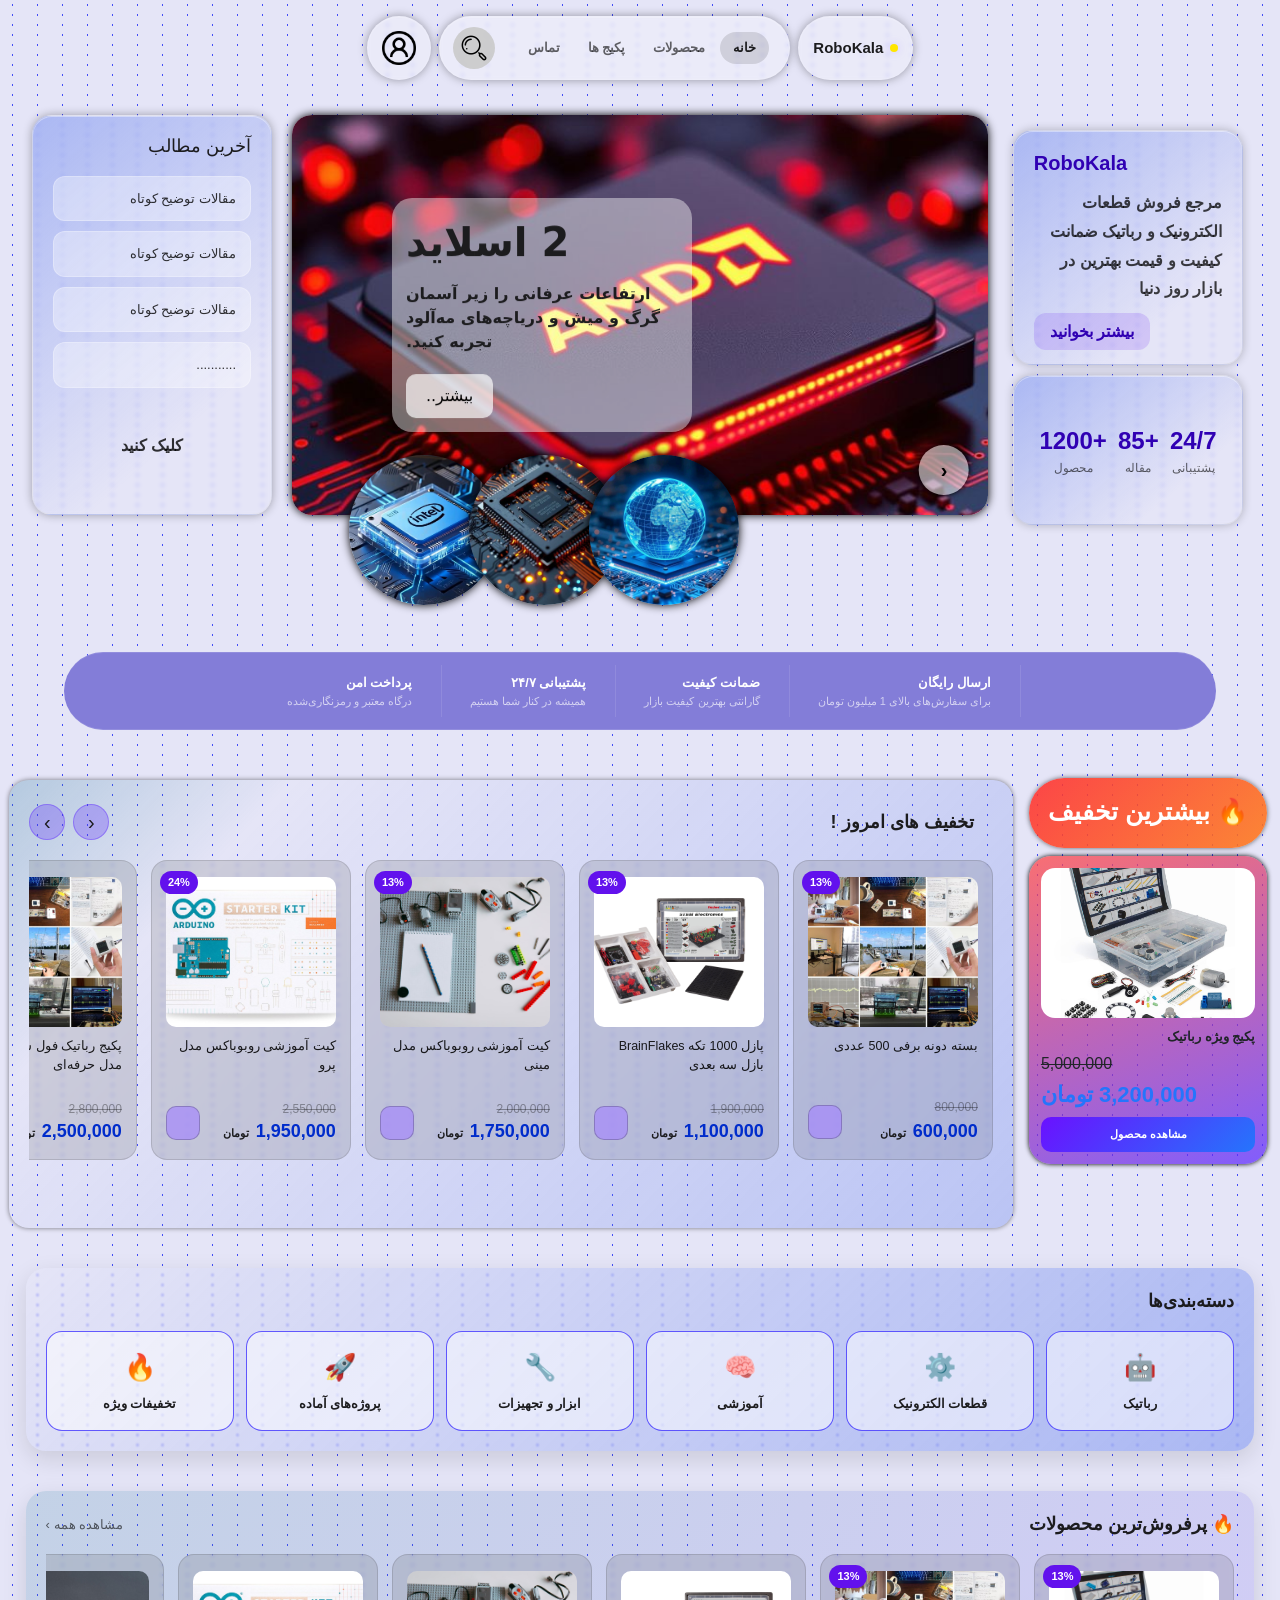
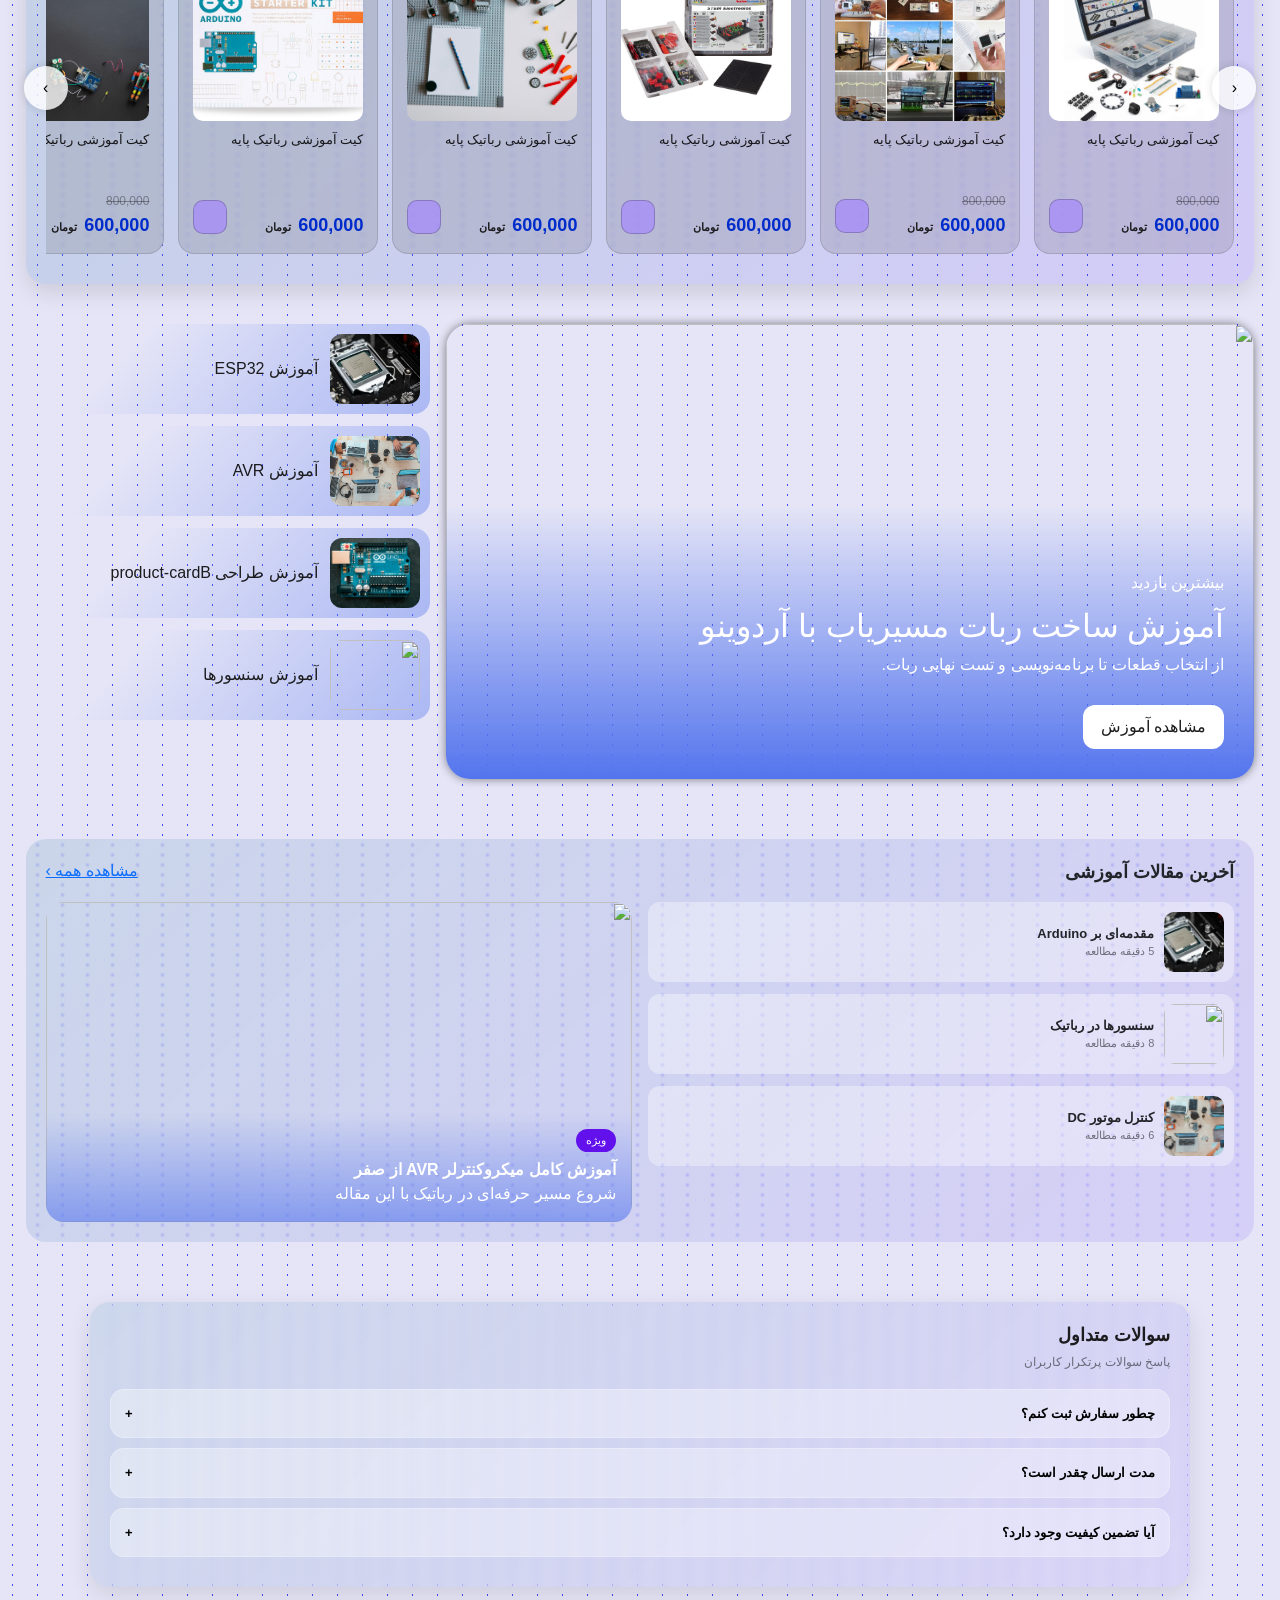
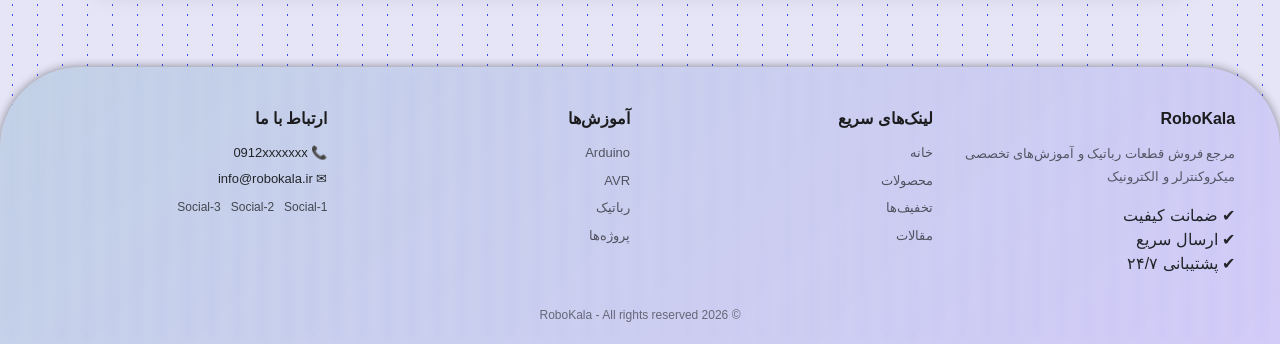
==== index.html @ a6c17c01 "finaly page-prod v3 test-8" ====
<!DOCTYPE html>
<html lang="fa" dir="rtl">
<head>
    <meta charset="UTF-8">
    <meta name="viewport" content="width=device-width, initial-scale=1.0">
    <link href="https://cdn.jsdelivr.net/npm/bootstrap@5.3.8/dist/css/bootstrap.min.css" rel="stylesheet"
        integrity="sha384-sRIl4kxILFvY47J16cr9ZwB07vP4J8+LH7qKQnuqkuIAvNWLzeN8tE5YBujZqJLB" crossorigin="anonymous">
    <link rel="stylesheet" href="https://cdn.jsdelivr.net/npm/@tabler/icons-webfont@latest/tabler-icons.min.css">
    <link rel="stylesheet" href="css/root.css">
    <link rel="stylesheet" href="css/nav-and-body.css">
    <link rel="stylesheet" href="css/news-slider.css">
    <link rel="stylesheet" href="css/product-card.css">
    <link rel="stylesheet" href="css/offer-slider.css">
    <link rel="stylesheet" href="css/tracker.css">
    <link rel="stylesheet" href="css//best-seller.css">
    <link rel="stylesheet" href="css/category.css">
    <link rel="stylesheet" href="css/edu.css">
    <link rel="stylesheet" href="css/faq.css">
    <link rel="stylesheet" href="css/footer.css">
    <title>روبوکالا</title>
</head>
<body>
    <!-- navbar -->
    <nav class="nav-wrap">
        <div class="Byisland ms-2 byLogo" id="byLogo" style="--dir: 22rem">
            <a href="#">
                <div class="logo p-1">
                    <div class="logo-dot"></div>
                    <span>RoboKala</span>
                </div>
            </a>
        </div>

        <div class="island" id="island">
            <div class="links">
                <button class="lnk active">خانه</button>
                <button class="lnk">محصولات</button>
                <button class="lnk">پکیج ها</button>
                <button class="lnk">تماس</button>
            </div>
            <div class="search-wrapper" id="searchWrapper">
                <input type="text" class="search-input" id="searchInput" placeholder="جستجو...">

                <button class="nav-search" id="searchBtn">
                    <img src="img/search.png" alt="">
                </button>
            </div>
            <div class="peek-bar"></div>
        </div>

        <div class="Byisland account me-2" id="bybtn" style="--dir: -22rem">
            <img class="img-account" src="img/account.png" alt="account">
        </div>
    </nav>
    <!-- news/ads -->
    <div class="hero-layout">
        <div class="side-card about-card" dir="ltr">
            <div class="about side-right">
                <h3>RoboKala</h3>
                <p dir="rtl">
                    مرجع فروش قطعات الکترونیک و رباتیک
                    ضمانت کیفیت و قیمت بهترین در بازار روز دنیا
                </p>
                <a href="#">بیشتر بخوانید</a>
            </div>

            <div class="stats side-right">
                <div class="stat-item">
                    <span class="stat-number">1200+</span>
                    <span class="stat-label">محصول</span>
                </div>
                <div class="stat-item">
                    <span class="stat-number">85+</span>
                    <span class="stat-label">مقاله</span>
                </div>
                <div class="stat-item">
                    <span class="stat-number">24/7</span>
                    <span class="stat-label">پشتیبانی</span>
                </div>
            </div>

        </div>

        <div class="hero">
            <div class="container">
                <div class="slide">
                    <div class="item" style="background-image: url(img/chipset-slide-2.jpeg);">
                        <div class="content-slider">
                            <div class="name">2 اسلاید</div>
                            <div class="des">
                                ارتفاعات عرفانی را زیر آسمان گرگ و میش و دریاچه‌های مه‌آلود تجربه کنید.
                            </div>
                            <a class="seeMore" target="_blank" href=""><button>بیشتر..</button></a>
                        </div>
                    </div>

                    <div class="item" style="background-image: url(img/chipset-slide-1.jpeg);">
                        <div class="content-slider">
                            <div class="name">اسلاید 1</div>
                            <div class="des">
                                ارتفاعات عرفانی را زیر آسمان گرگ و میش و دریاچه‌های مه‌آلود تجربه کنید.
                            </div>
                            <a class="seeMore" target="_blank" href=""><button>بیشتر..</button></a>
                        </div>
                    </div>

                    <div class="item" style="background-image: url(img/chipset-slide-4.jpeg);">
                        <div class="content-slider">
                            <div class="name">اسلاید 3</div>
                            <div class="des">
                                ارتفاعات عرفانی را زیر آسمان گرگ و میش و دریاچه‌های مه‌آلود تجربه کنید.
                            </div>
                            <a class="seeMore" target="_blank" href=""><button>بیشتر..</button></a>
                        </div>
                    </div>

                    <div class="item" style="background-image: url(img/chipset-slide-3.jpeg);">
                        <div class="content-slider">
                            <div class="name">اسلاید 4</div>
                            <div class="des">
                                ارتفاعات عرفانی را زیر آسمان گرگ و میش و دریاچه‌های مه‌آلود تجربه کنید.
                            </div>
                            <a class="seeMore" target="_blank" href=""><button>بیشتر..</button></a>
                        </div>
                    </div>
                </div>
                <div class="slider-btn">
                    <button class="next">‹</button>
                    <button class="prev">›</button>
                </div>
            </div>
        </div>

        <!-- اینجا هرجاش کلیک شد میره تو پرسش و پاسخ -->
        <a href="#" style="text-decoration: none; color: #000000cc;">
            <div class="side-card con-card mb-4">

                <h3>آخرین مطالب</h3>

                <div class="con-item">
                    مقالات توضیح کوتاه
                </div>

                <div class="con-item">
                    مقالات توضیح کوتاه
                </div>

                <div class="con-item">
                    مقالات توضیح کوتاه
                </div>

                <div class="con-item">
                    ...........
                </div>

                <div class="more-con">
                    کلیک کنید
                </div>
            </div>
        </a>

    </div>
    <!-- track -->
    <div class="bar-wrap">
        <div class="fade-l"></div>
        <div class="fade-r"></div>
        <div class="bar-track" id="track"></div>
    </div>
    <!-- offer -->
    <div class="offer-layout">

        <div class="deal-col">

            <div class="deal-badge">
                🔥 بیشترین تخفیف
            </div>

            <div class="featured-deal">

                <div class="deal-img">
                    <img src="img/product/prod1.jpeg" alt="">
                </div>

                <div class="deal-content">
                    <div class="deal-title">پکیج ویژه رباتیک</div>

                    <div class="price-box">
                        <div class="old">5,000,000</div>
                        <div class="price">3,200,000 تومان</div>
                    </div>

                    <button class="deal-btn">مشاهده محصول</button>
                </div>

            </div>
        </div>

        <div class="ps-wrap">
            <div class="ps-header">
                <div class="ps-title">تخفیف های امروز !</div>
                <!-- <a class="ps-more" href="#">مشاهده همه ›</a> -->
                <div class="ps-nav">
                    <button class="ps-btn next-offer">‹</button>
                    <button class="ps-btn prev-offer">›</button>
                </div>
            </div>

            <div class="ps-scroll" id="psScroll">

                <div class="product-card">
                    <div class="product-card__badge">13%</div>
                    <div class="product-card__img"><img src="img/product/prod2.jpeg" alt=""></div>
                    <div class="product-card__name">بسته دونه برفی 500 عددی</div>
                    <div class="product-card__footer">
                        <div class="product-card__price-box">
                            <div class="product-card__old ">800,000</div>
                            <div class="product-card__price">600,000 <span class="product-card__unit">تومان</span></div>
                        </div>
                        <div class="product-card__cart"><i class="ti ti-shopping-cart"></i></div>
                    </div>
                </div>

                <div class="product-card">
                    <div class="product-card__badge">13%</div>
                    <div class="product-card__img"><img src="img/product/prod3.jpeg" alt=""></div>
                    <div class="product-card__name">پازل 1000 تکه BrainFlakes بازل سه بعدی</div>
                    <div class="product-card__footer">
                        <div>
                            <div class="product-card__old">1,900,000</div>
                            <div class="product-card__price">1,100,000 <span class="product-card__unit">تومان</span>
                            </div>
                        </div>
                        <div class="product-card__cart"><i class="ti ti-shopping-cart"></i></div>
                    </div>
                </div>

                <div class="product-card">
                    <div class="product-card__badge">13%</div>
                    <div class="product-card__img"><img src="img/product/prod4.jpeg" alt=""></div>
                    <div class="product-card__name">کیت آموزشی روبوباکس مدل مینی</div>
                    <div class="product-card__footer">
                        <div>
                            <div class="product-card__old">2,000,000</div>
                            <div class="product-card__price">1,750,000 <span class="product-card__unit">تومان</span>
                            </div>
                        </div>
                        <div class="product-card__cart"><i class="ti ti-shopping-cart"></i></div>
                    </div>
                </div>

                <div class="product-card">
                    <div class="product-card__badge">24%</div>
                    <div class="product-card__img"><img src="img/product/prod5.jpeg" alt=""></div>
                    <div class="product-card__name">کیت آموزشی روبوباکس مدل پرو</div>
                    <div class="product-card__footer">
                        <div>
                            <div class="product-card__old">2,550,000</div>
                            <div class="product-card__price">1,950,000 <span class="product-card__unit">تومان</span>
                            </div>
                        </div>
                        <div class="product-card__cart"><i class="ti ti-shopping-cart"></i></div>
                    </div>
                </div>

                <div class="product-card">
                    <div class="product-card__badge">11%</div>
                    <div class="product-card__img"><img src="img/product/prod2.jpeg" alt=""></div>
                    <div class="product-card__name">پکیج رباتیک فول سطح 1 تا 4 مدل حرفه‌ای</div>
                    <div class="product-card__footer">
                        <div>
                            <div class="product-card__old">2,800,000</div>
                            <div class="product-card__price">2,500,000 <span class="product-card__unit">تومان</span>
                            </div>
                        </div>
                        <div class="product-card__cart"><i class="ti ti-shopping-cart"></i></div>
                    </div>
                </div>

                <div class="product-card">
                    <div class="product-card__badge">10%</div>
                    <div class="product-card__img"><img src="img/product/prod7.jpeg" alt=""></div>
                    <div class="product-card__name">فول پک رباتیک Advance Plus ویژه دو نفر</div>
                    <div class="product-card__footer">
                        <div>
                            <div class="product-card__old">5,000,000</div>
                            <div class="product-card__price">4,500,000 <span class="product-card__unit">تومان</span>
                            </div>
                        </div>
                        <div class="product-card__cart"><i class="ti ti-shopping-cart"></i></div>
                    </div>
                </div>
                <div class="product-card">
                    <div class="product-card__badge">10%</div>
                    <div class="product-card__img"><img src="img/product/prod1.jpeg" alt=""></div>
                    <div class="product-card__name">فول پک رباتیک Advance Plus ویژه دو نفر</div>
                    <div class="product-card__footer">
                        <div>
                            <div class="product-card__old">5,000,000</div>
                            <div class="product-card__price">4,500,000 <span class="product-card__unit">تومان</span>
                            </div>
                        </div>
                        <div class="product-card__cart"><i class="ti ti-shopping-cart"></i></div>
                    </div>
                </div>
                <div class="product-card">
                    <div class="product-card__badge">10%</div>
                    <div class="product-card__img"><img src="img/product/prod2.jpeg" alt=""></div>
                    <div class="product-card__name">فول پک رباتیک Advance Plus ویژه دو نفر</div>
                    <div class="product-card__footer">
                        <div>
                            <div class="product-card__old">5,000,000</div>
                            <div class="product-card__price">4,500,000 <span class="product-card__unit">تومان</span>
                            </div>
                        </div>
                        <div class="product-card__cart"><i class="ti ti-shopping-cart"></i></div>
                    </div>
                </div>
                <div class="product-card">
                    <div class="product-card__badge">10%</div>
                    <div class="product-card__img"><img src="img/product/prod3.jpeg" alt=""></div>
                    <div class="product-card__name">فول پک رباتیک Advance Plus ویژه دو نفر</div>
                    <div class="product-card__footer">
                        <div>
                            <div class="product-card__old">5,000,000</div>
                            <div class="product-card__price">4,500,000 <span class="product-card__unit">تومان</span>
                            </div>
                        </div>
                        <div class="product-card__cart"><i class="ti ti-shopping-cart"></i></div>
                    </div>
                </div>
                <div class="ps-promo">
                    <div class="ps-promo-icon">🎓</div>
                    <div class="ps-promo-text">پکیج‌های آموزش رباتیک</div>
                    <div class="ps-promo-btn">مشاهده همه ›</div>
                </div>
            </div>
        </div>

    </div>
    <!-- category -->
    <section class="cat-wrap">
        <div class="cat-header">
            <div class="cat-title">دسته‌بندی‌ها</div>
            <!-- <a href="#" class="cat-more">مشاهده همه ›</a> -->
        </div>

        <div class="cat-grid">

            <div class="cat-card">
                <div class="cat-icon">🤖</div>
                <div class="cat-name">رباتیک</div>
            </div>

            <div class="cat-card">
                <div class="cat-icon">⚙️</div>
                <div class="cat-name">قطعات الکترونیک</div>
            </div>

            <div class="cat-card">
                <div class="cat-icon">🧠</div>
                <div class="cat-name">آموزشی</div>
            </div>

            <div class="cat-card">
                <div class="cat-icon">🔧</div>
                <div class="cat-name">ابزار و تجهیزات</div>
            </div>

            <div class="cat-card">
                <div class="cat-icon">🚀</div>
                <div class="cat-name">پروژه‌های آماده</div>
            </div>

            <div class="cat-card">
                <div class="cat-icon">🔥</div>
                <div class="cat-name">تخفیفات ویژه</div>
            </div>

        </div>
    </section>
    <!-- best-sellers -->
    <section class="bs-wrap">
        <div class="bs-section">

            <div class="bs-header">
                <div class="bs-title">🔥 پرفروش‌ترین محصولات</div>
                <a href="#" class="bs-more">مشاهده همه ›</a>
            </div>
            <button class="bs-arrow bs-next">›</button>
            <button class="bs-arrow bs-prev">‹</button>

            <div class="bs-scroll" id="bestSellerScroll">
                <div class="bs-grid">

                    <div class="product-card">
                        <div class="product-card__badge">13%</div>
                        <div class="product-card__img">
                            <img src="img/product/prod1.jpeg" alt="">
                        </div>
                        <div class="product-card__name">کیت آموزشی رباتیک پایه</div>
                        <div class="product-card__footer">
                            <div class="product-card__price-box">
                                <div class="product-card__old ">800,000</div>
                                <div class="product-card__price">600,000 <span class="product-card__unit">تومان</span>
                                </div>
                            </div>
                            <div class="product-card__cart"><i class="ti ti-shopping-cart"></i></div>
                        </div>
                    </div>

                    <div class="product-card">
                        <div class="product-card__badge">13%</div>
                        <div class="product-card__img">
                            <img src="img/product/prod2.jpeg" alt="">
                        </div>
                        <div class="product-card__name">کیت آموزشی رباتیک پایه</div>

                        <div class="product-card__footer">
                            <div class="product-card__price-box">
                                <div class="product-card__old ">800,000</div>
                                <div class="product-card__price">600,000 <span class="product-card__unit">تومان</span>
                                </div>
                            </div>
                            <div class="product-card__cart"><i class="ti ti-shopping-cart"></i></div>
                        </div>
                    </div>

                    <div class="product-card">
                        <div class="product-card__img"><img src="img/product/prod3.jpeg" alt=""></div>
                        <div class="product-card__name">کیت آموزشی رباتیک پایه</div>

                        <div class="product-card__footer">
                            <div class="product-card__price-box">
                                <!-- <div class="product-card__old ">800,000</div> -->
                                <div class="product-card__price">600,000 <span class="product-card__unit">تومان</span>
                                </div>
                            </div>
                            <div class="product-card__cart"><i class="ti ti-shopping-cart"></i></div>
                        </div>
                    </div>

                    <div class="product-card">
                        <div class="product-card__img"><img src="img/product/prod4.jpeg" alt=""></div>
                        <div class="product-card__name">کیت آموزشی رباتیک پایه</div>

                        <div class="product-card__footer">
                            <div class="product-card__price-box">
                                <!-- <div class="product-card__old ">800,000</div> -->
                                <div class="product-card__price">600,000 <span class="product-card__unit">تومان</span>
                                </div>
                            </div>
                            <div class="product-card__cart"><i class="ti ti-shopping-cart"></i></div>
                        </div>
                    </div>

                    <div class="product-card">
                        <div class="product-card__img"><img src="img/product/prod5.jpeg" alt=""></div>
                        <div class="product-card__name">کیت آموزشی رباتیک پایه</div>

                        <div class="product-card__footer">
                            <div class="product-card__price-box">
                                <!-- <div class="product-card__old ">800,000</div> -->
                                <div class="product-card__price">600,000 <span class="product-card__unit">تومان</span>
                                </div>
                            </div>
                            <div class="product-card__cart"><i class="ti ti-shopping-cart"></i></div>
                        </div>
                    </div>

                    <div class="product-card">
                        <div class="product-card__badge">13%</div>
                        <div class="product-card__img"><img src="img/product/prod7.jpeg" alt=""></div>
                        <div class="product-card__name">کیت آموزشی رباتیک پایه</div>

                        <div class="product-card__footer">
                            <div class="product-card__price-box">
                                <div class="product-card__old ">800,000</div>
                                <div class="product-card__price">600,000 <span class="product-card__unit">تومان</span>
                                </div>
                            </div>
                            <div class="product-card__cart"><i class="ti ti-shopping-cart"></i></div>
                        </div>
                    </div>


                    <div class="product-card">
                        <div class="product-card__badge">13%</div>
                        <div class="product-card__img"><img src="img/product/prod1.jpeg" alt=""></div>
                        <div class="product-card__name">پکیج قطعات الکترونیک کامل</div>

                        <div class="product-card__footer">
                            <div class="product-card__price-box">
                                <div class="product-card__old ">800,000</div>
                                <div class="product-card__price">600,000 <span class="product-card__unit">تومان</span>
                                </div>
                            </div>
                            <div class="product-card__cart"><i class="ti ti-shopping-cart"></i></div>
                        </div>
                    </div>

                    <div class="product-card">
                        <div class="product-card__badge">13%</div>
                        <div class="product-card__img"><img src="img/product/prod2.jpeg" alt=""></div>
                        <div class="product-card__name">ست آموزشی آردوینو حرفه‌ای</div>

                        <div class="product-card__footer">
                            <div class="product-card__price-box">
                                <div class="product-card__old ">800,000</div>
                                <div class="product-card__price">600,000 <span class="product-card__unit">تومان</span>
                                </div>
                            </div>
                            <div class="product-card__cart"><i class="ti ti-shopping-cart"></i></div>
                        </div>
                    </div>

                    <div class="product-card">
                        <div class="product-card__img"><img src="img/product/prod3.jpeg" alt=""></div>
                        <div class="product-card__name">ابزار کامل ساخت پروژه</div>

                        <div class="product-card__footer">
                            <div class="product-card__price-box">
                                <!-- <div class="product-card__old ">800,000</div> -->
                                <div class="product-card__price">600,000 <span class="product-card__unit">تومان</span>
                                </div>
                            </div>
                            <div class="product-card__cart"><i class="ti ti-shopping-cart"></i></div>
                        </div>
                    </div>

                </div>
            </div>

        </div>
    </section>
    <!-- edu -->
    <section class="edu-wrap">

        <div class="edu-main">

            <img src="img/edu/ardoino.jpeg" alt="">

            <div class="edu-overlay">
                <!-- میتونه بیشترین تخفیف یا بیشترین خرید یا هر چیزی باشه -->
                <span class="edu__badge">بیشترین بازدید</span>

                <h2>آموزش ساخت ربات مسیریاب با آردوینو</h2>

                <p>
                    از انتخاب قطعات تا برنامه‌نویسی و تست نهایی ربات.
                </p>

                <a href="#" class="edu-btn">
                    مشاهده آموزش
                </a>
            </div>

        </div>

        <div class="edu-list">

            <a href="#" class="edu-item">
                <img src="img/edu/iot.jpeg">
                <span>آموزش ESP32</span>
            </a>

            <a href="#" class="edu-item">
                <img src="img/edu/micro.jpeg">
                <span>آموزش AVR</span>
            </a>

            <a href="#" class="edu-item">
                <img src="img/edu/ardoino2.jpeg">
                <span>آموزش طراحی product-cardB</span>
            </a>

            <a href="#" class="edu-item">
                <img src="img//edu/robatic.jpeg">
                <span>آموزش سنسورها</span>
            </a>

        </div>

    </section>
    <!-- blog -->
    <div class="blog-wrap">

        <div class="blog-header">
            <div class="blog-title">آخرین مقالات آموزشی</div>
            <a href="#" class="blog-more">مشاهده همه ›</a>
        </div>

        <div class="blog-layout">

            <!-- Side list -->
            <div class="blog-list">

                <div class="blog-item">
                    <img src="img//edu/iot.jpeg">
                    <div>
                        <div class="t">مقدمه‌ای بر Arduino</div>
                        <div class="s">5 دقیقه مطالعه</div>
                    </div>
                </div>

                <div class="blog-item">
                    <img src="img/edu/robatic.jpeg">
                    <div>
                        <div class="t">سنسورها در رباتیک</div>
                        <div class="s">8 دقیقه مطالعه</div>
                    </div>
                </div>

                <div class="blog-item">
                    <img src="img/edu/micro.jpeg">
                    <div>
                        <div class="t">کنترل موتور DC</div>
                        <div class="s">6 دقیقه مطالعه</div>
                    </div>
                </div>

            </div>

            <!-- Featured -->
            <div class="blog-featured">
                <img src="img/edu/ardoino.jpeg" alt="">
                <div class="overlay">
                    <div class="tag">ویژه</div>
                    <div class="title">آموزش کامل میکروکنترلر AVR از صفر</div>
                    <div class="desc">شروع مسیر حرفه‌ای در رباتیک با این مقاله</div>
                </div>
            </div>
        </div>

    </div>
    <!-- FAQ -->
    <div class="faq-wrap">

        <div class="faq-header">
            <div class="faq-title">سوالات متداول</div>
            <div class="faq-sub">پاسخ سوالات پرتکرار کاربران</div>
        </div>

        <div class="faq-list">

            <div class="faq-item">
                <button class="faq-q">چطور سفارش ثبت کنم؟ <span>+</span></button>
                <div class="faq-a">
                    بعد از انتخاب محصول، وارد سبد خرید شده و پرداخت را انجام دهید.
                </div>
            </div>

            <div class="faq-item">
                <button class="faq-q">مدت ارسال چقدر است؟ <span>+</span></button>
                <div class="faq-a">
                    سفارش‌ها معمولاً بین ۲۴ تا ۴۸ ساعت ارسال می‌شوند.
                </div>
            </div>

            <div class="faq-item">
                <button class="faq-q">آیا تضمین کیفیت وجود دارد؟ <span>+</span></button>
                <div class="faq-a">
                    بله. ما ارائه دهنده بهترین کیفیت در بازار هستیم
                </div>
            </div>

        </div>

    </div>
    <!-- footer -->
    <footer class="site-footer">
        <div class="footer-wrap">
            <!-- about -->
            <div class="f-col">
                <div class="f-title">RoboKala</div>
                <p class="f-text">
                    مرجع فروش قطعات رباتیک و آموزش‌های تخصصی میکروکنترلر و الکترونیک
                </p>
                <div class="f__badges">
                    <div>✔ ضمانت کیفیت</div>
                    <div>✔ ارسال سریع</div>
                    <div>✔ پشتیبانی ۲۴/۷</div>
                </div>
            </div>
            <!-- links -->
            <div class="f-col">
                <div class="f-title">لینک‌های سریع</div>
                <a href="#">خانه</a>
                <a href="#">محصولات</a>
                <a href="#">تخفیف‌ها</a>
                <a href="#">مقالات</a>
            </div>
            <!-- learning -->
            <div class="f-col">
                <div class="f-title">آموزش‌ها</div>
                <a href="#">Arduino</a>
                <a href="#">AVR</a>
                <a href="#">رباتیک</a>
                <a href="#">پروژه‌ها</a>
            </div>
            <!-- contact -->
            <div class="f-col">
                <div class="f-title">ارتباط با ما</div>
                <div class="f-contact">
                    <div>📞 0912xxxxxxx</div>
                    <div>✉ info@robokala.ir</div>
                </div>
                <div class="f-social">
                    <span>Social-1</span>
                    <span>Social-2</span>
                    <span>Social-3</span>
                </div>
            </div>
        </div>
        <div class="f-bottom">
            © 2026 RoboKala - All rights reserved
        </div>
    </footer>
<!-- ==================== script ==================== -->
    <script src="https://cdn.jsdelivr.net/npm/bootstrap@5.3.8/dist/js/bootstrap.bundle.min.js"
        integrity="sha384-FKyoEForCGlyvwx9Hj09JcYn3nv7wiPVlz7YYwJrWVcXK/BmnVDxM+D2scQbITxI"
        crossorigin="anonymous"></script>
    <!-- nav & searchBar -->
    <script src="js/nav-and-searchBar.js"></script>
    <!-- news-slider -->
    <script src="js/news-slider.js"></script>
    <!-- trucker -->
    <script src="js/tracker.js"></script>
    <!-- offer-scroler -->
    <script src="js/offer-scroler.js"></script>
    <!-- best-seller -->
    <script src="js/best-seller.js"></script>
    <!-- FAQ -->
    <script src="js/faq.js"></script>
</body>
</html>
---- css/root.css ----
/* ===================== DESIGN TOKENS ===================== */
:root {
  /* Brand */
  --clr-primary:         #6211ED;
  --clr-primary-light:   rgba(98, 17, 237, 0.15);
  --clr-primary-mid:     rgba(98, 17, 237, 0.25);
  --clr-primary-hover:   rgba(98, 17, 237, 0.40);
  --clr-primary-text:    #3000b3;

  --clr-secondary:       #2575FC;
  --clr-secondary-dark:  #002CCB;
  --clr-grad-main:       linear-gradient(135deg, #6a11ff, #2575fc);

  --clr-accent:          #FF4646;
  --clr-accent-grad:     linear-gradient(135deg, #ff2e2edf, #ff7818de);

  /* Background */
  --clr-bg:              #E5E5F7;
  --clr-bg-dot:          #444CF7;
  --clr-surface-glass:   rgba(255, 255, 255, 0.195);
  --clr-surface-white:   rgba(255, 255, 255, 0.35);
  --clr-surface-card:    rgba(98, 98, 98, 0.19);

  /* Gradients */
  --clr-grad-teal:       linear-gradient(133deg,
                           rgba(42,123,155,0) 0%,
                           rgba(87,119,199,0) 26%,
                           rgba(83,116,237,0.4) 100%);
  --clr-grad-teal-rev:   linear-gradient(319deg,
                           rgba(42,123,155,0) 0%,
                           rgba(87,119,199,0) 26%,
                           rgba(83,116,237,0.4) 100%);
  --clr-grad-section:    linear-gradient(135deg,
                           rgba(42,123,155,0.18),
                           rgba(82,24,255,0.12));
  --clr-grad-section-sm: linear-gradient(135deg,
                           rgba(42,123,155,0.14),
                           rgba(82,24,255,0.10));
  --clr-grad-blue:       linear-gradient(160deg,
                           rgb(192,210,255),
                           rgb(167,139,250));
  --clr-grad-overlay:    linear-gradient(to top,
                           rgba(83,116,237,0.999),
                           transparent 60%);
  --clr-grad-offer:      linear-gradient(133deg,
                           rgba(42,123,155,0.26) 0%,
                           rgba(87,119,199,0) 20%,
                           rgba(83,116,237,0.29) 100%);
  --clr-grad-cat:        linear-gradient(135deg,
                           rgba(87,119,199,0),
                           rgba(83,116,237,0.4));

  /* Text */
  --clr-text:            #1C1C1E;
  --clr-text-muted:      rgba(0, 0, 0, 0.6);
  --clr-text-faint:      rgba(0, 0, 0, 0.344);
  --clr-text-white:      #ffffff;

  /* Purple tones */
  --clr-purple-bar:      rgb(131, 125, 216);
  --clr-purple-light:    rgb(179, 192, 255);
  --clr-purple-card:     rgba(167, 139, 250, 0.743);
  --clr-purple-hover:    rgba(167, 139, 250, 0.4);

  /* Border / Shadow */
  --clr-border:          rgba(255, 255, 255, 0.12);
  --clr-border-dark:     rgba(42, 42, 42, 0.15);
  --clr-border-blue:     rgba(17, 0, 255, 0.634);
  --clr-border-purple:   rgba(167, 139, 250, 0.4);
  --clr-shadow:          rgba(0, 0, 0, 0.35);
  --clr-shadow-sm:       rgba(0, 0, 0, 0.15);
  --clr-shadow-card:     rgba(0, 0, 0, 0.317);

  /* Scrollbar */
  --sb-track-color:      #ffffff6b;
  --sb-thumb-color:      #5863fdbe;
  --sb-size:             8px;
}
/* ========================================================= */
---- css/nav-and-body.css ----
/* ===================== nav & body ===================== */
html, body {
  font-family: sans-serif;
  background-color: var(--clr-bg);
  background-image: radial-gradient(circle, var(--clr-bg-dot) 0.8px, transparent 0.8px);
  background-size: 25px 10px;
  margin: 0;
  padding: 0;
}

* { box-sizing: border-box; }

body {
  min-height: 100vh;
}

body::-webkit-scrollbar       { width: var(--sb-size); }
body::-webkit-scrollbar-track { background: var(--sb-track-color); border-radius: 4px; }
body::-webkit-scrollbar-thumb { background: var(--sb-thumb-color); border-radius: 4px; }
@supports not selector(::-webkit-scrollbar) {
  body { scrollbar-color: var(--sb-thumb-color) var(--sb-track-color); }
}

.nav-wrap {
  position: fixed; top: 0; left: 0; right: 0;
  display: flex; justify-content: center;
  padding-top: 16px; z-index: 100; pointer-events: none;
}

.img-account { width: 42px; }

.Byisland {
  pointer-events: all;
  display: flex; align-items: center; gap: 20px;
  padding: 10px;
  background: var(--clr-surface-glass);
  color: black;
  border: 0.5px solid var(--clr-border);
  border-radius: 100px;
  backdrop-filter: blur(2px); -webkit-backdrop-filter: blur(2px);
  box-shadow: 0 0 10px var(--clr-shadow), inset 0 1px 0 rgba(255,255,255,0.14);
  transition: transform 0.45s cubic-bezier(0.4,0,0.2,1);
  overflow: hidden; white-space: nowrap;
  max-width: calc(100vw - 32px); cursor: pointer;
}
.Byisland a { text-decoration: none; }
.Byisland.Bypeeked { transform: translateX(var(--dir, 0)); }

.island {
  pointer-events: all;
  display: flex; align-items: center; gap: 20px;
  padding: 10px 20px;
  background: rgba(255,255,255,0.25);
  color: black;
  border: 0.5px solid var(--clr-border);
  border-radius: 100px;
  backdrop-filter: blur(2px); -webkit-backdrop-filter: blur(2px);
  box-shadow: 0 0 10px var(--clr-shadow), inset 0 1px 0 rgba(255,255,255,0.14);
  transition: transform 0.45s cubic-bezier(0.4,0,0.2,1);
  overflow: hidden; white-space: nowrap;
  max-width: calc(100vw - 32px);
}
.island.peeked       { transform: translateY(-98%); }
.island.peeked:hover { transform: translateY(0); }

.logo {
  display: flex; align-items: center; gap: 7px;
  color: var(--clr-text); font-size: 15px; font-weight: 600;
}
.logo-dot {
  width: 8px; height: 8px; border-radius: 50%;
  background: #ffe600;
  box-shadow: 0 0 8px var(--clr-purple-hover);
  flex-shrink: 0;
}

.links { display: flex; gap: 2px; }
.lnk {
  padding: 6px 13px; border-radius: 100px;
  font-size: 13px; font-weight: 600;
  color: var(--clr-text-muted);
  cursor: pointer; border: none; background: transparent; transition: all 0.2s;
  white-space: nowrap;
}
.lnk:hover, .lnk.active {
  color: var(--clr-text);
  background: rgba(0,0,0,0.12);
}

.search-wrapper { position: relative; width: 35px; height: 42px; z-index: 1000; }
.search-input {
  position: absolute; right: 0; top: 0;
  width: 42px; height: 42px;
  border: none; outline: none; border-radius: 100px;
  padding-right: 50px; opacity: 0; pointer-events: none; transition: .3s;
}
.search-wrapper.active .search-input {
  width: 320px; opacity: 1; pointer-events: auto;
  background: rgb(214,214,214); transform: translateX(88%);
}

.nav-search {
  padding: 5px; background: rgba(202,202,202,0.91);
  color: var(--clr-text); border-radius: 100px;
  font-size: 13px; font-weight: 600; cursor: pointer; border: none;
  white-space: nowrap; transition: opacity 0.2s; flex-shrink: 0;
  z-index: 2; position: absolute; right: 0; top: 0; width: 42px; height: 42px;
}
.nav-search img  { padding: 0; width: 32px; }
.nav-search:hover { opacity: 0.85; }

.peek-bar {
  position: absolute; bottom: 0; left: 50%; transform: translateX(-50%);
  width: 150px; height: 4px;
  background: var(--clr-surface-white); border-radius: 100px;
  opacity: 0; transition: opacity 0.3s;
}
.island.peeked .peek-bar { opacity: 1; }

.content { padding: 100px 40px 80px; max-width: 960px; margin: 0 auto; }
.hero {
  position: relative; padding: 25px 0 48px;
  color: var(--clr-text-white);
  display: flex; justify-content: center; height: 450px;
}

@keyframes bob {
  0%, 100% { transform: translateY(0); }
  50%       { transform: translateY(-5px); }
}

.grid {
  display: grid;
  grid-template-columns: repeat(auto-fit, minmax(220px, 1fr));
  gap: 14px; margin-bottom: 14px;
}
.card {
  background: rgb(255,255,255);
  border: 1px solid rgba(0,0,0,0.147);
  border-radius: 16px; padding: 20px;
  box-shadow: 0 0 5px rgb(0,0,0);
}
.card h3 { font-size: 14px; font-weight: 600; color: var(--clr-text); margin-bottom: 6px; }
.card p  { font-size: 13px; color: var(--clr-text-muted); line-height: 1.5; }

@media (max-width: 600px) {
  .island   { gap: 14px; }
  .content  { padding: 90px 20px 60px; }
}
@media (max-width: 400px)  { .nav-search { display: none; } }
@media (max-width: 768px) {
  .Byisland, .island { gap: 10px; padding: 8px 12px; max-width: calc(100vw - 16px); }
  .logo   { font-size: 13px; }
  .lnk    { font-size: 12px; padding: 5px 10px; }
  .links  { gap: 0; flex-wrap: wrap; justify-content: center; }
  .search-wrapper.active .search-input { width: 240px; transform: translateX(70%); }
  .nav-search { width: 38px; height: 38px; }
  .nav-search img { width: 24px; }
}
@media (max-width: 490px) {
  .island, .Byisland {
    background: transparent !important; border: 0px solid gray !important;
    padding: 8px 1px; display: flex; align-items: center;
    justify-content: space-between; gap: 1px; overflow: visible;
    transition: transform 0.2s cubic-bezier(0.4,0,0.2,1);
  }
  .Byisland.peeked, .island.peeked   { transform: translateY(0%) translateX(-120%); }
  .Byisland.peeked:hover, .island.peeked:hover { transform: translateY(0) translateX(0); }
  .nav-wrap:hover .Byisland  { transform: translateY(0) translateX(0); opacity: 1; }
  .Byisland.Bypeeked         { transform: translateX(-150%); }
  #byLogo                    { display: none; }

  .links {
    display: flex; flex-wrap: nowrap; gap: 5px;
    overflow-x: auto; overflow-y: hidden;
    padding: 6px 4px; margin: 0;
    scroll-padding: 10px; -webkit-overflow-scrolling: touch;
    scroll-snap-type: x mandatory;
  }
  .links > *              { flex: 0 0 auto; }
  .links::before, .links::after { content: ""; flex: 0 0 8px; }

  .peek-bar {
    position: absolute; bottom: 0; right: -8%;
    width: 10px; height: 50px;
    background: rgba(255,255,255,0.909); border-radius: 100px;
    opacity: 0; transition: opacity 0.3s;
  }
  .lnk {
    padding: 10px; font-size: 13px; font-weight: 600;
    border-radius: 999px; scroll-snap-align: center;
    background: var(--clr-surface-glass);
    border: 1px solid rgba(0,0,0,0.08);
    box-shadow: 0 0 5px rgba(0,0,0,0.327);
    white-space: nowrap;
  }
  .logo          { font-size: 13px; }
  .img-account   { width: 38px; }

  .search-wrapper { position: relative; width: 44px; height: 44px; }
  .nav-search {
    width: 44px; height: 44px;
    background: rgba(0,0,0,0.08); border-radius: 50%;
    display: flex; align-items: center; justify-content: center;
    z-index: 2; right: -10px;
  }
  .search-wrapper.active .search-input {
    width: 235px; height: 55px; opacity: 1; pointer-events: auto;
    position: absolute; top: -5px; right: -85px;
    background: #fff; border: 1px solid rgba(0,0,0,0.12);
  }
  .content { padding: 90px 14px 60px; }
}
/* ====================================================== */
---- css/news-slider.css ----
/* ===================== slider ===================== */
.container {
  position: absolute;
  transform: translate(0, -3%);
  width: 100%;
  margin: auto;
  height: 400px;
  background: transparent;
  border-radius: 20px;
}
.container .slide             { border-radius: 20px; }
.container .slide .item {
  width: 150px; height: 150px;
  position: absolute; bottom: 0; left: 0;
  transform: translate(-250%, 60%);
  border-radius: 50%;
  box-shadow: 0 0 10px #000000;
  background-position: 50% 50%; background-size: cover;
  display: inline-block; transition: all 0.5s;
}

.slide .item:nth-child(1) {
  top: 0; left: 0; transform: translate(0,0);
  width: 100%; height: 100%; border-radius: 20px; transition: all .5s;
}
.slide .item:nth-child(2) { left: 62%; }
.slide .item:nth-child(3) { left: calc(62% + 120px); }
.slide .item:nth-child(4) { left: calc(62% + 240px); }
.slide .item:nth-child(n+5) { left: calc(62% + 360px); opacity: 0; }

.slide .item:nth-child(1) .content-slider { display: block; }
.slide .item:nth-child(2) .content-slider { display: none; }

.item .content-slider {
  position: absolute; top: 50%; left: 100px; width: 300px;
  padding: 2%; border-radius: 20px; text-align: left;
  color: var(--clr-text);
  background-color: rgba(255,255,255,0.424);
  transform: translate(0,-50%);
  font-family: system-ui; display: none;
}

.content-slider .name {
  font-size: 40px; text-transform: uppercase; font-weight: bold;
  opacity: 0; animation: animate 1s ease-in-out 1 forwards;
}
.content-slider .des {
  margin-top: 10px; margin-bottom: 20px; font-weight: bold;
  opacity: 0; animation: animate 1s ease-in-out 0.3s 1 forwards;
}
.content-slider button {
  padding: 10px 20px; border: none; cursor: pointer;
  opacity: 0; border-radius: 10px;
  background-color: rgba(255,255,255,0.673);
  transition: all 0.5s;
  animation: animate 1s ease-in-out 0.6s 1 forwards;
}
.content-slider button:hover { background-color: rgb(255,255,255); }

@keyframes animate {
  from { opacity: 0; transform: translate(0,100px); filter: blur(30px); }
  to   { opacity: 1; transform: translate(0);        filter: blur(0); }
}

.slider-btn {
  display: flex; flex-direction: row; gap: 20px;
  right: 10%; width: 100%;
  align-items: center; text-align: center;
  position: absolute; bottom: 70px;
  transform: translate(8%, 100%);
}
.slider-btn button {
  border-radius: 50%; border: none; cursor: pointer;
  margin: 0 5px; box-shadow: 0 0 5px rgb(0,0,0);
  transition: 0.3s;
  background: rgba(255,255,255,0.549);
}
.slider-btn button:hover {
  color: var(--clr-text);
  transform: scale(1.1);
  background: rgba(255,255,255,0.878);
  border-radius: 10px;
}
.prev { width: 40px; height: 40px; font-size: 20px; font-weight: bold; display: none; }
.next { width: 50px; height: 50px; font-size: 20px; font-weight: bold; }

/* side card */
.side-card {
  width: 240px; min-height: 400px;
  border-radius: 20px;
  display: flex; flex-direction: column; transition: .3s;
}
.side-card:hover       { transform: translateY(-4px); }
.side-card h3          { font-size: 18px; margin-bottom: 14px; color: var(--clr-text); }
.side-card p           { font-size: 14px; line-height: 1.8; color: rgba(0,0,0,0.75); }
.side-card a {
  margin-top: auto; text-decoration: none;
  padding: 10px 16px; border-radius: 12px;
  background: var(--clr-primary-light);
  color: var(--clr-primary-text);
  font-weight: 700; text-align: center; transition: .3s;
}
.side-card a:hover { background: var(--clr-primary-mid); }

.con-card {
  padding: 20px;
  background: var(--clr-grad-teal-rev);
  backdrop-filter: blur(2px); -webkit-backdrop-filter: blur(2px);
  border: 1px solid rgba(218,218,218,0.3);
  box-shadow: 0 0 10px var(--clr-shadow-card), inset 0 1px 0 rgba(255,255,255,0.4);
}
.con-card h3 { margin-bottom: 18px; }

.con-item {
  padding: 12px 14px; margin-bottom: 10px;
  border-radius: 12px;
  background: rgba(255,255,255,.35);
  border: 1px solid rgba(255,255,255,.25);
  font-size: 13px; cursor: pointer; transition: .25s;
}
.con-item:hover { background: rgba(255,255,255,.55); transform: translateX(-3px); }

.hero-layout {
  width: min(1400px, 95%);
  margin: auto; padding-top: 8%;
  display: flex; align-items: center; justify-content: center; gap: 20px;
}
.hero       { flex: 1; }
.more-con   { margin: auto; }

.con-card .more-con { font-weight: bold; transition: transform .3s ease; }
.con-card:hover .more-con { transform: scale(1.3) rotate(360deg); }

.side-right {
  background: var(--clr-grad-teal-rev);
  border-radius: 20px; padding: 20px; margin: 2%;
  backdrop-filter: blur(2px); -webkit-backdrop-filter: blur(2px);
  border: 1px solid rgba(198,198,198,0.3);
  box-shadow: 0 0 10px rgba(0,0,0,0.236), inset 0 1px 0 rgba(255,255,255,0.4);
}
.side-right p  { font-size: 16px; font-weight: bold; }
.side-right h3 { font-size: 20px; font-weight: bold; color: var(--clr-primary-text); }

.stats {
  min-height: 150px;
  display: flex; justify-content: space-around; align-items: center; text-align: center;
}
.stat-item   { display: flex; flex-direction: column; }
.stat-number { font-size: 24px; font-weight: 700; color: var(--clr-primary-text); margin: auto 5px; }
.stat-label  { font-size: 12px; color: var(--clr-text-muted); }

@media (max-width: 490px) {
  .container {
    width: 100%; height: auto;
    transform: none; position: relative;
    border-radius: 10px; padding: 10px;
  }
  .hero {
    width: 102%; transform: translateX(1%);
    height: auto; border-radius: 10px;
  }
  .container .slide { height: 420px; position: relative; }
  .container .slide .item {
    width: 100%; height: 420px;
    top: 0; left: 0; transform: none;
    border-radius: 15px;
    box-shadow: 0 0 10px rgba(0,0,0,0.584);
  }
  .slide .item:not(:first-child) { display: none; }
  .item .content-slider {
    display: block !important;
    width: 90%; left: 50%;
    transform: translate(-50%,-50%); text-align: center;
  }
  .content-slider .name { font-size: 24px; }
  .content-slider .des  { font-size: 13px; }
  .slider-btn {
    position: absolute; bottom: 20px; left: 0; right: 0;
    transform: translate(0);
    display: flex; justify-content: space-between; align-items: center;
    padding: 0 14px; gap: 0;
  }
  .slider-btn button { border-radius: 10px; }
  .prev, .next       { display: block; width: 38px; height: 70px; }

  .hero-layout {
    flex-direction: column; gap: 5px; margin-top: 20%;
  }
  .side-card {
    width: 350px; max-width: 100%; min-height: auto;
  }
  .hero        { width: 100%; }
  .side-right p  { font-size: 19px; font-weight: bold; }
  .side-right h3 { font-size: 21px; font-weight: bold; color: var(--clr-primary-text); }
}
/* ================================================== */
---- css/product-card.css ----
/* ===================== GLOBAL PRODUCT CARD ===================== */
.product-card {
  flex: 0 0 180px;
  height: fit-content;
  background: var(--clr-surface-card);
  border: 1px solid var(--clr-border-dark);
  border-radius: 16px;
  padding: 16px 14px 14px;
  display: flex;
  flex-direction: column;
  gap: 10px;
  scroll-snap-align: start;
  /* width: 100%; */
  width: 200px;
  backdrop-filter: blur(2px);
  -webkit-backdrop-filter: blur(2px);
  transition: background 0.2s, border 0.2s;
  position: relative;
  height: 300px;
}

.product-card:hover {
  background: rgba(255, 255, 255, 0.11);
  border-color: var(--clr-border-purple);
}

/* image */
.product-card__img {
  width: 100%;
  height: 150px;
  border-radius: 10px;
  overflow: visible;
  display: flex;
  align-items: center;
  justify-content: center;
  background: rgba(255, 255, 255, 0.06);
}

.product-card__img img {
  width: 170px;
  height: 150px;
  object-fit: cover;
  object-position: center;
  display: block;
  border-radius: 10px;
  transition: transform 0.35s ease,
              box-shadow 0.35s ease,
              height 0.35s ease,
              margin-top 0.35s ease;
}

.product-card:hover .product-card__img img {
  height: 180px;
  margin-top: 35px;
  transform: scale(1.1);
  box-shadow: 0 15px 30px rgba(0, 0, 0, 0.25);
  z-index: 5;
}

/* badge تخفیف */
.product-card__badge {
  position: absolute;
  top: 10px;
  left: 8px;
  background: var(--clr-primary);
  color: var(--clr-text-white);
  font-size: 11px;
  font-weight: 700;
  padding: 3px 8px;
  border-radius: 100px;
}

/* نام محصول */
.product-card__name {
  font-size: 12.5px;
  font-weight: 500;
  color: rgba(1, 1, 1, 0.88);
  line-height: 1.5;
  min-height: 36px;
}

/* قیمت */
.product-card__price-box {
  display: flex;
  flex-direction: column;
  gap: 2px;
  min-height: 44px;justify-content: flex-end;
}

.product-card__old {
  font-size: 12px;
  color: var(--clr-text-faint);
  text-decoration: line-through;
}

.product-card__price {
  font-size: 18px;
  font-weight: 700;
  color: var(--clr-secondary-dark);
}

.product-card__unit {
  font-size: 11px;
  color: var(--clr-text);
  margin-right: 2px;
}

/* footer کارت */
.product-card__footer {
  display: flex;
  align-items: center;
  justify-content: space-between;
  margin-top: auto;
}

/* دکمه سبد */
.product-card__cart {
  width: 34px;
  height: 34px;
  border-radius: 10px;
  background: var(--clr-purple-card);
  border: 0.5px solid rgba(0, 0, 0, 0.204);
  display: flex;
  align-items: center;
  justify-content: center;
  cursor: pointer;
  transition: background 0.2s;
  color: var(--clr-text);
  font-size: 16px;
}

.product-card__cart:hover { background: var(--clr-purple-hover); }

/* دکمه مشاهده/افزودن */
.product-card__btn {
  padding: 8px 10px;
  border: none;
  border-radius: 12px;
  background: var(--clr-grad-main);
  color: var(--clr-text-white);
  cursor: pointer;
  font-size: 12px;
  font-weight: 600;
  transition: opacity 0.2s, transform 0.2s;
}

.product-card__btn:hover {
  opacity: 0.9;
  transform: scale(1.03);
}

/* موبایل */
@media (max-width: 768px) {
  .product-card {
    min-height: 300px;
  }

  .product-card__img {
    height: 150px;
  }

  .product-card__img img {
    width: 100%;
    height: 150px;
    margin-top: 0 !important;
    transform: none !important;
  }

  .product-card__name {
    min-height: 42px;
    -webkit-box-orient: vertical;
    overflow: hidden;
  }
}
/* ============================================================== */
---- css/offer-slider.css ----
/* ===================== offer-slider ===================== */
.ps-wrap {
  max-width: 99%;
  margin: 40px auto 0;
  background: var(--clr-grad-offer);
  border-radius: 20px;
  padding: 24px 20px;
  font-family: sans-serif;
  direction: rtl;
  position: relative;
  overflow: hidden;
  box-shadow: 0 0 5px rgba(0,0,0,0.493);
}
.ps-header {
  display: flex; align-items: center; justify-content: space-between;
  margin-bottom: 20px;
}
.ps-title  { font-size: 18px; font-weight: 700; color: var(--clr-text); padding-right: 2%; }
.ps-scroll {
  display: flex; gap: 14px;
  overflow-x: auto; scrollbar-width: none;
  padding-bottom: 4px; scroll-snap-type: x mandatory;
  align-items: flex-start;
}
.ps-scroll::-webkit-scrollbar { display: none; }

.ps-promo {
  flex: 0 0 160px;height: 340px;
  background: var(--clr-grad-blue);
  border: 0.5px solid var(--clr-border-purple);
  border-radius: 16px;
  padding: 20px 16px;
  display: flex; flex-direction: column; align-items: center; justify-content: center;
  gap: 12px; scroll-snap-align: start; text-align: center;
}
.ps-promo-icon { font-size: 40px; }
.ps-promo-text { font-size: 15px; font-weight: 700; color: var(--clr-text-white); line-height: 1.4; }
.ps-promo-btn  {
  font-size: 12px; color: var(--clr-text); font-weight: bold;
  border: 0.5px solid var(--clr-border-purple); border-radius: 100px;
  padding: 5px 14px; cursor: pointer;
  background: var(--clr-primary-light);
  box-shadow: 0 0 4px rgba(6,6,6,0.46); white-space: nowrap;
}

.ps-nav  { display: flex; gap: 8px; }
.ps-btn  {
  width: 36px; height: 36px; border-radius: 50px;
  border: 0.5px solid rgba(82,24,255,0.35);
  background: rgba(82,24,255,0.254);
  color: var(--clr-text); cursor: pointer;
  font-size: 20px; display: flex; align-items: center; justify-content: center;
  transition: 0.2s;
}
.ps-btn:hover { background: rgba(82,24,255,0.35); }

.offer-layout {
  display: flex; gap: 16px;
  width: min(1400px, 98%);
  margin: 10px auto 0; align-items: stretch;
}
.ps-wrap   { flex: 0 0 80%; }
.deal-col  { flex: 0 0 19%; display: flex; flex-direction: column; gap: 8px; padding-top: 3%; }

.featured-deal {
  background: linear-gradient(160deg, rgba(255,70,70,0.745), rgba(90,40,255,0.717));
  border-radius: 22px; padding: 12px;
  display: flex; flex-direction: column; gap: 10px;
  box-shadow: 0 0 5px rgb(0,0,0); overflow: hidden;
}
.deal-badge {
  background: var(--clr-accent-grad);
  color: var(--clr-text-white);
  height: 70px; padding: 15px 10px; border-radius: 50px;
  font-size: 25px; font-weight: 700; text-align: center;
  box-shadow: 0 0 5px rgba(0,0,0,0.583);
}
.price-box {
  display: flex; flex-direction: column; gap: 2px;
  justify-content: start; align-items: flex-end;
}
.old   { font-size: 16px; opacity: 1; text-decoration: line-through; }
.price { font-size: 22px; font-weight: 800; color: var(--clr-secondary); }

.deal-img { width: 100%; height: 150px; border-radius: 14px; overflow: visible; position: relative; }
.deal-img img {
  width: 100%; height: 100%; object-fit: cover; border-radius: 14px;
  transition: transform 0.35s ease, box-shadow 0.35s ease, height .35s ease;
  position: relative; z-index: 1;
}
.featured-deal:hover .deal-img img {
  height: 200px; transform: scale(1.1);
  box-shadow: 0 15px 30px rgba(0,0,0,0.25); z-index: 5;
}

.deal-content { display: flex; flex-direction: column; gap: 6px; }
.deal-title   { font-size: 13px; font-weight: 600; line-height: 1.4; }
.deal-btn {
  padding: 9px 10px; border-radius: 10px; border: none; cursor: pointer;
  background: var(--clr-grad-main);
  color: var(--clr-text-white);
  font-size: 11px; font-weight: 600;
}
.deal-btn:hover { transform: scale(1.03); opacity: 0.9; }

@media (max-width: 490px) {
  .ps-wrap {
    background: rgba(161,169,255,0.303);
    box-shadow: 0 0 8px rgba(128,128,128,0.546);
    width: 100%; max-width: 96%;
    margin: 25px auto 0; border-radius: 10px; padding: 14px 1px;
  }
  .ps-scroll {
    display: grid; grid-auto-flow: column;
    grid-template-rows: repeat(1, auto);
    gap: 12px; overflow-x: auto; overflow-y: hidden;
    margin: 2px; padding-bottom: 8px;
    scroll-snap-type: x mandatory; -webkit-overflow-scrolling: touch;
  }
  .ps-scroll::-webkit-scrollbar { display: none; }
  .pc, .ps-promo { width: 240px; scroll-snap-align: start; }
  .ps-title      { padding-right: 5%; }
  .offer-layout  { flex-direction: column; }
  .ps-wrap, .featured-deal { flex: 0 0 100%; }
  .featured-deal { min-height: 160px; }
}
/* ======================================================== */
---- css/tracker.css ----
/* ===================== tracker ===================== */
.bar-wrap {
  margin: 100px auto 0;
  max-width: 90%;
  overflow: hidden;
  padding: 12px 0;
  background: var(--clr-purple-bar);
  border-top:    0.5px solid var(--clr-border);
  border-bottom: 0.5px solid var(--clr-border);
  border-radius: 50px;
  position: relative;
}
.bar-track {
  display: flex; justify-content: center;
  flex-wrap: nowrap; width: 100%;
}
.feat {
  display: flex; align-items: center; gap: 1px;
  padding: 8px 28px;
  border-right: 0.5px solid rgba(255,255,255,0.1);
  white-space: nowrap; cursor: default; font-family: sans-serif;
}
.feat i        { font-size: 18px; color: var(--clr-primary); }
.feat-title    { font-size: 13px; font-weight: bold; color: var(--clr-text-white); }
.feat-sub      { font-size: 11px; color: rgba(255,255,255,0.641); }

.fade-l, .fade-r {
  position: absolute; top: 0; bottom: 0;
  width: 60px; z-index: 2; pointer-events: none;
}
.fade-l { left: 0; }
.fade-r { right: 0; }

@media (max-width: 490px) {
  .bar-wrap {
    background: transparent; border: none;
    padding: 10px; border-radius: 0; margin: 0 auto;
  }
  .bar-track {
    display: grid;
    grid-template-columns: repeat(2, 1fr);
    gap: 5px; padding: 0 14px; margin: 0 auto;
  }
  .feat {
    width: 100%; max-width: 170px;
    display: flex; align-items: flex-start; gap: 10px;
    padding: 12px; border-radius: 14px;
    background: var(--clr-purple-light);
    border: 1px solid rgba(0,0,0,0.06);
    box-shadow: 0 0 5px rgba(0,0,0,0.186);
    min-height: 70px;
  }
  .feat i      { font-size: 18px; flex-shrink: 0; }
  .feat-title  { font-size: 15px; font-weight: 600; }
  .feat-sub    { white-space: normal; font-size: 13px; line-height: 1.3; opacity: 0.8; }
  .fade-l, .fade-r { display: none; }
}
/* =================================================== */
---- css/best-seller.css ----
/* ===================== best-sellers ===================== */
.bs-wrap {
  width: min(1400px, 96%);
  margin: 40px auto 0; padding: 20px; border-radius: 20px;
  background: var(--clr-grad-section);
  box-shadow: 0 8px 25px rgba(0,0,0,0.12);
}
.bs-header { display: flex; justify-content: space-between; align-items: center; margin-bottom: 16px; }
.bs-title  { font-size: 18px; font-weight: 800; color: var(--clr-text); }
.bs-more   { font-size: 13px; color: var(--clr-text-muted); text-decoration: none; }

.bs-grid {
  display: grid; grid-auto-flow: column;
  grid-template-rows: repeat(1, auto);
  grid-auto-columns: 200px; gap: 14px; width: max-content;
}

.bs-scroll {
  overflow-x: auto; scroll-snap-type: x mandatory;
  -webkit-overflow-scrolling: touch;
  scrollbar-width: none; padding-bottom: 10px;
  align-items: flex-start;
}
.bs-scroll::-webkit-scrollbar { display: none; }

.bs-section { position: relative; }
.bs-arrow {
  position: absolute; top: 50%; transform: translateY(-50%);
  width: 44px; height: 44px; border: none; border-radius: 50%;
  background: rgba(255, 255, 255, 0.809);
  box-shadow: 0 0 10px rgba(0,0,0,.15); z-index: 10;
}
.bs-prev { right: -22px; }
.bs-next { left:  -22px; }
.bs-arrow:hover { transform: translateY(-50%) scale(1.08); }

@media (max-width: 768px) {
  .bs-wrap { padding: 14px; }
  .bs-grid { grid-template-rows: repeat(2, auto); grid-auto-columns: 190px; }
  .bs-arrow   { display: none; }
}
/* ======================================================== */
---- css/category.css ----
/* ===================== category ===================== */
.cat-wrap {
  width: min(1400px, 96%);
  margin: 40px auto 0; padding: 20px; border-radius: 20px;
  background: var(--clr-grad-cat);
  box-shadow: 0 8px 25px rgba(0,0,0,0.12);
  backdrop-filter: blur(1px);
}
.cat-header { display: flex; justify-content: space-between; align-items: center; margin-bottom: 16px; }
.cat-title  { font-size: 18px; font-weight: 800; color: var(--clr-text); }
.cat-more   { font-size: 13px; color: var(--clr-text-muted); text-decoration: none; }

.cat-grid {
  display: grid;
  grid-template-columns: repeat(6, 1fr);
  gap: 12px;
}
.cat-card {
  background: rgba(255,255,255,0.518);
  border: 1px solid var(--clr-border-blue);
  border-radius: 16px; padding: 16px 10px;
  text-align: center; cursor: pointer; transition: 0.25s;
}
.cat-card:hover {
  transform: translateY(-4px);
  background: rgba(255,255,255,0.55);
  box-shadow: 0 10px 20px rgba(0,0,0,0.12);
}
.cat-icon { font-size: 26px; margin-bottom: 8px; }
.cat-name { font-size: 12.5px; font-weight: 600; color: var(--clr-text); }

@media (max-width: 768px) {
  .cat-grid { grid-template-columns: repeat(2, 1fr); }
  .cat-card { scroll-snap-align: start; }
}
/* ==================================================== */
---- css/edu.css ----
/* ===================== edu ===================== */
.edu-wrap {
  width: min(1400px, 96%);
  margin: 40px auto;
  display: grid; grid-template-columns: 2fr 1fr; gap: 16px;
}
.edu-main {
  position: relative; aspect-ratio: 16/9;
  border-radius: 24px; overflow: hidden;
  box-shadow: 0 0 10px rgba(0,0,0,0.478);
}
.edu-main img { position: absolute; inset: 0; width: 100%; height: 100%; object-fit: cover; object-position: center; }

.edu-overlay {
  position: absolute; inset: 0;
  display: flex; flex-direction: column; justify-content: flex-end;
  padding: 30px;
  background: var(--clr-grad-overlay);
  color: var(--clr-text-white);
}
.edu-badge {
  width: fit-content; padding: 6px 12px; border-radius: 50px;
  background: var(--clr-primary); font-size: 12px;
}
.edu-overlay h2 { margin: 12px 0 8px; }
.edu-btn {
  width: fit-content; margin-top: 12px;
  padding: 10px 18px; border-radius: 12px;
  background: var(--clr-text-white); color: var(--clr-text); text-decoration: none;
}

.edu-list { display: flex; flex-direction: column; gap: 12px; }
.edu-item {
  display: flex; align-items: center; gap: 12px; padding: 10px;
  border-radius: 16px;
  background: var(--clr-grad-teal);
  text-decoration: none; color: var(--clr-text); transition: .3s;
}
.edu-item:hover { transform: translateX(-8px); }
.edu-item img   { width: 90px; height: 70px; object-fit: cover; border-radius: 12px; }

@media (max-width: 768px) {
  .edu-wrap { grid-template-columns: 1fr; }
}
/* =============================================== */


/* ===================== blog ===================== */
.blog-wrap {
  width: min(1400px, 96%);
  margin: 60px auto 0; padding: 20px; border-radius: 20px;
  background: var(--clr-grad-section-sm);
  backdrop-filter: blur(1px);
}
.blog-header { display: flex; justify-content: space-between; margin-bottom: 16px; }
.blog-title  { font-size: 18px; font-weight: 800; }

.blog-layout { display: grid; grid-template-columns: 1fr 1fr; gap: 16px; }

.blog-featured { position: relative; border-radius: 18px; overflow: hidden; height: 320px; }
.blog-featured img { width: 100%; height: 100%; object-fit: cover; transition: 0.4s; }
.blog-featured:hover img { transform: scale(1.05); }
.blog-featured .overlay {
  position: absolute; bottom: 0; width: 100%; padding: 16px;
  background: linear-gradient(to top, rgba(83,116,237,0.591), transparent);
  color: var(--clr-text-white);
}
.blog-featured .tag {
  background: var(--clr-primary);
  padding: 3px 10px; border-radius: 100px;
  font-size: 11px; width: fit-content;
}
.blog-featured .title { font-size: 16px; font-weight: 700; margin-top: 6px; }

.blog-list { display: flex; flex-direction: column; gap: 12px; }
.blog-item {
  display: flex; gap: 10px; align-items: center;
  background: var(--clr-surface-white);
  padding: 10px; border-radius: 12px;
}
.blog-item img { width: 60px; height: 60px; border-radius: 10px; object-fit: cover; }
.blog-item .t  { font-size: 13px; font-weight: 600; }
.blog-item .s  { font-size: 11px; opacity: 0.6; }

@media (max-width: 768px) {
  .blog-layout    { grid-template-columns: 1fr; }
  .blog-featured  { height: 220px; }
}
/* ================================================ */
---- css/faq.css ----
/* ===================== FAQ ===================== */
.faq-wrap {
  width: min(1100px, 96%);
  margin: 60px auto 0; padding: 20px; border-radius: 20px;
  background: linear-gradient(135deg,
    rgba(42,123,155,0.12),
    rgba(82,24,255,0.08));
  backdrop-filter: blur(5px);
  box-shadow: 0 8px 25px rgba(0,0,0,0.10);
}
.faq-header { margin-bottom: 18px; }
.faq-title  { font-size: 18px; font-weight: 800; color: var(--clr-text); }
.faq-sub    { font-size: 12px; opacity: 0.6; margin-top: 4px; }

.faq-item {
  border-radius: 14px; overflow: hidden; margin-bottom: 10px;
  background: rgba(255,255,255,0.35);
  border: 1px solid rgba(255,255,255,0.25);
}
.faq-q {
  width: 100%; padding: 14px; background: none; border: none;
  display: flex; justify-content: space-between; align-items: center;
  font-size: 13px; font-weight: 600; cursor: pointer;
}
.faq-a {
  max-height: 0; overflow: hidden; transition: 0.3s ease;
  padding: 0 14px; font-size: 12px; opacity: 0.8;
}
.faq-item.active .faq-a { max-height: 120px; padding-bottom: 12px; }
/* =============================================== */
---- css/footer.css ----
/* ===================== footer ===================== */
.site-footer {
  margin-top: 80px;
  background: var(--clr-grad-section);
  backdrop-filter: blur(5px);
  padding: 40px 20px 20px;
  border-radius: 5rem 5rem 0 0;
  box-shadow: 0 0 10px rgba(0,0,0,0.43);
}
.footer-wrap {
  width: min(1200px, 96%); margin: auto;
  display: grid; grid-template-columns: repeat(4, 1fr); gap: 20px;
}
.f-title { font-size: 16px; font-weight: 800; margin-bottom: 12px; color: var(--clr-text); }
.f-col a {
  display: block; font-size: 13px; margin-bottom: 8px;
  text-decoration: none; color: var(--clr-text-muted); transition: 0.2s;
}
.f-col a:hover { color: var(--clr-secondary); transform: translateX(-3px); }
.f-text    { font-size: 13px; opacity: 0.7; line-height: 1.7; }
.f-badges  { margin-top: 12px; display: flex; flex-direction: column; gap: 6px; font-size: 12px; opacity: 0.8; }
.f-contact { font-size: 13px; display: flex; flex-direction: column; gap: 6px; margin-bottom: 10px; }
.f-social  { display: flex; gap: 10px; font-size: 12px; opacity: 0.8; }
.f-bottom  { margin-top: 30px; text-align: center; font-size: 12px; opacity: 0.6; }

@media (max-width: 768px) {
  .footer-wrap { grid-template-columns: repeat(2, 1fr); }
}
/* ================================================== */
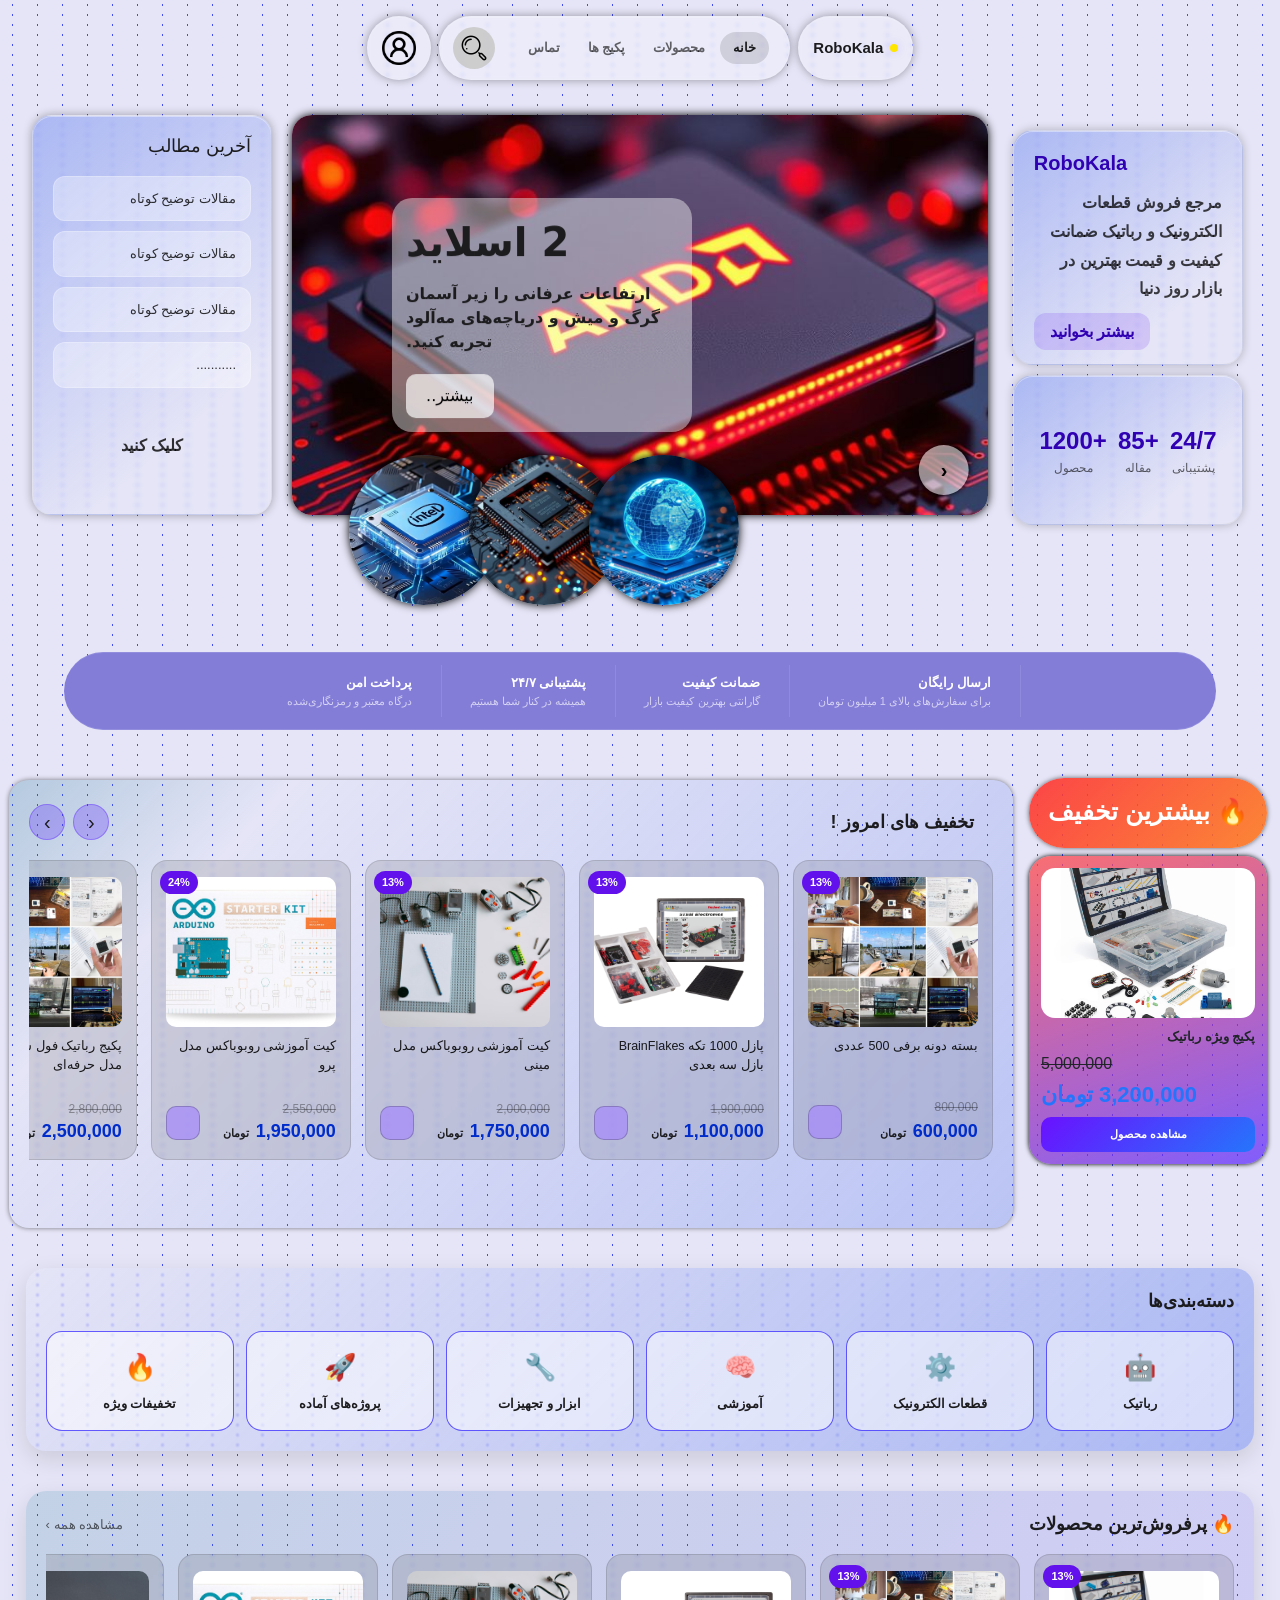
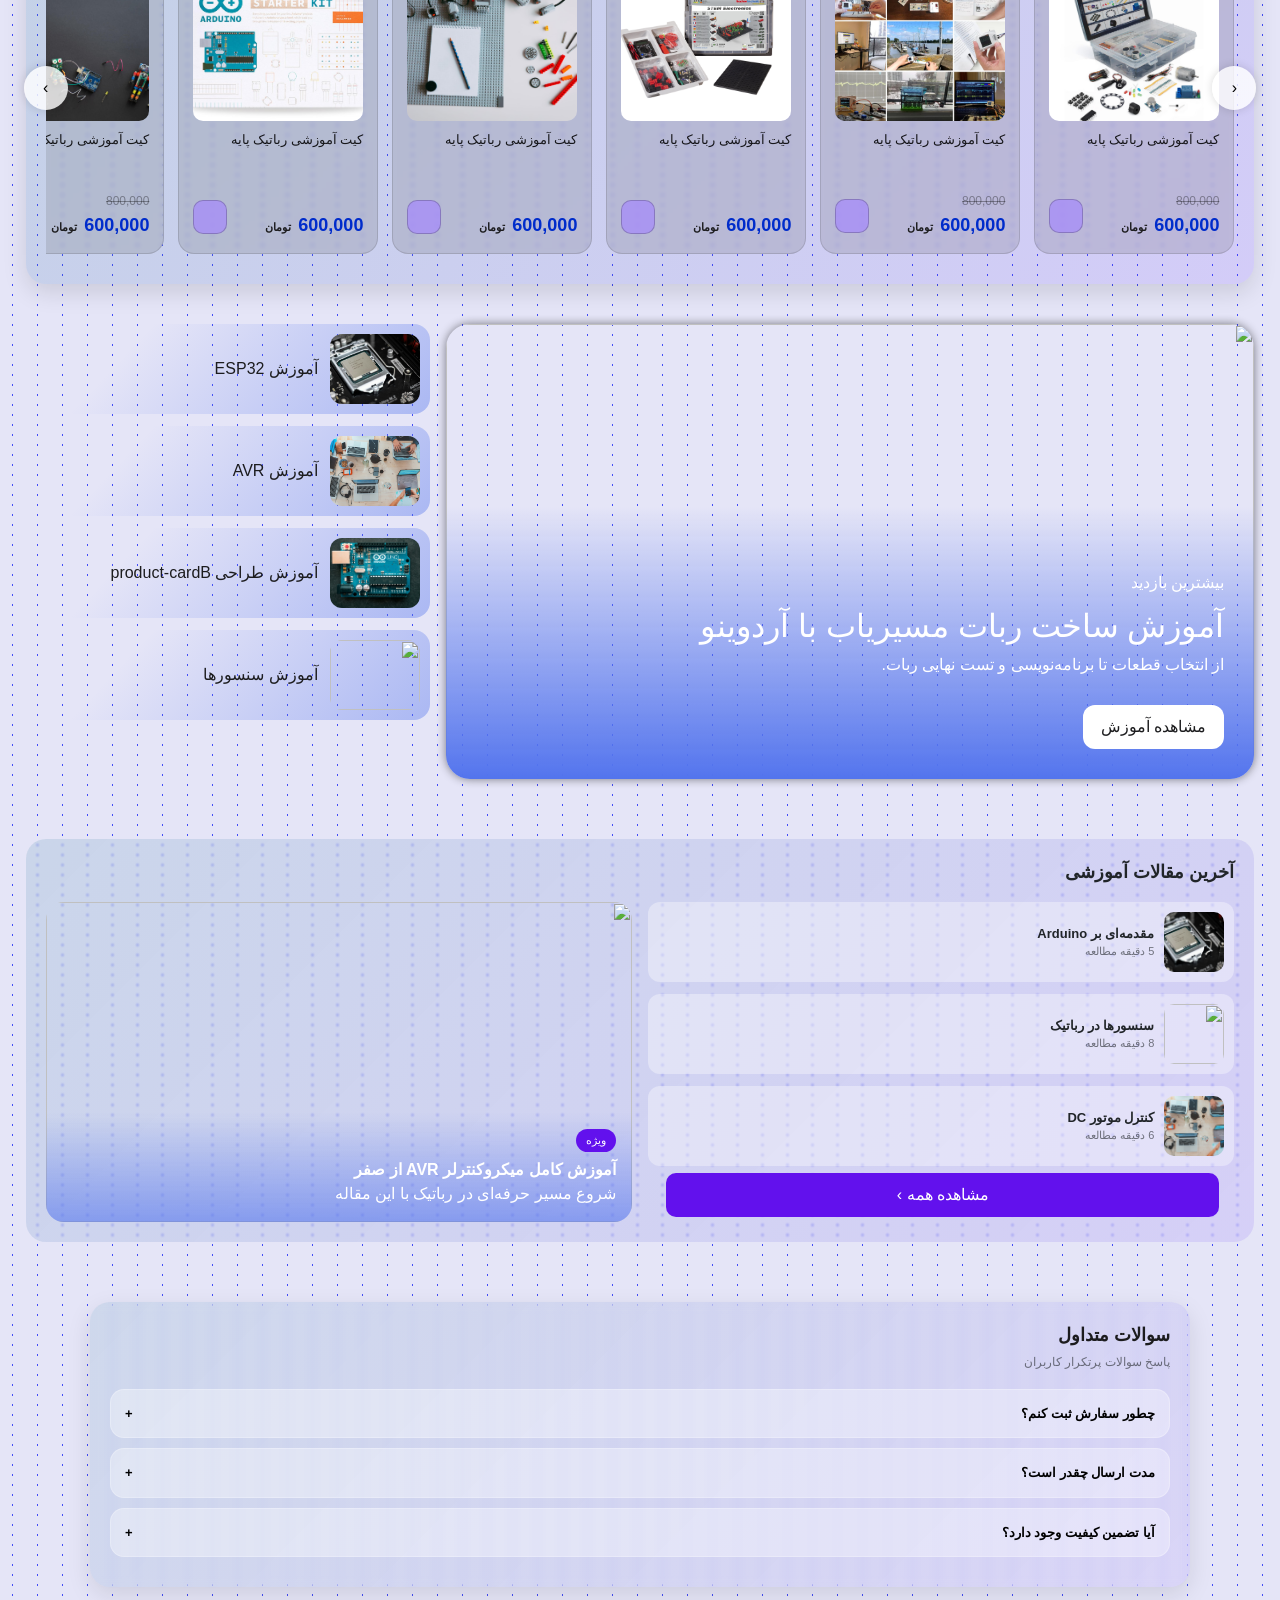
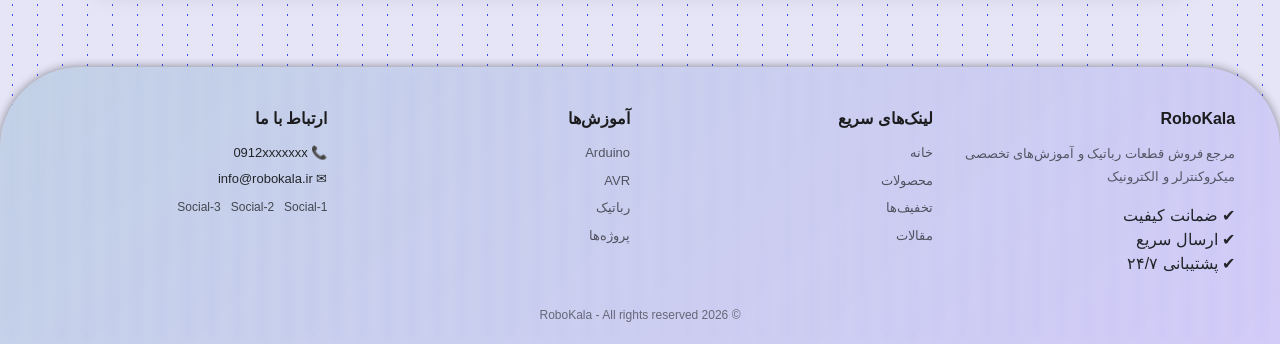
==== commit 63d58d9b: "finaly add prod-explore v4 test-10" ====
--- a/index.html
+++ b/index.html
@@ -15,6 +15,7 @@
     <link rel="stylesheet" href="css//best-seller.css">
     <link rel="stylesheet" href="css/category.css">
     <link rel="stylesheet" href="css/edu.css">
+    <link rel="stylesheet" href="css/blog.css">
     <link rel="stylesheet" href="css/faq.css">
     <link rel="stylesheet" href="css/footer.css">
     <title>روبوکالا</title>
--- a/css/root.css
+++ b/css/root.css
@@ -1,79 +1,88 @@
 /* ===================== DESIGN TOKENS ===================== */
 :root {
   /* Brand */
-  --clr-primary:         #6211ED;
-  --clr-primary-light:   rgba(98, 17, 237, 0.15);
-  --clr-primary-mid:     rgba(98, 17, 237, 0.25);
-  --clr-primary-hover:   rgba(98, 17, 237, 0.40);
-  --clr-primary-text:    #3000b3;
+  --clr-primary: #6211ED;
+  --clr-primary-light: rgba(98, 17, 237, 0.15);
+  --clr-primary-mid: rgba(98, 17, 237, 0.25);
+  --clr-primary-hover: rgba(98, 17, 237, 0.40);
+  --clr-primary-text: #3000b3;
 
-  --clr-secondary:       #2575FC;
-  --clr-secondary-dark:  #002CCB;
-  --clr-grad-main:       linear-gradient(135deg, #6a11ff, #2575fc);
+  --clr-secondary: #2575FC;
+  --clr-secondary-dark: #002CCB;
+  --clr-grad-main: linear-gradient(135deg, #6a11ff, #2575fc);
 
-  --clr-accent:          #FF4646;
-  --clr-accent-grad:     linear-gradient(135deg, #ff2e2edf, #ff7818de);
+  --clr-accent: #FF4646;
+  --clr-accent-grad: linear-gradient(135deg, #ff2e2edf, #ff7818de);
 
   /* Background */
-  --clr-bg:              #E5E5F7;
-  --clr-bg-dot:          #444CF7;
-  --clr-surface-glass:   rgba(255, 255, 255, 0.195);
-  --clr-surface-white:   rgba(255, 255, 255, 0.35);
-  --clr-surface-card:    rgba(98, 98, 98, 0.19);
+  --clr-bg: #E5E5F7;
+  --clr-bg-dot: #444CF7;
+  --clr-surface-glass: rgba(255, 255, 255, 0.195);
+  --clr-surface-white: rgba(255, 255, 255, 0.35);
+  --clr-surface-card: rgba(98, 98, 98, 0.19);
 
   /* Gradients */
-  --clr-grad-teal:       linear-gradient(133deg,
-                           rgba(42,123,155,0) 0%,
-                           rgba(87,119,199,0) 26%,
-                           rgba(83,116,237,0.4) 100%);
-  --clr-grad-teal-rev:   linear-gradient(319deg,
-                           rgba(42,123,155,0) 0%,
-                           rgba(87,119,199,0) 26%,
-                           rgba(83,116,237,0.4) 100%);
-  --clr-grad-section:    linear-gradient(135deg,
-                           rgba(42,123,155,0.18),
-                           rgba(82,24,255,0.12));
+  --clr-grad-teal: linear-gradient(133deg,
+      rgba(42, 123, 155, 0) 0%,
+      rgba(87, 119, 199, 0) 26%,
+      rgba(83, 116, 237, 0.4) 100%);
+  --clr-grad-teal-rev: linear-gradient(319deg,
+      rgba(42, 123, 155, 0) 0%,
+      rgba(87, 119, 199, 0) 26%,
+      rgba(83, 116, 237, 0.4) 100%);
+  --clr-grad-section: linear-gradient(135deg,
+      rgba(42, 123, 155, 0.18),
+      rgba(82, 24, 255, 0.12));
   --clr-grad-section-sm: linear-gradient(135deg,
-                           rgba(42,123,155,0.14),
-                           rgba(82,24,255,0.10));
-  --clr-grad-blue:       linear-gradient(160deg,
-                           rgb(192,210,255),
-                           rgb(167,139,250));
-  --clr-grad-overlay:    linear-gradient(to top,
-                           rgba(83,116,237,0.999),
-                           transparent 60%);
-  --clr-grad-offer:      linear-gradient(133deg,
-                           rgba(42,123,155,0.26) 0%,
-                           rgba(87,119,199,0) 20%,
-                           rgba(83,116,237,0.29) 100%);
-  --clr-grad-cat:        linear-gradient(135deg,
-                           rgba(87,119,199,0),
-                           rgba(83,116,237,0.4));
+      rgba(42, 123, 155, 0.14),
+      rgba(82, 24, 255, 0.10));
+  --clr-grad-blue: linear-gradient(160deg,
+      rgb(192, 210, 255),
+      rgb(167, 139, 250));
+  --clr-grad-overlay: linear-gradient(to top,
+      rgba(83, 116, 237, 0.999),
+      transparent 60%);
+  --clr-grad-offer: linear-gradient(133deg,
+      rgba(42, 123, 155, 0.26) 0%,
+      rgba(87, 119, 199, 0) 20%,
+      rgba(83, 116, 237, 0.29) 100%);
+  --clr-grad-cat: linear-gradient(135deg,
+      rgba(87, 119, 199, 0),
+      rgba(83, 116, 237, 0.4));
 
   /* Text */
-  --clr-text:            #1C1C1E;
-  --clr-text-muted:      rgba(0, 0, 0, 0.6);
-  --clr-text-faint:      rgba(0, 0, 0, 0.344);
-  --clr-text-white:      #ffffff;
+  --clr-text: #1C1C1E;
+  --clr-text-muted: rgba(0, 0, 0, 0.6);
+  --clr-text-faint: rgba(0, 0, 0, 0.344);
+  --clr-text-white: #ffffff;
 
   /* Purple tones */
-  --clr-purple-bar:      rgb(131, 125, 216);
-  --clr-purple-light:    rgb(179, 192, 255);
-  --clr-purple-card:     rgba(167, 139, 250, 0.743);
-  --clr-purple-hover:    rgba(167, 139, 250, 0.4);
+  --clr-purple-bar: rgb(131, 125, 216);
+  --clr-purple-light: rgb(179, 192, 255);
+  --clr-purple-card: rgba(167, 139, 250, 0.743);
+  --clr-purple-hover: rgba(167, 139, 250, 0.4);
 
   /* Border / Shadow */
-  --clr-border:          rgba(255, 255, 255, 0.12);
-  --clr-border-dark:     rgba(42, 42, 42, 0.15);
-  --clr-border-blue:     rgba(17, 0, 255, 0.634);
-  --clr-border-purple:   rgba(167, 139, 250, 0.4);
-  --clr-shadow:          rgba(0, 0, 0, 0.35);
-  --clr-shadow-sm:       rgba(0, 0, 0, 0.15);
-  --clr-shadow-card:     rgba(0, 0, 0, 0.317);
+  --clr-border: rgba(255, 255, 255, 0.12);
+  --clr-border-dark: rgba(42, 42, 42, 0.15);
+  --clr-border-blue: rgba(17, 0, 255, 0.634);
+  --clr-border-purple: rgba(167, 139, 250, 0.4);
+  --clr-shadow: rgba(0, 0, 0, 0.35);
+  --clr-shadow-sm: rgba(0, 0, 0, 0.15);
+  --clr-shadow-card: rgba(0, 0, 0, 0.317);
 
   /* Scrollbar */
-  --sb-track-color:      #ffffff6b;
-  --sb-thumb-color:      #5863fdbe;
-  --sb-size:             8px;
+  --sb-track-color: #ffffff6b;
+  --sb-thumb-color: #5863fdbe;
+  --sb-size: 8px;
 }
+
+.glass-card {
+  background: var(--clr-grad-section);
+  backdrop-filter: blur(2px);
+  border: 1px solid var(--clr-border-purple);
+  border-radius: 30px;
+  box-shadow: 0 0 10px var(--clr-shadow-card);
+}
+
 /* ========================================================= */
--- a/css/product-card.css
+++ b/css/product-card.css
@@ -24,7 +24,6 @@
   border-color: var(--clr-border-purple);
 }
 
-/* image */
 .product-card__img {
   width: 100%;
   height: 150px;
@@ -57,7 +56,6 @@
   z-index: 5;
 }
 
-/* badge تخفیف */
 .product-card__badge {
   position: absolute;
   top: 10px;
@@ -70,7 +68,6 @@
   border-radius: 100px;
 }
 
-/* نام محصول */
 .product-card__name {
   font-size: 12.5px;
   font-weight: 500;
@@ -79,7 +76,6 @@
   min-height: 36px;
 }
 
-/* قیمت */
 .product-card__price-box {
   display: flex;
   flex-direction: column;
@@ -105,7 +101,6 @@
   margin-right: 2px;
 }
 
-/* footer کارت */
 .product-card__footer {
   display: flex;
   align-items: center;
@@ -113,7 +108,6 @@
   margin-top: auto;
 }
 
-/* دکمه سبد */
 .product-card__cart {
   width: 34px;
   height: 34px;
@@ -131,7 +125,6 @@
 
 .product-card__cart:hover { background: var(--clr-purple-hover); }
 
-/* دکمه مشاهده/افزودن */
 .product-card__btn {
   padding: 8px 10px;
   border: none;
@@ -149,7 +142,6 @@
   transform: scale(1.03);
 }
 
-/* موبایل */
 @media (max-width: 768px) {
   .product-card {
     min-height: 300px;
--- a/css/edu.css
+++ b/css/edu.css
@@ -42,48 +42,4 @@
 @media (max-width: 768px) {
   .edu-wrap { grid-template-columns: 1fr; }
 }
-/* =============================================== */
-
-
-/* ===================== blog ===================== */
-.blog-wrap {
-  width: min(1400px, 96%);
-  margin: 60px auto 0; padding: 20px; border-radius: 20px;
-  background: var(--clr-grad-section-sm);
-  backdrop-filter: blur(1px);
-}
-.blog-header { display: flex; justify-content: space-between; margin-bottom: 16px; }
-.blog-title  { font-size: 18px; font-weight: 800; }
-
-.blog-layout { display: grid; grid-template-columns: 1fr 1fr; gap: 16px; }
-
-.blog-featured { position: relative; border-radius: 18px; overflow: hidden; height: 320px; }
-.blog-featured img { width: 100%; height: 100%; object-fit: cover; transition: 0.4s; }
-.blog-featured:hover img { transform: scale(1.05); }
-.blog-featured .overlay {
-  position: absolute; bottom: 0; width: 100%; padding: 16px;
-  background: linear-gradient(to top, rgba(83,116,237,0.591), transparent);
-  color: var(--clr-text-white);
-}
-.blog-featured .tag {
-  background: var(--clr-primary);
-  padding: 3px 10px; border-radius: 100px;
-  font-size: 11px; width: fit-content;
-}
-.blog-featured .title { font-size: 16px; font-weight: 700; margin-top: 6px; }
-
-.blog-list { display: flex; flex-direction: column; gap: 12px; }
-.blog-item {
-  display: flex; gap: 10px; align-items: center;
-  background: var(--clr-surface-white);
-  padding: 10px; border-radius: 12px;
-}
-.blog-item img { width: 60px; height: 60px; border-radius: 10px; object-fit: cover; }
-.blog-item .t  { font-size: 13px; font-weight: 600; }
-.blog-item .s  { font-size: 11px; opacity: 0.6; }
-
-@media (max-width: 768px) {
-  .blog-layout    { grid-template-columns: 1fr; }
-  .blog-featured  { height: 220px; }
-}
-/* ================================================ */+/* =============================================== */
--- a/css/blog.css
+++ b/css/blog.css
@@ -0,0 +1,48 @@
+/* ===================== blog ===================== */
+.blog-wrap {
+  width: min(1400px, 96%);
+  margin: 60px auto 0; padding: 20px; border-radius: 20px;
+  background: var(--clr-grad-section-sm);
+  backdrop-filter: blur(1px);
+}
+.blog-header { display: flex; justify-content: space-between; margin-bottom: 16px; }
+.blog-title  { font-size: 18px; font-weight: 800; }
+
+.blog-layout { display: grid; grid-template-columns: 1fr 1fr; gap: 16px; }
+
+.blog-featured { position: relative; border-radius: 18px; overflow: hidden; height: 320px; }
+.blog-featured img { width: 100%; height: 100%; object-fit: cover; transition: 0.4s; }
+.blog-featured:hover img { transform: scale(1.05); }
+.blog-featured .overlay {
+  position: absolute; bottom: 0; width: 100%; padding: 16px;
+  background: linear-gradient(to top, rgba(83,116,237,0.591), transparent);
+  color: var(--clr-text-white);
+}
+.blog-featured .tag {
+  background: var(--clr-primary);
+  padding: 3px 10px; border-radius: 100px;
+  font-size: 11px; width: fit-content;
+}
+.blog-featured .title { font-size: 16px; font-weight: 700; margin-top: 6px; }
+
+.blog-list { display: flex; flex-direction: column; gap: 12px; }
+.blog-item {
+  display: flex; gap: 10px; align-items: center;
+  background: var(--clr-surface-white);
+  padding: 10px; border-radius: 12px;
+}
+.blog-item img { width: 60px; height: 60px; border-radius: 10px; object-fit: cover; }
+.blog-item .t  { font-size: 13px; font-weight: 600; }
+.blog-item .s  { font-size: 11px; opacity: 0.6; }
+.blog-more{text-decoration: none;position: absolute;bottom: 25px;right: 35px;background: var(--clr-primary);
+    padding: 10px 20px;width: 45%;text-align: center;color: var(--clr-text-white);border-radius: 10px;
+    transition: background .35s ease;}
+.blog-more:hover{background: var(--clr-primary-hover);}
+@media (max-width: 768px) {
+  .blog-layout    { grid-template-columns: 1fr; }
+  .blog-featured  { height: 220px; }
+  .blog-more{position: absolute;top: 17px;left: 0;right: 193px;
+    padding: 6px 15px;width: 36%;;
+    transition: background .35s ease;height: 35px;}
+}
+/* ================================================ */
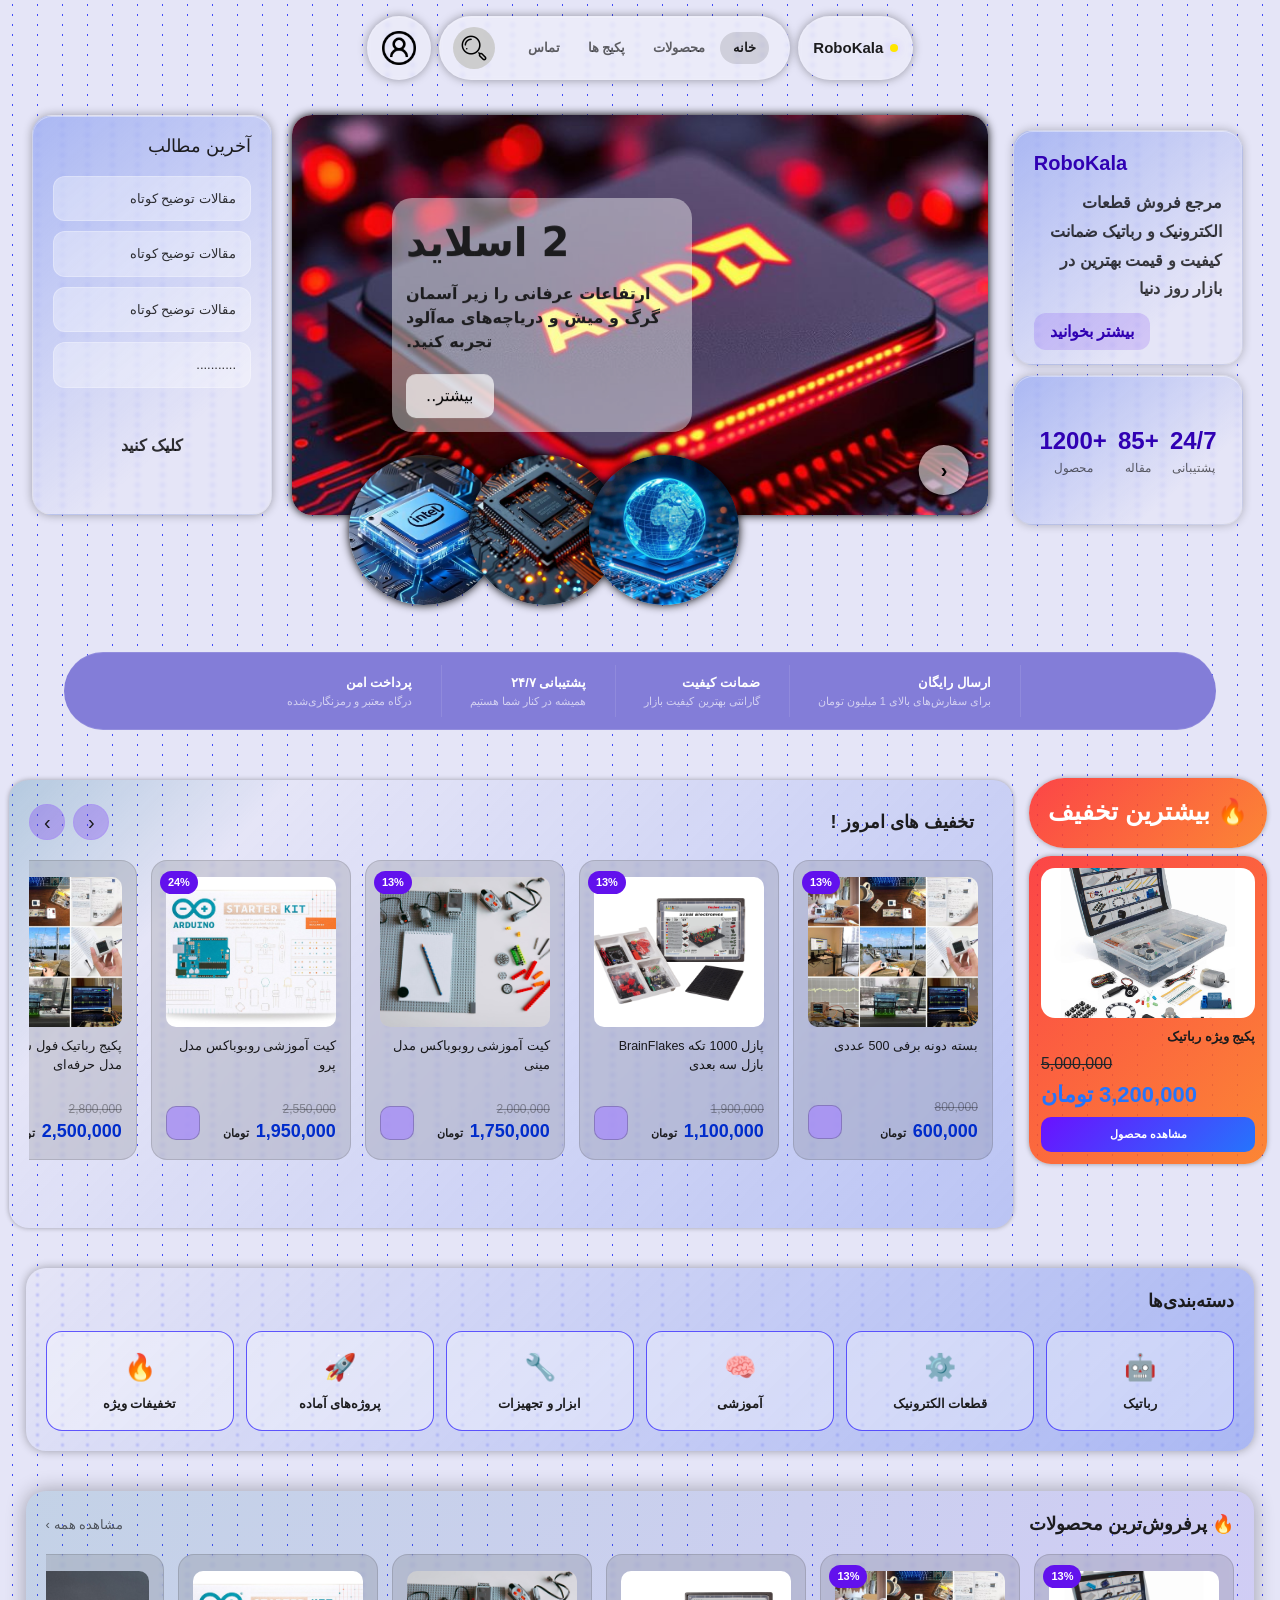
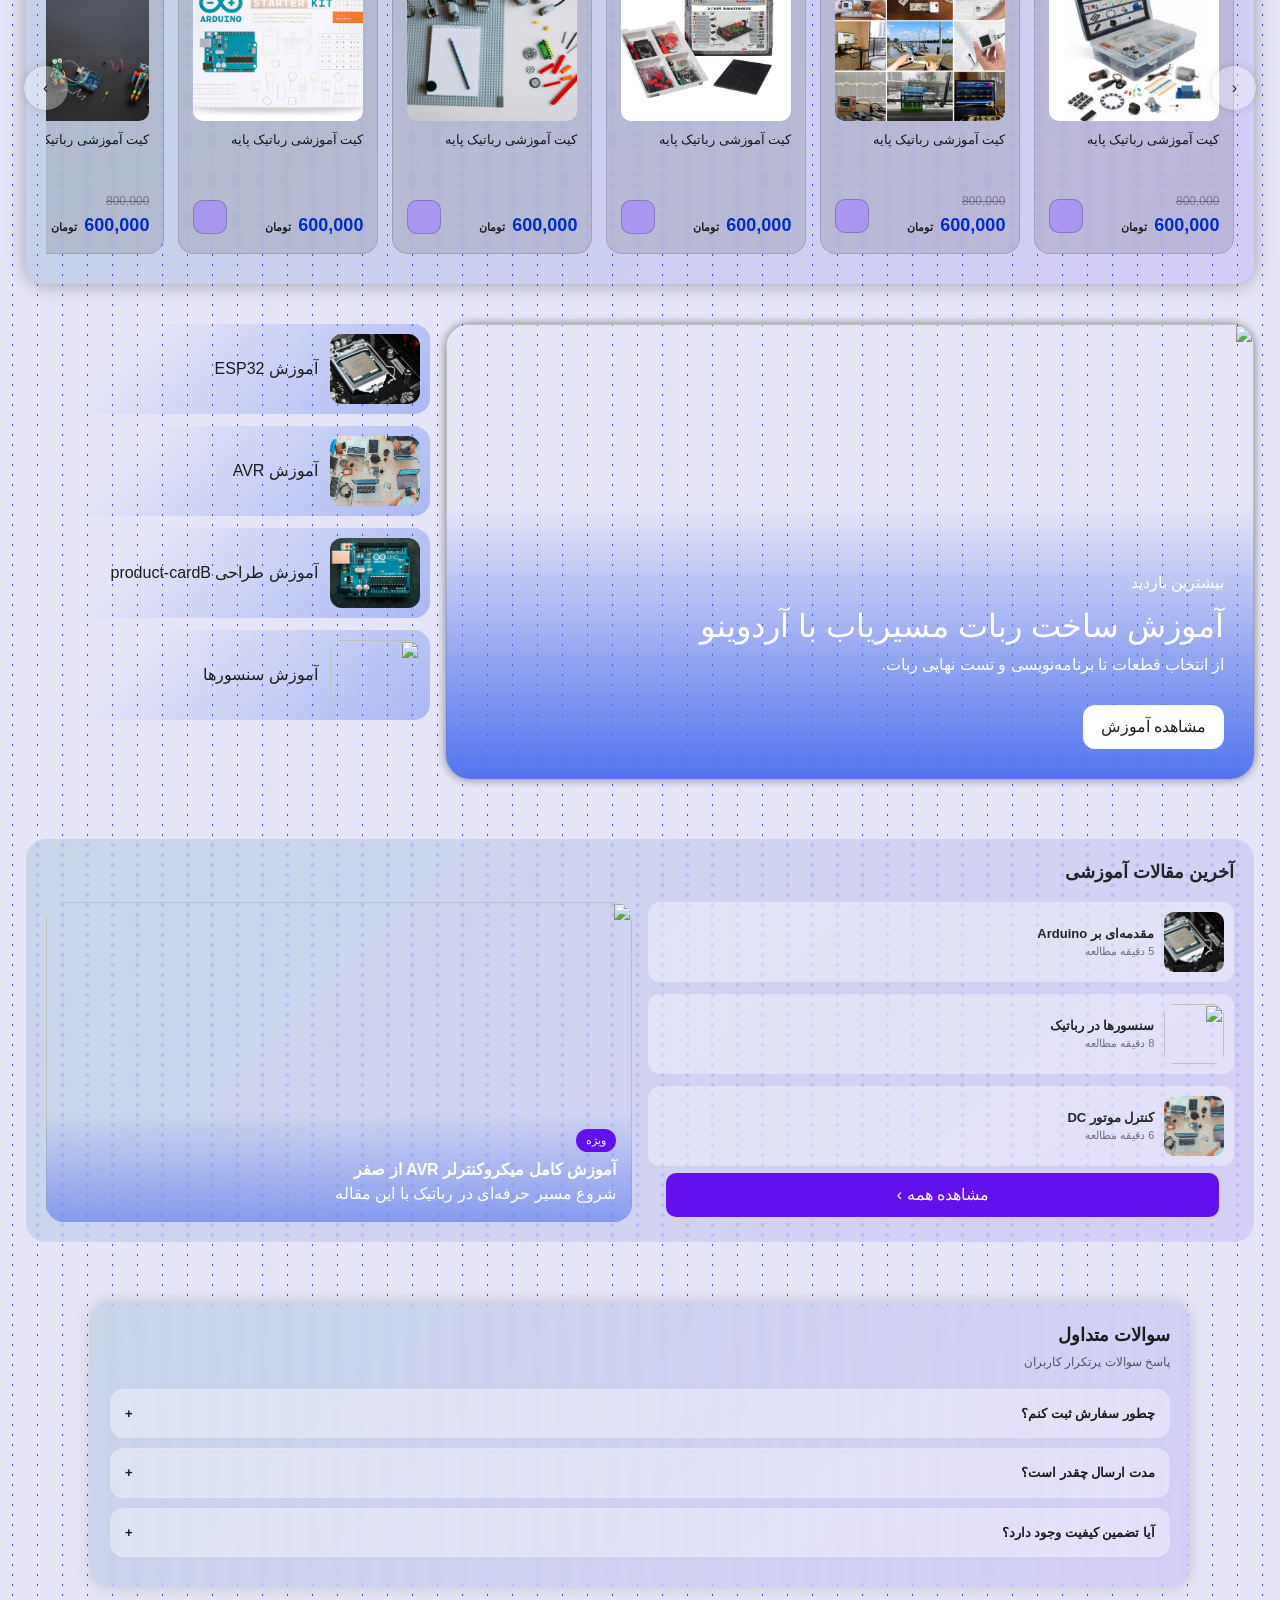
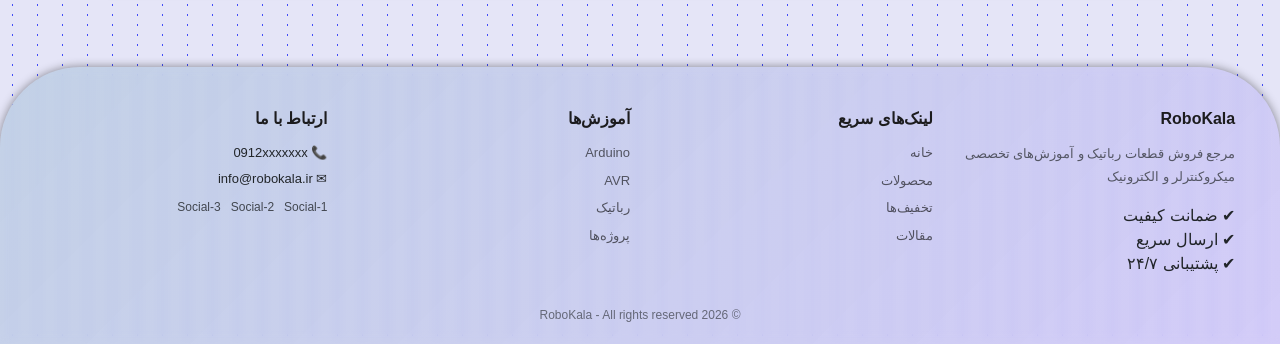
==== commit e7912423: "finaly add checkOut-form and make components v7 test-14" ====
--- a/index.html
+++ b/index.html
@@ -7,6 +7,7 @@
         integrity="sha384-sRIl4kxILFvY47J16cr9ZwB07vP4J8+LH7qKQnuqkuIAvNWLzeN8tE5YBujZqJLB" crossorigin="anonymous">
     <link rel="stylesheet" href="https://cdn.jsdelivr.net/npm/@tabler/icons-webfont@latest/tabler-icons.min.css">
     <link rel="stylesheet" href="css/root.css">
+    <link rel="stylesheet" href="components/css/components.css">
     <link rel="stylesheet" href="css/nav-and-body.css">
     <link rel="stylesheet" href="css/news-slider.css">
     <link rel="stylesheet" href="css/product-card.css">
--- a/css/root.css
+++ b/css/root.css
@@ -1,88 +1,80 @@
 /* ===================== DESIGN TOKENS ===================== */
 :root {
   /* Brand */
-  --clr-primary: #6211ED;
-  --clr-primary-light: rgba(98, 17, 237, 0.15);
-  --clr-primary-mid: rgba(98, 17, 237, 0.25);
-  --clr-primary-hover: rgba(98, 17, 237, 0.40);
-  --clr-primary-text: #3000b3;
+  --clr-primary:         #6211ED;
+  --clr-primary-light:   rgba(98, 17, 237, 0.15);
+  --clr-primary-mid:     rgba(98, 17, 237, 0.25);
+  --clr-primary-hover:   rgba(98, 17, 237, 0.40);
+  --clr-primary-text:    #3000b3;
 
-  --clr-secondary: #2575FC;
-  --clr-secondary-dark: #002CCB;
-  --clr-grad-main: linear-gradient(135deg, #6a11ff, #2575fc);
+  --clr-secondary:       #2575FC;
+  --clr-secondary-dark:  #002CCB;
+  --clr-grad-main:       linear-gradient(135deg, #6a11ff, #2575fc);
 
-  --clr-accent: #FF4646;
-  --clr-accent-grad: linear-gradient(135deg, #ff2e2edf, #ff7818de);
+  --clr-accent:          #FF4646;
+  --clr-accent-grad:     linear-gradient(135deg, #ff2e2edf, #ff7818de);
 
   /* Background */
-  --clr-bg: #E5E5F7;
-  --clr-bg-dot: #444CF7;
-  --clr-surface-glass: rgba(255, 255, 255, 0.195);
-  --clr-surface-white: rgba(255, 255, 255, 0.35);
-  --clr-surface-card: rgba(98, 98, 98, 0.19);
+  --clr-bg:              #E5E5F7;
+  --clr-bg-dot:          #444CF7;
+  --clr-surface-glass:   rgba(255, 255, 255, 0.195);
+  --clr-surface-white:   rgba(255, 255, 255, 0.35);
+  --clr-surface-card:    rgba(98, 98, 98, 0.19);
 
   /* Gradients */
-  --clr-grad-teal: linear-gradient(133deg,
-      rgba(42, 123, 155, 0) 0%,
-      rgba(87, 119, 199, 0) 26%,
-      rgba(83, 116, 237, 0.4) 100%);
-  --clr-grad-teal-rev: linear-gradient(319deg,
-      rgba(42, 123, 155, 0) 0%,
-      rgba(87, 119, 199, 0) 26%,
-      rgba(83, 116, 237, 0.4) 100%);
-  --clr-grad-section: linear-gradient(135deg,
-      rgba(42, 123, 155, 0.18),
-      rgba(82, 24, 255, 0.12));
+  --clr-grad-teal:       linear-gradient(133deg,
+                           rgba(42,123,155,0) 0%,
+                           rgba(87,119,199,0) 26%,
+                           rgba(83,116,237,0.4) 100%);
+  --clr-grad-teal-rev:   linear-gradient(319deg,
+                           rgba(42,123,155,0) 0%,
+                           rgba(87,119,199,0) 26%,
+                           rgba(83,116,237,0.4) 100%);
+  --clr-grad-section:    linear-gradient(135deg,
+                           rgba(42,123,155,0.18),
+                           rgba(82,24,255,0.12));
   --clr-grad-section-sm: linear-gradient(135deg,
-      rgba(42, 123, 155, 0.14),
-      rgba(82, 24, 255, 0.10));
-  --clr-grad-blue: linear-gradient(160deg,
-      rgb(192, 210, 255),
-      rgb(167, 139, 250));
-  --clr-grad-overlay: linear-gradient(to top,
-      rgba(83, 116, 237, 0.999),
-      transparent 60%);
-  --clr-grad-offer: linear-gradient(133deg,
-      rgba(42, 123, 155, 0.26) 0%,
-      rgba(87, 119, 199, 0) 20%,
-      rgba(83, 116, 237, 0.29) 100%);
-  --clr-grad-cat: linear-gradient(135deg,
-      rgba(87, 119, 199, 0),
-      rgba(83, 116, 237, 0.4));
+                           rgba(42,123,155,0.14),
+                           rgba(82,24,255,0.10));
+  --clr-grad-blue:       linear-gradient(160deg,
+                           rgb(192,210,255),
+                           rgb(167,139,250));
+  --clr-grad-overlay:    linear-gradient(to top,
+                           rgba(83,116,237,0.999),
+                           transparent 60%);
+  --clr-grad-offer:      linear-gradient(133deg,
+                           rgba(42,123,155,0.26) 0%,
+                           rgba(87,119,199,0) 20%,
+                           rgba(83,116,237,0.29) 100%);
+  --clr-grad-cat:        linear-gradient(135deg,
+                           rgba(87,119,199,0),
+                           rgba(83,116,237,0.4));
 
   /* Text */
-  --clr-text: #1C1C1E;
-  --clr-text-muted: rgba(0, 0, 0, 0.6);
-  --clr-text-faint: rgba(0, 0, 0, 0.344);
-  --clr-text-white: #ffffff;
+  --clr-text:            #1C1C1E;
+  --clr-text-muted:      rgba(0, 0, 0, 0.6);
+  --clr-text-faint:      rgba(0, 0, 0, 0.344);
+  --clr-text-white:      #ffffff;
 
   /* Purple tones */
-  --clr-purple-bar: rgb(131, 125, 216);
-  --clr-purple-light: rgb(179, 192, 255);
-  --clr-purple-card: rgba(167, 139, 250, 0.743);
-  --clr-purple-hover: rgba(167, 139, 250, 0.4);
+  --clr-purple-bar:      rgb(131, 125, 216);
+  --clr-purple-light:    rgb(179, 192, 255);
+  --clr-purple-card:     rgba(167, 139, 250, 0.743);
+  --clr-purple-hover:    rgba(167, 139, 250, 0.4);
 
   /* Border / Shadow */
-  --clr-border: rgba(255, 255, 255, 0.12);
-  --clr-border-dark: rgba(42, 42, 42, 0.15);
-  --clr-border-blue: rgba(17, 0, 255, 0.634);
-  --clr-border-purple: rgba(167, 139, 250, 0.4);
-  --clr-shadow: rgba(0, 0, 0, 0.35);
-  --clr-shadow-sm: rgba(0, 0, 0, 0.15);
-  --clr-shadow-card: rgba(0, 0, 0, 0.317);
+  --clr-border:          rgba(255, 255, 255, 0.12);
+  --clr-border-dark:     rgba(42, 42, 42, 0.15);
+  --clr-border-blue:     rgba(17, 0, 255, 0.634);
+  --clr-border-purple:   rgba(167, 139, 250, 0.4);
+  --clr-shadow:          rgba(0, 0, 0, 0.35);
+  --clr-shadow-sm:       rgba(0, 0, 0, 0.15);
+  --clr-shadow-card:     rgba(0, 0, 0, 0.317);
 
   /* Scrollbar */
-  --sb-track-color: #ffffff6b;
-  --sb-thumb-color: #5863fdbe;
-  --sb-size: 8px;
-}
-
-.glass-card {
-  background: var(--clr-grad-section);
-  backdrop-filter: blur(2px);
-  border: 1px solid var(--clr-border-purple);
-  border-radius: 30px;
-  box-shadow: 0 0 10px var(--clr-shadow-card);
+  --sb-track-color:      #ffffff6b;
+  --sb-thumb-color:      #5863fdbe;
+  --sb-size:             8px;
 }
 
 /* ========================================================= */
--- a/components/css/components.css
+++ b/components/css/components.css
@@ -0,0 +1,27 @@
+.glass-card {
+    background: var(--clr-grad-section);
+    backdrop-filter: blur(2px);
+    border: 1px solid var(--clr-border-purple);
+    border-radius: 30px;
+    box-shadow: 0 0 10px var(--clr-shadow-card);
+    transition: transform .4s ease;
+}
+
+@media (hover: hover) and (pointer: fine) {
+    .glass-card:hover {
+        transform: scale(1.05);
+    }
+}
+
+.cart-title {
+    color: var(--clr-text-white);
+    font-size: 1.4rem;
+    margin: 110px auto 0;
+    padding: 10px;
+    width: 85%;
+    border-radius: 20px;
+    border: 1px solid var(--clr-border-purple);
+    background: var(--clr-primary);
+    text-align: center;
+    box-shadow: 0 0 5px var(--clr-shadow-card);
+}
--- a/css/product-card.css
+++ b/css/product-card.css
@@ -10,7 +10,6 @@
   flex-direction: column;
   gap: 10px;
   scroll-snap-align: start;
-  /* width: 100%; */
   width: 200px;
   backdrop-filter: blur(2px);
   -webkit-backdrop-filter: blur(2px);
--- a/css/offer-slider.css
+++ b/css/offer-slider.css
@@ -9,119 +9,267 @@
   direction: rtl;
   position: relative;
   overflow: hidden;
-  box-shadow: 0 0 5px rgba(0,0,0,0.493);
-}
+  box-shadow: 0 0 5px var(--clr-shadow-card);
+}
+
 .ps-header {
-  display: flex; align-items: center; justify-content: space-between;
+  display: flex;
+  align-items: center;
+  justify-content: space-between;
   margin-bottom: 20px;
 }
-.ps-title  { font-size: 18px; font-weight: 700; color: var(--clr-text); padding-right: 2%; }
+
+.ps-title {
+  font-size: 18px;
+  font-weight: 700;
+  color: var(--clr-text);
+  padding-right: 2%;
+}
+
 .ps-scroll {
-  display: flex; gap: 14px;
-  overflow-x: auto; scrollbar-width: none;
-  padding-bottom: 4px; scroll-snap-type: x mandatory;
+  display: flex;
+  gap: 14px;
+  overflow-x: auto;
+  scrollbar-width: none;
+  padding-bottom: 4px;
+  scroll-snap-type: x mandatory;
   align-items: flex-start;
 }
-.ps-scroll::-webkit-scrollbar { display: none; }
+
+.ps-scroll::-webkit-scrollbar {
+  display: none;
+}
 
 .ps-promo {
-  flex: 0 0 160px;height: 340px;
+  flex: 0 0 160px;
+  height: 340px;
   background: var(--clr-grad-blue);
   border: 0.5px solid var(--clr-border-purple);
   border-radius: 16px;
   padding: 20px 16px;
-  display: flex; flex-direction: column; align-items: center; justify-content: center;
-  gap: 12px; scroll-snap-align: start; text-align: center;
-}
-.ps-promo-icon { font-size: 40px; }
-.ps-promo-text { font-size: 15px; font-weight: 700; color: var(--clr-text-white); line-height: 1.4; }
-.ps-promo-btn  {
-  font-size: 12px; color: var(--clr-text); font-weight: bold;
-  border: 0.5px solid var(--clr-border-purple); border-radius: 100px;
-  padding: 5px 14px; cursor: pointer;
+  display: flex;
+  flex-direction: column;
+  align-items: center;
+  justify-content: center;
+  gap: 12px;
+  scroll-snap-align: start;
+  text-align: center;
+}
+
+.ps-promo-icon {
+  font-size: 40px;
+}
+
+.ps-promo-text {
+  font-size: 15px;
+  font-weight: 700;
+  color: var(--clr-text-white);
+  line-height: 1.4;
+}
+
+.ps-promo-btn {
+  font-size: 12px;
+  color: var(--clr-text);
+  font-weight: bold;
+  border: 0.5px solid var(--clr-border-purple);
+  border-radius: 100px;
+  padding: 5px 14px;
+  cursor: pointer;
   background: var(--clr-primary-light);
-  box-shadow: 0 0 4px rgba(6,6,6,0.46); white-space: nowrap;
-}
-
-.ps-nav  { display: flex; gap: 8px; }
-.ps-btn  {
-  width: 36px; height: 36px; border-radius: 50px;
-  border: 0.5px solid rgba(82,24,255,0.35);
-  background: rgba(82,24,255,0.254);
-  color: var(--clr-text); cursor: pointer;
-  font-size: 20px; display: flex; align-items: center; justify-content: center;
+  box-shadow: 0 0 4px var(--clr-shadow-card);
+  white-space: nowrap;
+}
+
+.ps-nav {
+  display: flex;
+  gap: 8px;
+}
+
+.ps-btn {
+  width: 36px;
+  height: 36px;
+  border-radius: 50px;
+  border: 0.5px solid var(--clr-border-purple);
+  background: var(--clr-primary-mid);
+  color: var(--clr-text);
+  cursor: pointer;
+  font-size: 20px;
+  display: flex;
+  align-items: center;
+  justify-content: center;
   transition: 0.2s;
 }
-.ps-btn:hover { background: rgba(82,24,255,0.35); }
+
+.ps-btn:hover {
+  background: var(--clr-primary-hover);
+}
 
 .offer-layout {
-  display: flex; gap: 16px;
+  display: flex;
+  gap: 16px;
   width: min(1400px, 98%);
-  margin: 10px auto 0; align-items: stretch;
-}
-.ps-wrap   { flex: 0 0 80%; }
-.deal-col  { flex: 0 0 19%; display: flex; flex-direction: column; gap: 8px; padding-top: 3%; }
+  margin: 10px auto 0;
+  align-items: stretch;
+}
+
+.ps-wrap {
+  flex: 0 0 80%;
+}
+
+.deal-col {
+  flex: 0 0 19%;
+  display: flex;
+  flex-direction: column;
+  gap: 8px;
+  padding-top: 3%;
+}
 
 .featured-deal {
-  background: linear-gradient(160deg, rgba(255,70,70,0.745), rgba(90,40,255,0.717));
-  border-radius: 22px; padding: 12px;
-  display: flex; flex-direction: column; gap: 10px;
-  box-shadow: 0 0 5px rgb(0,0,0); overflow: hidden;
-}
+  background: var(--clr-accent-grad);
+  border-radius: 22px;
+  padding: 12px;
+  display: flex;
+  flex-direction: column;
+  gap: 10px;
+  box-shadow: 0 0 5px var(--clr-shadow);
+  overflow: hidden;
+}
+
 .deal-badge {
   background: var(--clr-accent-grad);
   color: var(--clr-text-white);
-  height: 70px; padding: 15px 10px; border-radius: 50px;
-  font-size: 25px; font-weight: 700; text-align: center;
-  box-shadow: 0 0 5px rgba(0,0,0,0.583);
-}
+  height: 70px;
+  padding: 15px 10px;
+  border-radius: 50px;
+  font-size: 25px;
+  font-weight: 700;
+  text-align: center;
+  box-shadow: 0 0 5px var(--clr-shadow-card);
+}
+
 .price-box {
-  display: flex; flex-direction: column; gap: 2px;
-  justify-content: start; align-items: flex-end;
-}
-.old   { font-size: 16px; opacity: 1; text-decoration: line-through; }
-.price { font-size: 22px; font-weight: 800; color: var(--clr-secondary); }
-
-.deal-img { width: 100%; height: 150px; border-radius: 14px; overflow: visible; position: relative; }
+  display: flex;
+  flex-direction: column;
+  gap: 2px;
+  justify-content: start;
+  align-items: flex-end;
+}
+
+.old {
+  font-size: 16px;
+  opacity: 1;
+  text-decoration: line-through;
+}
+
+.price {
+  font-size: 22px;
+  font-weight: 800;
+  color: var(--clr-secondary);
+}
+
+.deal-img {
+  width: 100%;
+  height: 150px;
+  border-radius: 14px;
+  overflow: visible;
+  position: relative;
+}
+
 .deal-img img {
-  width: 100%; height: 100%; object-fit: cover; border-radius: 14px;
+  width: 100%;
+  height: 100%;
+  object-fit: cover;
+  border-radius: 14px;
   transition: transform 0.35s ease, box-shadow 0.35s ease, height .35s ease;
-  position: relative; z-index: 1;
-}
+  position: relative;
+  z-index: 1;
+}
+
 .featured-deal:hover .deal-img img {
-  height: 200px; transform: scale(1.1);
-  box-shadow: 0 15px 30px rgba(0,0,0,0.25); z-index: 5;
-}
-
-.deal-content { display: flex; flex-direction: column; gap: 6px; }
-.deal-title   { font-size: 13px; font-weight: 600; line-height: 1.4; }
+  height: 200px;
+  transform: scale(1.1);
+  box-shadow: 0 15px 30px var(--clr-shadow-sm);
+  z-index: 5;
+}
+
+.deal-content {
+  display: flex;
+  flex-direction: column;
+  gap: 6px;
+}
+
+.deal-title {
+  font-size: 13px;
+  font-weight: 600;
+  line-height: 1.4;
+  color: var(--clr-text);
+}
+
 .deal-btn {
-  padding: 9px 10px; border-radius: 10px; border: none; cursor: pointer;
+  padding: 9px 10px;
+  border-radius: 10px;
+  border: none;
+  cursor: pointer;
   background: var(--clr-grad-main);
   color: var(--clr-text-white);
-  font-size: 11px; font-weight: 600;
-}
-.deal-btn:hover { transform: scale(1.03); opacity: 0.9; }
+  font-size: 11px;
+  font-weight: 600;
+}
+
+.deal-btn:hover {
+  transform: scale(1.03);
+  opacity: 0.9;
+}
 
 @media (max-width: 490px) {
   .ps-wrap {
-    background: rgba(161,169,255,0.303);
-    box-shadow: 0 0 8px rgba(128,128,128,0.546);
-    width: 100%; max-width: 96%;
-    margin: 25px auto 0; border-radius: 10px; padding: 14px 1px;
-  }
+    background: var(--clr-grad-offer);
+    box-shadow: 0 0 8px var(--clr-shadow-card);
+    width: 100%;
+    max-width: 96%;
+    margin: 25px auto 0;
+    border-radius: 20px;
+    padding: 14px 1px;
+  }
+
   .ps-scroll {
-    display: grid; grid-auto-flow: column;
+    display: grid;
+    grid-auto-flow: column;
     grid-template-rows: repeat(1, auto);
-    gap: 12px; overflow-x: auto; overflow-y: hidden;
-    margin: 2px; padding-bottom: 8px;
-    scroll-snap-type: x mandatory; -webkit-overflow-scrolling: touch;
-  }
-  .ps-scroll::-webkit-scrollbar { display: none; }
-  .pc, .ps-promo { width: 240px; scroll-snap-align: start; }
-  .ps-title      { padding-right: 5%; }
-  .offer-layout  { flex-direction: column; }
-  .ps-wrap, .featured-deal { flex: 0 0 100%; }
-  .featured-deal { min-height: 160px; }
+    gap: 12px;
+    overflow-x: auto;
+    overflow-y: hidden;
+    margin: 2px;
+    padding-bottom: 8px;
+    scroll-snap-type: x mandatory;
+    -webkit-overflow-scrolling: touch;
+  }
+
+  .ps-scroll::-webkit-scrollbar {
+    display: none;
+  }
+
+  .pc,
+  .ps-promo {
+    width: 240px;
+    scroll-snap-align: start;
+  }
+
+  .ps-title {
+    padding-right: 5%;
+  }
+
+  .offer-layout {
+    flex-direction: column;
+  }
+
+  .ps-wrap,
+  .featured-deal {
+    flex: 0 0 100%;
+  }
+
+  .featured-deal {
+    min-height: 160px;
+  }
 }
 /* ======================================================== */
--- a/css/best-seller.css
+++ b/css/best-seller.css
@@ -1,42 +1,96 @@
 /* ===================== best-sellers ===================== */
 .bs-wrap {
   width: min(1400px, 96%);
-  margin: 40px auto 0; padding: 20px; border-radius: 20px;
+  margin: 40px auto 0;
+  padding: 20px;
+  border-radius: 20px;
   background: var(--clr-grad-section);
-  box-shadow: 0 8px 25px rgba(0,0,0,0.12);
+  box-shadow: 0 0 20px var(--clr-shadow-card);
 }
-.bs-header { display: flex; justify-content: space-between; align-items: center; margin-bottom: 16px; }
-.bs-title  { font-size: 18px; font-weight: 800; color: var(--clr-text); }
-.bs-more   { font-size: 13px; color: var(--clr-text-muted); text-decoration: none; }
+
+.bs-header {
+  display: flex;
+  justify-content: space-between;
+  align-items: center;
+  margin-bottom: 16px;
+}
+
+.bs-title {
+  font-size: 18px;
+  font-weight: 800;
+  color: var(--clr-text);
+}
+
+.bs-more {
+  font-size: 13px;
+  color: var(--clr-text-muted);
+  text-decoration: none;
+}
 
 .bs-grid {
-  display: grid; grid-auto-flow: column;
+  display: grid;
+  grid-auto-flow: column;
   grid-template-rows: repeat(1, auto);
-  grid-auto-columns: 200px; gap: 14px; width: max-content;
+  grid-auto-columns: 200px;
+  gap: 14px;
+  width: max-content;
 }
 
 .bs-scroll {
-  overflow-x: auto; scroll-snap-type: x mandatory;
+  overflow-x: auto;
+  scroll-snap-type: x mandatory;
   -webkit-overflow-scrolling: touch;
-  scrollbar-width: none; padding-bottom: 10px;
+  scrollbar-width: none;
+  padding-bottom: 10px;
   align-items: flex-start;
 }
-.bs-scroll::-webkit-scrollbar { display: none; }
 
-.bs-section { position: relative; }
+.bs-scroll::-webkit-scrollbar {
+  display: none;
+}
+
+.bs-section {
+  position: relative;
+}
+
 .bs-arrow {
-  position: absolute; top: 50%; transform: translateY(-50%);
-  width: 44px; height: 44px; border: none; border-radius: 50%;
-  background: rgba(255, 255, 255, 0.809);
-  box-shadow: 0 0 10px rgba(0,0,0,.15); z-index: 10;
+  position: absolute;
+  top: 50%;
+  transform: translateY(-50%);
+  width: 44px;
+  height: 44px;
+  border: none;
+  border-radius: 50%;
+  background: var(--clr-surface-white);
+  box-shadow: 0 0 10px var(--clr-shadow-sm);
+  color: var(--clr-text);
+  z-index: 10;
 }
-.bs-prev { right: -22px; }
-.bs-next { left:  -22px; }
-.bs-arrow:hover { transform: translateY(-50%) scale(1.08); }
+
+.bs-prev {
+  right: -22px;
+}
+
+.bs-next {
+  left: -22px;
+}
+
+.bs-arrow:hover {
+  transform: translateY(-50%) scale(1.08);
+}
 
 @media (max-width: 768px) {
-  .bs-wrap { padding: 14px; }
-  .bs-grid { grid-template-rows: repeat(2, auto); grid-auto-columns: 190px; }
-  .bs-arrow   { display: none; }
+  .bs-wrap {
+    padding: 14px;
+  }
+
+  .bs-grid {
+    grid-template-rows: repeat(2, auto);
+    grid-auto-columns: 190px;
+  }
+
+  .bs-arrow {
+    display: none;
+  }
 }
 /* ======================================================== */
--- a/css/category.css
+++ b/css/category.css
@@ -1,36 +1,74 @@
 /* ===================== category ===================== */
 .cat-wrap {
   width: min(1400px, 96%);
-  margin: 40px auto 0; padding: 20px; border-radius: 20px;
+  margin: 40px auto 0;
+  padding: 20px;
+  border-radius: 20px;
   background: var(--clr-grad-cat);
-  box-shadow: 0 8px 25px rgba(0,0,0,0.12);
+  box-shadow: 0 0 10px var(--clr-shadow-card);
   backdrop-filter: blur(1px);
 }
-.cat-header { display: flex; justify-content: space-between; align-items: center; margin-bottom: 16px; }
-.cat-title  { font-size: 18px; font-weight: 800; color: var(--clr-text); }
-.cat-more   { font-size: 13px; color: var(--clr-text-muted); text-decoration: none; }
+
+.cat-header {
+  display: flex;
+  justify-content: space-between;
+  align-items: center;
+  margin-bottom: 16px;
+}
+
+.cat-title {
+  font-size: 18px;
+  font-weight: 800;
+  color: var(--clr-text);
+}
+
+.cat-more {
+  font-size: 13px;
+  color: var(--clr-text-muted);
+  text-decoration: none;
+}
 
 .cat-grid {
   display: grid;
   grid-template-columns: repeat(6, 1fr);
   gap: 12px;
 }
+
 .cat-card {
-  background: rgba(255,255,255,0.518);
+  background: var(--clr-surface-white);
   border: 1px solid var(--clr-border-blue);
-  border-radius: 16px; padding: 16px 10px;
-  text-align: center; cursor: pointer; transition: 0.25s;
+  border-radius: 16px;
+  padding: 16px 10px;
+  text-align: center;
+  cursor: pointer;
+  transition: 0.25s;
 }
+
 .cat-card:hover {
   transform: translateY(-4px);
-  background: rgba(255,255,255,0.55);
-  box-shadow: 0 10px 20px rgba(0,0,0,0.12);
+  background: var(--clr-purple-hover);
+  box-shadow: 0 10px 20px var(--clr-shadow-sm);
 }
-.cat-icon { font-size: 26px; margin-bottom: 8px; }
-.cat-name { font-size: 12.5px; font-weight: 600; color: var(--clr-text); }
+
+.cat-icon {
+  font-size: 26px;
+  margin-bottom: 8px;
+  color: var(--clr-primary);
+}
+
+.cat-name {
+  font-size: 12.5px;
+  font-weight: 600;
+  color: var(--clr-text);
+}
 
 @media (max-width: 768px) {
-  .cat-grid { grid-template-columns: repeat(2, 1fr); }
-  .cat-card { scroll-snap-align: start; }
+  .cat-grid {
+    grid-template-columns: repeat(2, 1fr);
+  }
+
+  .cat-card {
+    scroll-snap-align: start;
+  }
 }
 /* ==================================================== */
--- a/css/faq.css
+++ b/css/faq.css
@@ -1,30 +1,63 @@
 /* ===================== FAQ ===================== */
 .faq-wrap {
   width: min(1100px, 96%);
-  margin: 60px auto 0; padding: 20px; border-radius: 20px;
-  background: linear-gradient(135deg,
-    rgba(42,123,155,0.12),
-    rgba(82,24,255,0.08));
+  margin: 60px auto 0;
+  padding: 20px;
+  border-radius: 20px;
+  background: var(--clr-grad-section-sm);
   backdrop-filter: blur(5px);
-  box-shadow: 0 8px 25px rgba(0,0,0,0.10);
+  box-shadow: 0 0 15px var(--clr-shadow-sm);
 }
-.faq-header { margin-bottom: 18px; }
-.faq-title  { font-size: 18px; font-weight: 800; color: var(--clr-text); }
-.faq-sub    { font-size: 12px; opacity: 0.6; margin-top: 4px; }
+
+.faq-header {
+  margin-bottom: 18px;
+}
+
+.faq-title {
+  font-size: 18px;
+  font-weight: 800;
+  color: var(--clr-text);
+}
+
+.faq-sub {
+  font-size: 12px;
+  color: var(--clr-text-muted);
+  margin-top: 4px;
+}
 
 .faq-item {
-  border-radius: 14px; overflow: hidden; margin-bottom: 10px;
-  background: rgba(255,255,255,0.35);
-  border: 1px solid rgba(255,255,255,0.25);
+  border-radius: 14px;
+  overflow: hidden;
+  margin-bottom: 10px;
+  background: var(--clr-surface-white);
+  border: 1px solid var(--clr-border);
 }
+
 .faq-q {
-  width: 100%; padding: 14px; background: none; border: none;
-  display: flex; justify-content: space-between; align-items: center;
-  font-size: 13px; font-weight: 600; cursor: pointer;
+  width: 100%;
+  padding: 14px;
+  background: none;
+  border: none;
+  display: flex;
+  justify-content: space-between;
+  align-items: center;
+  font-size: 13px;
+  font-weight: 600;
+  cursor: pointer;
+  color: var(--clr-text);
 }
+
 .faq-a {
-  max-height: 0; overflow: hidden; transition: 0.3s ease;
-  padding: 0 14px; font-size: 12px; opacity: 0.8;
+  max-height: 0;
+  overflow: hidden;
+  transition: 0.3s ease;
+  padding: 0 14px;
+  font-size: 12px;
+  color: var(--clr-text-muted);
 }
-.faq-item.active .faq-a { max-height: 120px; padding-bottom: 12px; }
+
+.faq-item.active .faq-a {
+  max-height: 120px;
+  padding-bottom: 12px;
+}
 /* =============================================== */
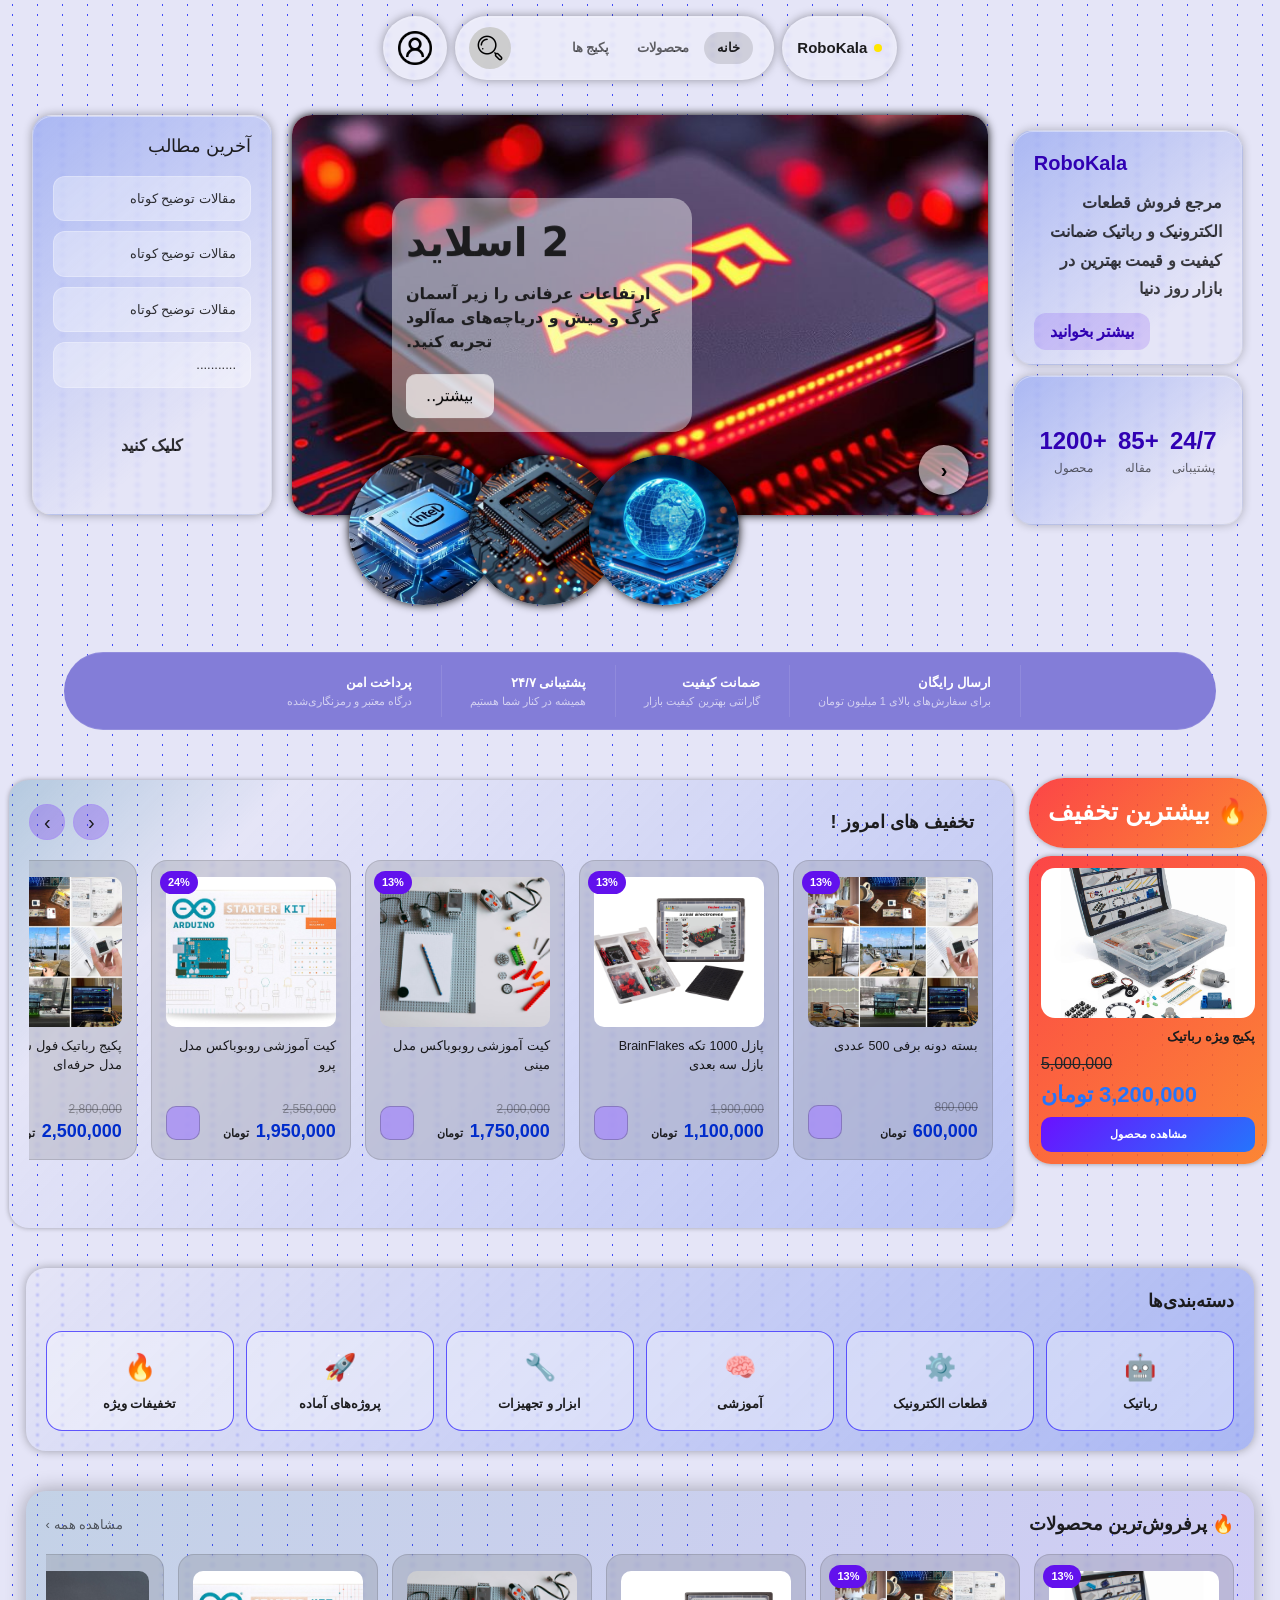
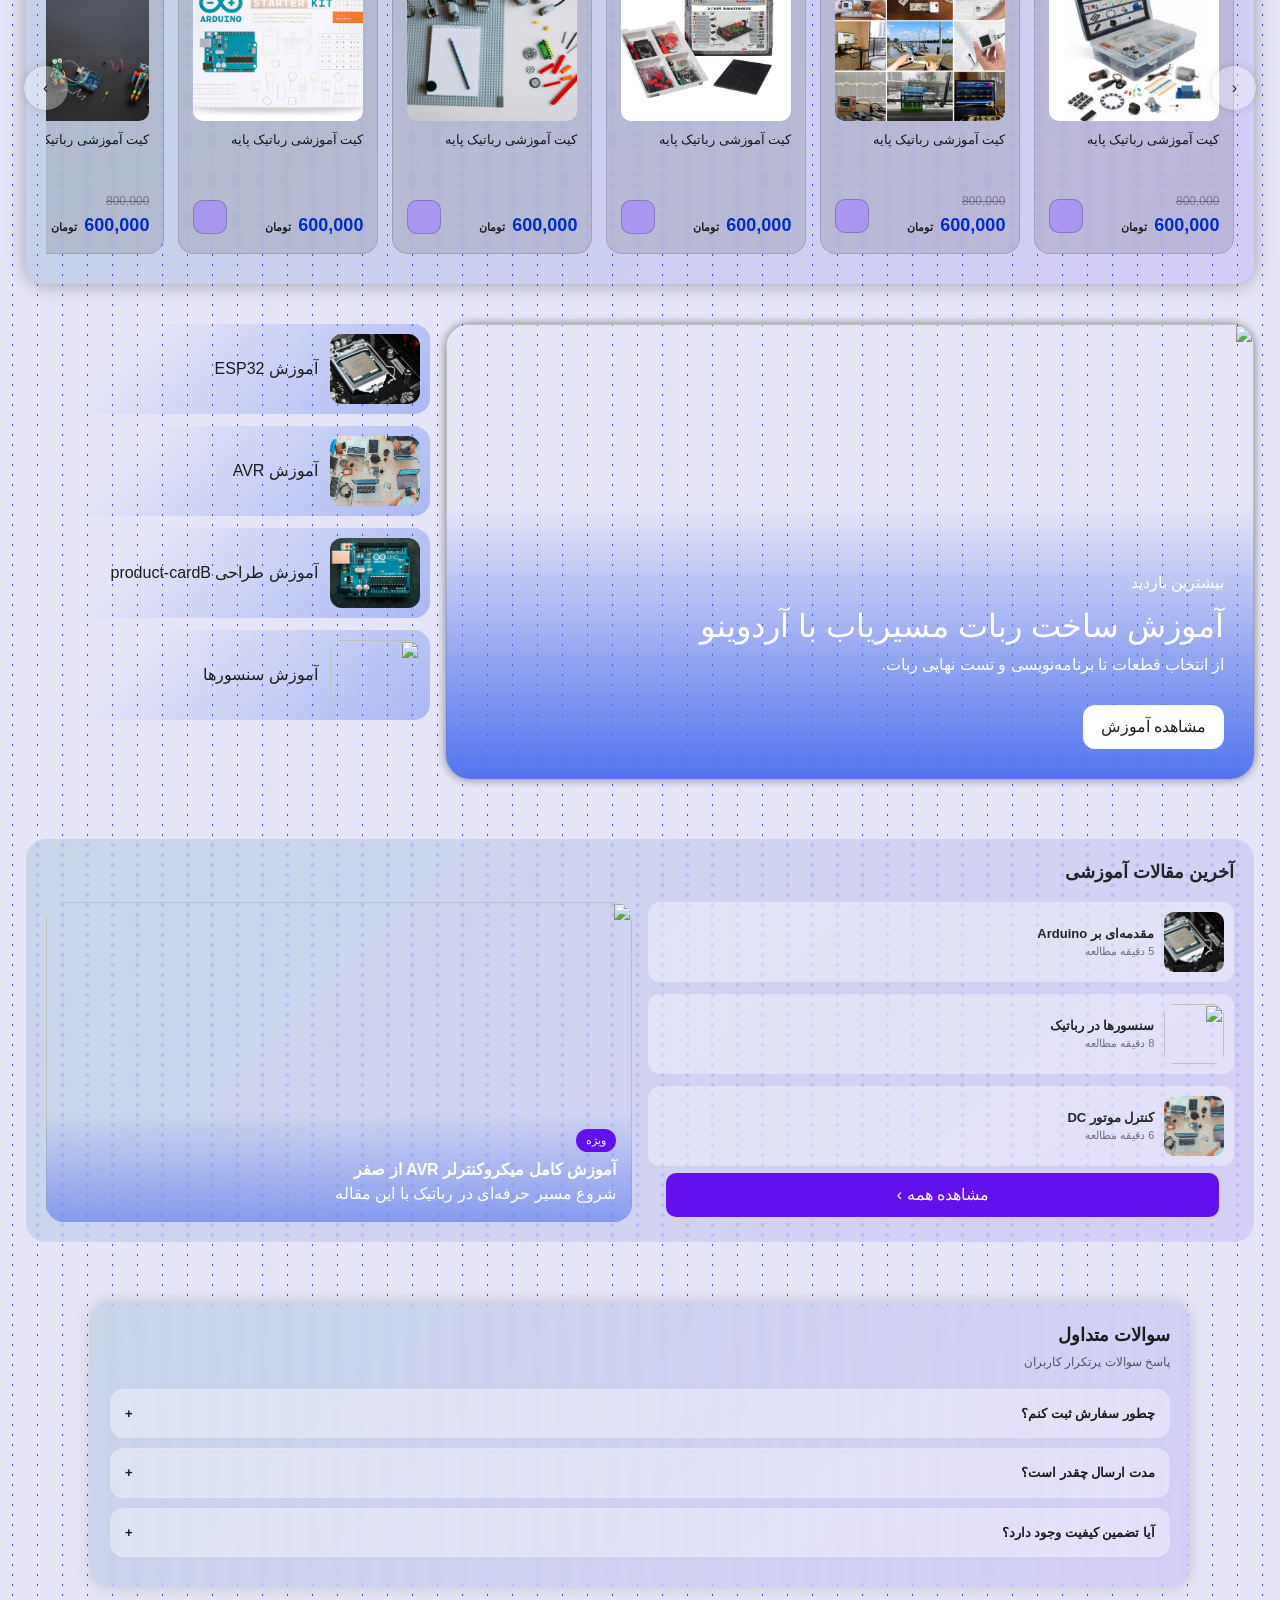
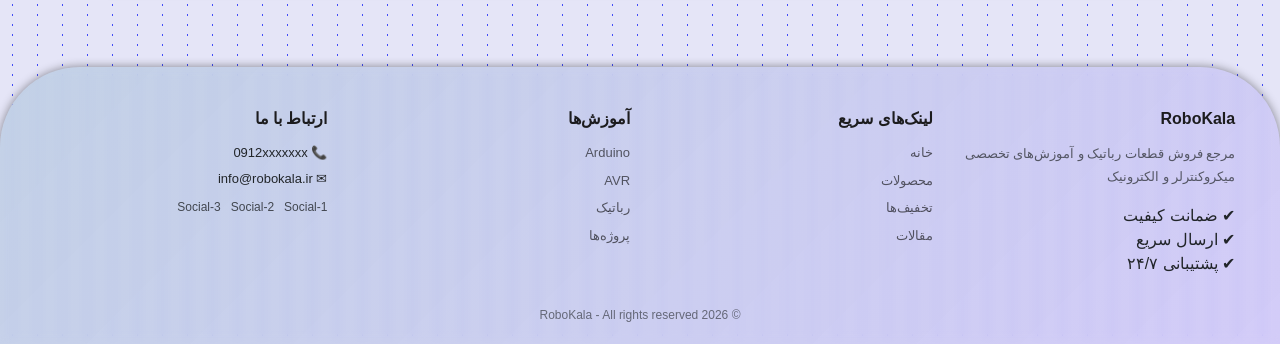
==== commit d7c0ba10: "finaly version... :)" ====
--- a/index.html
+++ b/index.html
@@ -1,26 +1,28 @@
 <!DOCTYPE html>
 <html lang="fa" dir="rtl">
+
 <head>
     <meta charset="UTF-8">
     <meta name="viewport" content="width=device-width, initial-scale=1.0">
-    <link href="https://cdn.jsdelivr.net/npm/bootstrap@5.3.8/dist/css/bootstrap.min.css" rel="stylesheet"
-        integrity="sha384-sRIl4kxILFvY47J16cr9ZwB07vP4J8+LH7qKQnuqkuIAvNWLzeN8tE5YBujZqJLB" crossorigin="anonymous">
+    <link rel="stylesheet" href="components/bootstrap/bootstrap.css">
     <link rel="stylesheet" href="https://cdn.jsdelivr.net/npm/@tabler/icons-webfont@latest/tabler-icons.min.css">
-    <link rel="stylesheet" href="css/root.css">
+    <link rel="stylesheet" href="components/css/root.css">
     <link rel="stylesheet" href="components/css/components.css">
-    <link rel="stylesheet" href="css/nav-and-body.css">
-    <link rel="stylesheet" href="css/news-slider.css">
-    <link rel="stylesheet" href="css/product-card.css">
-    <link rel="stylesheet" href="css/offer-slider.css">
-    <link rel="stylesheet" href="css/tracker.css">
-    <link rel="stylesheet" href="css//best-seller.css">
-    <link rel="stylesheet" href="css/category.css">
-    <link rel="stylesheet" href="css/edu.css">
-    <link rel="stylesheet" href="css/blog.css">
-    <link rel="stylesheet" href="css/faq.css">
-    <link rel="stylesheet" href="css/footer.css">
+    <link rel="stylesheet" href="components/css/body.css">
+    <link rel="stylesheet" href="components/css/navbar.css">
+    <link rel="stylesheet" href="css/index/news-slider.css">
+    <link rel="stylesheet" href="components/css/product-card.css">
+    <link rel="stylesheet" href="css/index/offer-slider.css">
+    <link rel="stylesheet" href="components/css/tracker.css">
+    <link rel="stylesheet" href="components/css/slider.css">
+    <link rel="stylesheet" href="css/index/category.css">
+    <link rel="stylesheet" href="css/index/edu.css">
+    <link rel="stylesheet" href="components/css/blog.css">
+    <link rel="stylesheet" href="components/css/faq.css">
+    <link rel="stylesheet" href="components/css/footer.css">
     <title>روبوکالا</title>
 </head>
+
 <body>
     <!-- navbar -->
     <nav class="nav-wrap">
@@ -38,7 +40,7 @@
                 <button class="lnk active">خانه</button>
                 <button class="lnk">محصولات</button>
                 <button class="lnk">پکیج ها</button>
-                <button class="lnk">تماس</button>
+                <button class="lnk"><i class="ti ti-shopping-cart"></i></button>
             </div>
             <div class="search-wrapper" id="searchWrapper">
                 <input type="text" class="search-input" id="searchInput" placeholder="جستجو...">
@@ -717,21 +719,22 @@
             © 2026 RoboKala - All rights reserved
         </div>
     </footer>
-<!-- ==================== script ==================== -->
+    <!-- ==================== script ==================== -->
     <script src="https://cdn.jsdelivr.net/npm/bootstrap@5.3.8/dist/js/bootstrap.bundle.min.js"
         integrity="sha384-FKyoEForCGlyvwx9Hj09JcYn3nv7wiPVlz7YYwJrWVcXK/BmnVDxM+D2scQbITxI"
         crossorigin="anonymous"></script>
     <!-- nav & searchBar -->
-    <script src="js/nav-and-searchBar.js"></script>
+    <script src="components/js/navbar.js"></script>
     <!-- news-slider -->
-    <script src="js/news-slider.js"></script>
+    <script src="js/index/news-slider.js"></script>
     <!-- trucker -->
-    <script src="js/tracker.js"></script>
+    <script src="components/js/tracker.js"></script>
     <!-- offer-scroler -->
-    <script src="js/offer-scroler.js"></script>
+    <script src="js/index/offer-scroler.js"></script>
     <!-- best-seller -->
-    <script src="js/best-seller.js"></script>
+    <script src="components/js/slider.js"></script>
     <!-- FAQ -->
-    <script src="js/faq.js"></script>
+    <script src="components/js/faq.js"></script>
 </body>
+
 </html>
--- a/components/css/root.css
+++ b/components/css/root.css
@@ -0,0 +1,99 @@
+/* ===================== DESIGN TOKENS ===================== */
+:root {
+  /* Brand */
+  --clr-primary: #6211ED;
+  --clr-primary-light: rgba(98, 17, 237, 0.15);
+  --clr-primary-mid: rgba(98, 17, 237, 0.25);
+  --clr-primary-hover: rgba(98, 17, 237, 0.40);
+  --clr-primary-text: #3000b3;
+
+  --clr-secondary: #2575FC;
+  --clr-secondary-dark: #002CCB;
+  --clr-grad-main: linear-gradient(135deg, #6a11ff, #2575fc);
+
+  --clr-accent: #FF4646;
+  --clr-accent-grad: linear-gradient(135deg, #ff2e2edf, #ff7818de);
+
+  /* Background */
+  --clr-bg: #E5E5F7;
+  --clr-bg-dot: #444CF7;
+  --clr-surface-glass: rgba(255, 255, 255, 0.195);
+  --clr-surface-white: rgba(255, 255, 255, 0.35);
+  --clr-surface-card: rgba(98, 98, 98, 0.19);
+  --clr-overlay-modal: rgba(98, 17, 237, 0.12);
+
+  /* Gradients */
+  --clr-grad-teal: linear-gradient(133deg,
+      rgba(42, 123, 155, 0) 0%,
+      rgba(87, 119, 199, 0) 26%,
+      rgba(83, 116, 237, 0.4) 100%);
+  --clr-grad-teal-rev: linear-gradient(319deg,
+      rgba(42, 123, 155, 0) 0%,
+      rgba(87, 119, 199, 0) 26%,
+      rgba(83, 116, 237, 0.4) 100%);
+  --clr-grad-section: linear-gradient(135deg,
+      rgba(42, 123, 155, 0.18),
+      rgba(82, 24, 255, 0.12));
+  --clr-grad-section-sm: linear-gradient(135deg,
+      rgba(42, 123, 155, 0.14),
+      rgba(82, 24, 255, 0.10));
+  --clr-grad-blue: linear-gradient(160deg,
+      rgb(192, 210, 255),
+      rgb(167, 139, 250));
+  --clr-grad-overlay: linear-gradient(to top,
+      rgba(83, 116, 237, 0.999),
+      transparent 60%);
+  --clr-grad-offer: linear-gradient(133deg,
+      rgba(42, 123, 155, 0.26) 0%,
+      rgba(87, 119, 199, 0) 20%,
+      rgba(83, 116, 237, 0.29) 100%);
+  --clr-grad-cat: linear-gradient(135deg,
+      rgba(87, 119, 199, 0),
+      rgba(83, 116, 237, 0.4));
+
+  /* Text */
+  --clr-text: #1C1C1E;
+  --clr-text-muted: rgba(0, 0, 0, 0.6);
+  --clr-text-faint: rgba(0, 0, 0, 0.344);
+  --clr-text-white: #ffffff;
+
+  /* Purple tones */
+  --clr-purple-bar: rgb(131, 125, 216);
+  --clr-purple-light: rgb(179, 192, 255);
+  --clr-purple-card: rgba(167, 139, 250, 0.743);
+  --clr-purple-hover: rgba(167, 139, 250, 0.4);
+
+  /* Border / Shadow */
+  --clr-border: rgba(255, 255, 255, 0.12);
+  --clr-border-dark: rgba(42, 42, 42, 0.15);
+  --clr-border-blue: rgba(17, 0, 255, 0.634);
+  --clr-border-purple: rgba(167, 139, 250, 0.4);
+  --clr-shadow: rgba(0, 0, 0, 0.35);
+  --clr-shadow-sm: rgba(0, 0, 0, 0.15);
+  --clr-shadow-card: rgba(0, 0, 0, 0.317);
+
+  /* Scrollbar */
+  --sb-track-color: #ffffff6b;
+  --sb-thumb-color: #5863fdbe;
+  --sb-size: 8px;
+
+  /* Status Colors */
+
+  --clr-success-bg: rgba(34, 197, 94, 0.28);
+  --clr-success-text: #156c35;
+
+  --clr-info-bg: rgba(59, 130, 246, 0.15);
+  --clr-info-text: #2563eb;
+
+  --clr-warning-bg: rgba(234, 178, 8, 0.441);
+  --clr-warning-text: #8a5f00;
+
+  --clr-danger-bg: rgba(239, 68, 68, 0.15);
+  --clr-danger-text: #dc2626;
+
+  --clr-state-neutral-bg: rgba(100, 100, 100, 0.15);
+  --clr-state-neutral-text: #3f3f3f;
+
+}
+
+/* ========================================================= */
--- a/components/css/body.css
+++ b/components/css/body.css
@@ -0,0 +1,21 @@
+html, body {
+  font-family: sans-serif;
+  background-color: var(--clr-bg);
+  background-image: radial-gradient(circle, var(--clr-bg-dot) 0.8px, transparent 0.8px);
+  background-size: 25px 10px;
+  margin: 0;
+  padding: 0;
+}
+
+* { box-sizing: border-box; }
+
+body {
+  min-height: 100vh;
+}
+
+body::-webkit-scrollbar       { width: var(--sb-size); }
+body::-webkit-scrollbar-track { background: var(--sb-track-color); border-radius: 4px; }
+body::-webkit-scrollbar-thumb { background: var(--sb-thumb-color); border-radius: 4px; }
+@supports not selector(::-webkit-scrollbar) {
+  body { scrollbar-color: var(--sb-thumb-color) var(--sb-track-color); }
+}
--- a/components/css/navbar.css
+++ b/components/css/navbar.css
@@ -0,0 +1,197 @@
+/* ===================== nav ===================== */
+
+
+.nav-wrap {
+  position: fixed; top: 0; left: 0; right: 0;
+  display: flex; justify-content: center;
+  padding-top: 16px; z-index: 100; pointer-events: none;
+}
+
+.img-account { width: 42px; }
+
+.Byisland {
+  pointer-events: all;
+  display: flex; align-items: center; gap: 20px;
+  padding: 10px;
+  background: var(--clr-surface-glass);
+  color: black;
+  border: 0.5px solid var(--clr-border);
+  border-radius: 100px;
+  backdrop-filter: blur(2px); -webkit-backdrop-filter: blur(2px);
+  box-shadow: 0 0 10px var(--clr-shadow), inset 0 1px 0 rgba(255,255,255,0.14);
+  transition: transform 0.45s cubic-bezier(0.4,0,0.2,1);
+  overflow: hidden; white-space: nowrap;
+  max-width: calc(100vw - 32px); cursor: pointer;
+}
+.Byisland a { text-decoration: none; }
+.Byisland.Bypeeked { transform: translateX(var(--dir, 0)); }
+
+.island {
+  pointer-events: all;
+  display: flex; align-items: center; gap: 20px;
+  padding: 10px 20px;
+  background: rgba(255,255,255,0.25);
+  color: black;
+  border: 0.5px solid var(--clr-border);
+  border-radius: 100px;
+  backdrop-filter: blur(2px); -webkit-backdrop-filter: blur(2px);
+  box-shadow: 0 0 10px var(--clr-shadow), inset 0 1px 0 rgba(255,255,255,0.14);
+  transition: transform 0.45s cubic-bezier(0.4,0,0.2,1);
+  overflow: hidden; white-space: nowrap;
+  max-width: calc(100vw - 32px);
+}
+.island.peeked       { transform: translateY(-98%); }
+.island.peeked:hover { transform: translateY(0); }
+
+.logo {
+  display: flex; align-items: center; gap: 7px;
+  color: var(--clr-text); font-size: 15px; font-weight: 600;
+}
+.logo-dot {
+  width: 8px; height: 8px; border-radius: 50%;
+  background: #ffe600;
+  box-shadow: 0 0 8px var(--clr-purple-hover);
+  flex-shrink: 0;
+}
+
+.links { display: flex; gap: 2px; }
+.lnk {
+  padding: 6px 13px; border-radius: 100px;
+  font-size: 13px; font-weight: 600;
+  color: var(--clr-text-muted);
+  cursor: pointer; border: none; background: transparent; transition: all 0.2s;
+  white-space: nowrap;
+}
+.lnk:hover, .lnk.active {
+  color: var(--clr-text);
+  background: rgba(0,0,0,0.12);
+}
+
+.search-wrapper { position: relative; width: 35px; height: 42px; z-index: 1000; }
+.search-input {
+  position: absolute; right: 0; top: 0;
+  width: 42px; height: 42px;
+  border: none; outline: none; border-radius: 100px;
+  padding-right: 50px; opacity: 0; pointer-events: none; transition: .3s;
+}
+.search-wrapper.active .search-input {
+  width: 320px; opacity: 1; pointer-events: auto;
+  background: rgb(214,214,214); transform: translateX(88%);
+}
+
+.nav-search {
+  padding: 5px; background: rgba(202,202,202,0.91);
+  color: var(--clr-text); border-radius: 100px;
+  font-size: 13px; font-weight: 600; cursor: pointer; border: none;
+  white-space: nowrap; transition: opacity 0.2s; flex-shrink: 0;
+  z-index: 2; position: absolute; right: 0; top: 0; width: 42px; height: 42px;
+}
+.nav-search img  { padding: 0; width: 32px; }
+.nav-search:hover { opacity: 0.85; }
+
+.peek-bar {
+  position: absolute; bottom: 0; left: 50%; transform: translateX(-50%);
+  width: 150px; height: 4px;
+  background: var(--clr-surface-white); border-radius: 100px;
+  opacity: 0; transition: opacity 0.3s;
+}
+.island.peeked .peek-bar { opacity: 1; }
+
+.content { padding: 100px 40px 80px; max-width: 960px; margin: 0 auto; }
+.hero {
+  position: relative; padding: 25px 0 48px;
+  color: var(--clr-text-white);
+  display: flex; justify-content: center; height: 450px;
+}
+
+@keyframes bob {
+  0%, 100% { transform: translateY(0); }
+  50%       { transform: translateY(-5px); }
+}
+
+.grid {
+  display: grid;
+  grid-template-columns: repeat(auto-fit, minmax(220px, 1fr));
+  gap: 14px; margin-bottom: 14px;
+}
+.card {
+  background: rgb(255,255,255);
+  border: 1px solid rgba(0,0,0,0.147);
+  border-radius: 16px; padding: 20px;
+  box-shadow: 0 0 5px rgb(0,0,0);
+}
+.card h3 { font-size: 14px; font-weight: 600; color: var(--clr-text); margin-bottom: 6px; }
+.card p  { font-size: 13px; color: var(--clr-text-muted); line-height: 1.5; }
+
+@media (max-width: 600px) {
+  .island   { gap: 14px; }
+  .content  { padding: 90px 20px 60px; }
+}
+@media (max-width: 400px)  { .nav-search { display: none; } }
+@media (max-width: 768px) {
+  .Byisland, .island { gap: 10px; padding: 8px 12px; max-width: calc(100vw - 16px); }
+  .logo   { font-size: 13px; }
+  .lnk    { font-size: 12px; padding: 5px 10px; }
+  .links  { gap: 0; flex-wrap: wrap; justify-content: center; }
+  .search-wrapper.active .search-input { width: 240px; transform: translateX(70%); }
+  .nav-search { width: 38px; height: 38px; }
+  .nav-search img { width: 24px; }
+}
+@media (max-width: 490px) {
+  .island, .Byisland {
+    background: transparent !important; border: 0px solid gray !important;
+    padding: 8px 1px; display: flex; align-items: center;
+    justify-content: space-between; gap: 1px; overflow: visible;
+    transition: transform 0.2s cubic-bezier(0.4,0,0.2,1);
+  }
+  .Byisland.peeked, .island.peeked   { transform: translateY(0%) translateX(-120%); }
+  .Byisland.peeked:hover, .island.peeked:hover { transform: translateY(0) translateX(0); }
+  .nav-wrap:hover .Byisland  { transform: translateY(0) translateX(0); opacity: 1; }
+  .Byisland.Bypeeked         { transform: translateX(-150%); }
+  #byLogo                    { display: none; }
+
+  .links {
+    display: flex; flex-wrap: nowrap; gap: 5px;
+    overflow-x: auto; overflow-y: hidden;
+    padding: 6px 4px; margin: 0;
+    scroll-padding: 10px; -webkit-overflow-scrolling: touch;
+    scroll-snap-type: x mandatory;
+  }
+  .links > *              { flex: 0 0 auto; }
+  .links::before, .links::after { content: ""; flex: 0 0 8px; }
+
+  .peek-bar {
+    position: absolute; bottom: 0; right: -8%;
+    width: 10px; height: 50px;
+    background: rgba(255,255,255,0.909); border-radius: 100px;
+    opacity: 0; transition: opacity 0.3s;
+  }
+  .lnk {
+    padding: 10px; font-size: 13px; font-weight: 600;
+    border-radius: 999px; scroll-snap-align: center;
+    background: var(--clr-surface-glass);
+    border: 1px solid rgba(0,0,0,0.08);
+    box-shadow: 0 0 5px rgba(0,0,0,0.327);
+    white-space: nowrap;
+  }
+  .logo          { font-size: 13px; }
+  .img-account   { width: 38px; }
+
+  .search-wrapper { position: relative; width: 44px; height: 44px; }
+  .nav-search {
+    width: 44px; height: 44px;
+    background: rgba(0,0,0,0.08); border-radius: 50%;
+    display: flex; align-items: center; justify-content: center;
+    z-index: 2; right: -10px;
+  }
+  .search-wrapper.active .search-input {
+    width: 235px; height: 55px; opacity: 1; pointer-events: auto;
+    position: absolute; top: -5px; right: -85px;
+    background: #fff; border: 1px solid rgba(0,0,0,0.12);
+  }
+  .content { padding: 90px 14px 60px; }
+}
+/* ====================================================== */
+.ti-shopping-cart{
+  font-size: 18px;
+}
--- a/css/index/news-slider.css
+++ b/css/index/news-slider.css
@@ -0,0 +1,196 @@
+/* ===================== slider ===================== */
+.container {
+  position: absolute;
+  transform: translate(0, -3%);
+  width: 100%;
+  margin: auto;
+  height: 400px;
+  background: transparent;
+  border-radius: 20px;
+}
+.container .slide             { border-radius: 20px; }
+.container .slide .item {
+  width: 150px; height: 150px;
+  position: absolute; bottom: 0; left: 0;
+  transform: translate(-250%, 60%);
+  border-radius: 50%;
+  box-shadow: 0 0 10px #000000;
+  background-position: 50% 50%; background-size: cover;
+  display: inline-block; transition: all 0.5s;
+}
+
+.slide .item:nth-child(1) {
+  top: 0; left: 0; transform: translate(0,0);
+  width: 100%; height: 100%; border-radius: 20px; transition: all .5s;
+}
+.slide .item:nth-child(2) { left: 62%; }
+.slide .item:nth-child(3) { left: calc(62% + 120px); }
+.slide .item:nth-child(4) { left: calc(62% + 240px); }
+.slide .item:nth-child(n+5) { left: calc(62% + 360px); opacity: 0; }
+
+.slide .item:nth-child(1) .content-slider { display: block; }
+.slide .item:nth-child(2) .content-slider { display: none; }
+
+.item .content-slider {
+  position: absolute; top: 50%; left: 100px; width: 300px;
+  padding: 2%; border-radius: 20px; text-align: left;
+  color: var(--clr-text);
+  background-color: rgba(255,255,255,0.424);
+  transform: translate(0,-50%);
+  font-family: system-ui; display: none;
+}
+
+.content-slider .name {
+  font-size: 40px; text-transform: uppercase; font-weight: bold;
+  opacity: 0; animation: animate 1s ease-in-out 1 forwards;
+}
+.content-slider .des {
+  margin-top: 10px; margin-bottom: 20px; font-weight: bold;
+  opacity: 0; animation: animate 1s ease-in-out 0.3s 1 forwards;
+}
+.content-slider button {
+  padding: 10px 20px; border: none; cursor: pointer;
+  opacity: 0; border-radius: 10px;
+  background-color: rgba(255,255,255,0.673);
+  transition: all 0.5s;
+  animation: animate 1s ease-in-out 0.6s 1 forwards;
+}
+.content-slider button:hover { background-color: rgb(255,255,255); }
+
+@keyframes animate {
+  from { opacity: 0; transform: translate(0,100px); filter: blur(30px); }
+  to   { opacity: 1; transform: translate(0);        filter: blur(0); }
+}
+
+.slider-btn {
+  display: flex; flex-direction: row; gap: 20px;
+  right: 10%; width: 100%;
+  align-items: center; text-align: center;
+  position: absolute; bottom: 70px;
+  transform: translate(8%, 100%);
+}
+.slider-btn button {
+  border-radius: 50%; border: none; cursor: pointer;
+  margin: 0 5px; box-shadow: 0 0 5px rgb(0,0,0);
+  transition: 0.3s;
+  background: rgba(255,255,255,0.549);
+}
+.slider-btn button:hover {
+  color: var(--clr-text);
+  transform: scale(1.1);
+  background: rgba(255,255,255,0.878);
+  border-radius: 10px;
+}
+.prev { width: 40px; height: 40px; font-size: 20px; font-weight: bold; display: none; }
+.next { width: 50px; height: 50px; font-size: 20px; font-weight: bold; }
+
+/* side card */
+.side-card {
+  width: 240px; min-height: 400px;
+  border-radius: 20px;
+  display: flex; flex-direction: column; transition: .3s;
+}
+.side-card:hover       { transform: translateY(-4px); }
+.side-card h3          { font-size: 18px; margin-bottom: 14px; color: var(--clr-text); }
+.side-card p           { font-size: 14px; line-height: 1.8; color: rgba(0,0,0,0.75); }
+.side-card a {
+  margin-top: auto; text-decoration: none;
+  padding: 10px 16px; border-radius: 12px;
+  background: var(--clr-primary-light);
+  color: var(--clr-primary-text);
+  font-weight: 700; text-align: center; transition: .3s;
+}
+.side-card a:hover { background: var(--clr-primary-mid); }
+
+.con-card {
+  padding: 20px;
+  background: var(--clr-grad-teal-rev);
+  backdrop-filter: blur(2px); -webkit-backdrop-filter: blur(2px);
+  border: 1px solid rgba(218,218,218,0.3);
+  box-shadow: 0 0 10px var(--clr-shadow-card), inset 0 1px 0 rgba(255,255,255,0.4);
+}
+.con-card h3 { margin-bottom: 18px; }
+
+.con-item {
+  padding: 12px 14px; margin-bottom: 10px;
+  border-radius: 12px;
+  background: rgba(255,255,255,.35);
+  border: 1px solid rgba(255,255,255,.25);
+  font-size: 13px; cursor: pointer; transition: .25s;
+}
+.con-item:hover { background: rgba(255,255,255,.55); transform: translateX(-3px); }
+
+.hero-layout {
+  width: min(1400px, 95%);
+  margin: auto; padding-top: 8%;
+  display: flex; align-items: center; justify-content: center; gap: 20px;
+}
+.hero       { flex: 1; }
+.more-con   { margin: auto; }
+
+.con-card .more-con { font-weight: bold; transition: transform .3s ease; }
+.con-card:hover .more-con { transform: scale(1.3) rotate(360deg); }
+
+.side-right {
+  background: var(--clr-grad-teal-rev);
+  border-radius: 20px; padding: 20px; margin: 2%;
+  backdrop-filter: blur(2px); -webkit-backdrop-filter: blur(2px);
+  border: 1px solid rgba(198,198,198,0.3);
+  box-shadow: 0 0 10px rgba(0,0,0,0.236), inset 0 1px 0 rgba(255,255,255,0.4);
+}
+.side-right p  { font-size: 16px; font-weight: bold; }
+.side-right h3 { font-size: 20px; font-weight: bold; color: var(--clr-primary-text); }
+
+.stats {
+  min-height: 150px;
+  display: flex; justify-content: space-around; align-items: center; text-align: center;
+}
+.stat-item   { display: flex; flex-direction: column; }
+.stat-number { font-size: 24px; font-weight: 700; color: var(--clr-primary-text); margin: auto 5px; }
+.stat-label  { font-size: 12px; color: var(--clr-text-muted); }
+
+@media (max-width: 490px) {
+  .container {
+    width: 100%; height: auto;
+    transform: none; position: relative;
+    border-radius: 10px; padding: 10px;
+  }
+  .hero {
+    width: 102%; transform: translateX(1%);
+    height: auto; border-radius: 10px;
+  }
+  .container .slide { height: 420px; position: relative; }
+  .container .slide .item {
+    width: 100%; height: 420px;
+    top: 0; left: 0; transform: none;
+    border-radius: 15px;
+    box-shadow: 0 0 10px rgba(0,0,0,0.584);
+  }
+  .slide .item:not(:first-child) { display: none; }
+  .item .content-slider {
+    display: block !important;
+    width: 90%; left: 50%;
+    transform: translate(-50%,-50%); text-align: center;
+  }
+  .content-slider .name { font-size: 24px; }
+  .content-slider .des  { font-size: 13px; }
+  .slider-btn {
+    position: absolute; bottom: 20px; left: 0; right: 0;
+    transform: translate(0);
+    display: flex; justify-content: space-between; align-items: center;
+    padding: 0 14px; gap: 0;
+  }
+  .slider-btn button { border-radius: 10px; }
+  .prev, .next       { display: block; width: 38px; height: 70px; }
+
+  .hero-layout {
+    flex-direction: column; gap: 5px; margin-top: 20%;
+  }
+  .side-card {
+    width: 350px; max-width: 100%; min-height: auto;
+  }
+  .hero        { width: 100%; }
+  .side-right p  { font-size: 19px; font-weight: bold; }
+  .side-right h3 { font-size: 21px; font-weight: bold; color: var(--clr-primary-text); }
+}
+/* ================================================== */
--- a/components/css/product-card.css
+++ b/components/css/product-card.css
@@ -0,0 +1,166 @@
+/* ===================== GLOBAL PRODUCT CARD ===================== */
+.product-card {
+  flex: 0 0 180px;
+  height: fit-content;
+  background: var(--clr-surface-card);
+  border: 1px solid var(--clr-border-dark);
+  border-radius: 16px;
+  padding: 16px 14px 14px;
+  display: flex;
+  flex-direction: column;
+  gap: 10px;
+  scroll-snap-align: start;
+  width: 200px;
+  backdrop-filter: blur(2px);
+  -webkit-backdrop-filter: blur(2px);
+  transition: background 0.2s, border 0.2s;
+  position: relative;
+  height: 300px;
+}
+
+.product-card:hover {
+  background: rgba(255, 255, 255, 0.11);
+  border-color: var(--clr-border-purple);
+}
+
+.product-card__img {
+  width: 100%;
+  height: 150px;
+  border-radius: 10px;
+  overflow: visible;
+  display: flex;
+  align-items: center;
+  justify-content: center;
+  background: rgba(255, 255, 255, 0.06);
+}
+
+.product-card__img img {
+  width: 170px;
+  height: 150px;
+  object-fit: cover;
+  object-position: center;
+  display: block;
+  border-radius: 10px;
+  transition: transform 0.35s ease,
+              box-shadow 0.35s ease,
+              height 0.35s ease,
+              margin-top 0.35s ease;
+}
+
+.product-card:hover .product-card__img img {
+  height: 180px;
+  margin-top: 35px;
+  transform: scale(1.1);
+  box-shadow: 0 15px 30px rgba(0, 0, 0, 0.25);
+  z-index: 5;
+}
+
+.product-card__badge {
+  position: absolute;
+  top: 10px;
+  left: 8px;
+  background: var(--clr-primary);
+  color: var(--clr-text-white);
+  font-size: 11px;
+  font-weight: 700;
+  padding: 3px 8px;
+  border-radius: 100px;
+}
+
+.product-card__name {
+  font-size: 12.5px;
+  font-weight: 500;
+  color: rgba(1, 1, 1, 0.88);
+  line-height: 1.5;
+  min-height: 36px;
+}
+
+.product-card__price-box {
+  display: flex;
+  flex-direction: column;
+  gap: 2px;
+  min-height: 44px;justify-content: flex-end;
+}
+
+.product-card__old {
+  font-size: 12px;
+  color: var(--clr-text-faint);
+  text-decoration: line-through;
+}
+
+.product-card__price {
+  font-size: 18px;
+  font-weight: 700;
+  color: var(--clr-secondary-dark);
+}
+
+.product-card__unit {
+  font-size: 11px;
+  color: var(--clr-text);
+  margin-right: 2px;
+}
+
+.product-card__footer {
+  display: flex;
+  align-items: center;
+  justify-content: space-between;
+  margin-top: auto;
+}
+
+.product-card__cart {
+  width: 34px;
+  height: 34px;
+  border-radius: 10px;
+  background: var(--clr-purple-card);
+  border: 0.5px solid rgba(0, 0, 0, 0.204);
+  display: flex;
+  align-items: center;
+  justify-content: center;
+  cursor: pointer;
+  transition: background 0.2s;
+  color: var(--clr-text);
+  font-size: 16px;
+}
+
+.product-card__cart:hover { background: var(--clr-purple-hover); }
+
+.product-card__btn {
+  padding: 8px 10px;
+  border: none;
+  border-radius: 12px;
+  background: var(--clr-grad-main);
+  color: var(--clr-text-white);
+  cursor: pointer;
+  font-size: 12px;
+  font-weight: 600;
+  transition: opacity 0.2s, transform 0.2s;
+}
+
+.product-card__btn:hover {
+  opacity: 0.9;
+  transform: scale(1.03);
+}
+
+@media (max-width: 768px) {
+  .product-card {
+    min-height: 300px;
+  }
+
+  .product-card__img {
+    height: 150px;
+  }
+
+  .product-card__img img {
+    width: 100%;
+    height: 150px;
+    margin-top: 0 !important;
+    transform: none !important;
+  }
+
+  .product-card__name {
+    min-height: 42px;
+    -webkit-box-orient: vertical;
+    overflow: hidden;
+  }
+}
+/* ============================================================== */
--- a/css/index/offer-slider.css
+++ b/css/index/offer-slider.css
@@ -0,0 +1,275 @@
+/* ===================== offer-slider ===================== */
+.ps-wrap {
+  max-width: 99%;
+  margin: 40px auto 0;
+  background: var(--clr-grad-offer);
+  border-radius: 20px;
+  padding: 24px 20px;
+  font-family: sans-serif;
+  direction: rtl;
+  position: relative;
+  overflow: hidden;
+  box-shadow: 0 0 5px var(--clr-shadow-card);
+}
+
+.ps-header {
+  display: flex;
+  align-items: center;
+  justify-content: space-between;
+  margin-bottom: 20px;
+}
+
+.ps-title {
+  font-size: 18px;
+  font-weight: 700;
+  color: var(--clr-text);
+  padding-right: 2%;
+}
+
+.ps-scroll {
+  display: flex;
+  gap: 14px;
+  overflow-x: auto;
+  scrollbar-width: none;
+  padding-bottom: 4px;
+  scroll-snap-type: x mandatory;
+  align-items: flex-start;
+}
+
+.ps-scroll::-webkit-scrollbar {
+  display: none;
+}
+
+.ps-promo {
+  flex: 0 0 160px;
+  height: 340px;
+  background: var(--clr-grad-blue);
+  border: 0.5px solid var(--clr-border-purple);
+  border-radius: 16px;
+  padding: 20px 16px;
+  display: flex;
+  flex-direction: column;
+  align-items: center;
+  justify-content: center;
+  gap: 12px;
+  scroll-snap-align: start;
+  text-align: center;
+}
+
+.ps-promo-icon {
+  font-size: 40px;
+}
+
+.ps-promo-text {
+  font-size: 15px;
+  font-weight: 700;
+  color: var(--clr-text-white);
+  line-height: 1.4;
+}
+
+.ps-promo-btn {
+  font-size: 12px;
+  color: var(--clr-text);
+  font-weight: bold;
+  border: 0.5px solid var(--clr-border-purple);
+  border-radius: 100px;
+  padding: 5px 14px;
+  cursor: pointer;
+  background: var(--clr-primary-light);
+  box-shadow: 0 0 4px var(--clr-shadow-card);
+  white-space: nowrap;
+}
+
+.ps-nav {
+  display: flex;
+  gap: 8px;
+}
+
+.ps-btn {
+  width: 36px;
+  height: 36px;
+  border-radius: 50px;
+  border: 0.5px solid var(--clr-border-purple);
+  background: var(--clr-primary-mid);
+  color: var(--clr-text);
+  cursor: pointer;
+  font-size: 20px;
+  display: flex;
+  align-items: center;
+  justify-content: center;
+  transition: 0.2s;
+}
+
+.ps-btn:hover {
+  background: var(--clr-primary-hover);
+}
+
+.offer-layout {
+  display: flex;
+  gap: 16px;
+  width: min(1400px, 98%);
+  margin: 10px auto 0;
+  align-items: stretch;
+}
+
+.ps-wrap {
+  flex: 0 0 80%;
+}
+
+.deal-col {
+  flex: 0 0 19%;
+  display: flex;
+  flex-direction: column;
+  gap: 8px;
+  padding-top: 3%;
+}
+
+.featured-deal {
+  background: var(--clr-accent-grad);
+  border-radius: 22px;
+  padding: 12px;
+  display: flex;
+  flex-direction: column;
+  gap: 10px;
+  box-shadow: 0 0 5px var(--clr-shadow);
+  overflow: hidden;
+}
+
+.deal-badge {
+  background: var(--clr-accent-grad);
+  color: var(--clr-text-white);
+  height: 70px;
+  padding: 15px 10px;
+  border-radius: 50px;
+  font-size: 25px;
+  font-weight: 700;
+  text-align: center;
+  box-shadow: 0 0 5px var(--clr-shadow-card);
+}
+
+.price-box {
+  display: flex;
+  flex-direction: column;
+  gap: 2px;
+  justify-content: start;
+  align-items: flex-end;
+}
+
+.old {
+  font-size: 16px;
+  opacity: 1;
+  text-decoration: line-through;
+}
+
+.price {
+  font-size: 22px;
+  font-weight: 800;
+  color: var(--clr-secondary);
+}
+
+.deal-img {
+  width: 100%;
+  height: 150px;
+  border-radius: 14px;
+  overflow: visible;
+  position: relative;
+}
+
+.deal-img img {
+  width: 100%;
+  height: 100%;
+  object-fit: cover;
+  border-radius: 14px;
+  transition: transform 0.35s ease, box-shadow 0.35s ease, height .35s ease;
+  position: relative;
+  z-index: 1;
+}
+
+.featured-deal:hover .deal-img img {
+  height: 200px;
+  transform: scale(1.1);
+  box-shadow: 0 15px 30px var(--clr-shadow-sm);
+  z-index: 5;
+}
+
+.deal-content {
+  display: flex;
+  flex-direction: column;
+  gap: 6px;
+}
+
+.deal-title {
+  font-size: 13px;
+  font-weight: 600;
+  line-height: 1.4;
+  color: var(--clr-text);
+}
+
+.deal-btn {
+  padding: 9px 10px;
+  border-radius: 10px;
+  border: none;
+  cursor: pointer;
+  background: var(--clr-grad-main);
+  color: var(--clr-text-white);
+  font-size: 11px;
+  font-weight: 600;
+}
+
+.deal-btn:hover {
+  transform: scale(1.03);
+  opacity: 0.9;
+}
+
+@media (max-width: 490px) {
+  .ps-wrap {
+    background: var(--clr-grad-offer);
+    box-shadow: 0 0 8px var(--clr-shadow-card);
+    width: 100%;
+    max-width: 96%;
+    margin: 25px auto 0;
+    border-radius: 20px;
+    padding: 14px 1px;
+  }
+
+  .ps-scroll {
+    display: grid;
+    grid-auto-flow: column;
+    grid-template-rows: repeat(1, auto);
+    gap: 12px;
+    overflow-x: auto;
+    overflow-y: hidden;
+    margin: 2px;
+    padding-bottom: 8px;
+    scroll-snap-type: x mandatory;
+    -webkit-overflow-scrolling: touch;
+  }
+
+  .ps-scroll::-webkit-scrollbar {
+    display: none;
+  }
+
+  .pc,
+  .ps-promo {
+    width: 240px;
+    scroll-snap-align: start;
+  }
+
+  .ps-title {
+    padding-right: 5%;
+  }
+
+  .offer-layout {
+    flex-direction: column;
+  }
+
+  .ps-wrap,
+  .featured-deal {
+    flex: 0 0 100%;
+  }
+
+  .featured-deal {
+    min-height: 160px;
+  }
+}
+/* ======================================================== */
--- a/components/css/tracker.css
+++ b/components/css/tracker.css
@@ -0,0 +1,58 @@
+/* ===================== tracker ===================== */
+.bar-wrap {
+  margin: 100px auto 0;
+  max-width: 90%;
+  overflow: hidden;
+  padding: 12px 0;
+  background: var(--clr-purple-bar);
+  border-top:    0.5px solid var(--clr-border);
+  border-bottom: 0.5px solid var(--clr-border);
+  border-radius: 50px;
+  position: relative;
+}
+.bar-track {
+  display: flex; justify-content: center;
+  flex-wrap: nowrap; width: 100%;
+}
+.feat {
+  display: flex; align-items: center; gap: 1px;
+  padding: 8px 28px;
+  border-right: 0.5px solid rgba(255,255,255,0.1);
+  white-space: nowrap; cursor: default; font-family: sans-serif;
+}
+.feat i        { font-size: 18px; color: var(--clr-primary); }
+.feat-title    { font-size: 13px; font-weight: bold; color: var(--clr-text-white); }
+.feat-sub      { font-size: 11px; color: rgba(255,255,255,0.641); }
+
+.fade-l, .fade-r {
+  position: absolute; top: 0; bottom: 0;
+  width: 60px; z-index: 2; pointer-events: none;
+}
+.fade-l { left: 0; }
+.fade-r { right: 0; }
+
+@media (max-width: 490px) {
+  .bar-wrap {
+    background: transparent; border: none;
+    padding: 10px; border-radius: 0; margin: 0 auto;
+  }
+  .bar-track {
+    display: grid;
+    grid-template-columns: repeat(2, 1fr);
+    gap: 5px; padding: 0 14px; margin: 0 auto;
+  }
+  .feat {
+    width: 100%; max-width: 170px;
+    display: flex; align-items: flex-start; gap: 10px;
+    padding: 12px; border-radius: 14px;
+    background: var(--clr-purple-light);
+    border: 1px solid rgba(0,0,0,0.06);
+    box-shadow: 0 0 5px rgba(0,0,0,0.186);
+    min-height: 70px;
+  }
+  .feat i      { font-size: 18px; flex-shrink: 0; }
+  .feat-title  { font-size: 15px; font-weight: 600; }
+  .feat-sub    { white-space: normal; font-size: 13px; line-height: 1.3; opacity: 0.8; }
+  .fade-l, .fade-r { display: none; }
+}
+/* =================================================== */
--- a/components/css/slider.css
+++ b/components/css/slider.css
@@ -0,0 +1,96 @@
+/* ===================== best-sellers ===================== */
+.bs-wrap {
+  width: min(1400px, 96%);
+  margin: 40px auto 0;
+  padding: 20px;
+  border-radius: 20px;
+  background: var(--clr-grad-section);
+  box-shadow: 0 0 20px var(--clr-shadow-card);
+}
+
+.bs-header {
+  display: flex;
+  justify-content: space-between;
+  align-items: center;
+  margin-bottom: 16px;
+}
+
+.bs-title {
+  font-size: 18px;
+  font-weight: 800;
+  color: var(--clr-text);
+}
+
+.bs-more {
+  font-size: 13px;
+  color: var(--clr-text-muted);
+  text-decoration: none;
+}
+
+.bs-grid {
+  display: grid;
+  grid-auto-flow: column;
+  grid-template-rows: repeat(1, auto);
+  grid-auto-columns: 200px;
+  gap: 14px;
+  width: max-content;
+}
+
+.bs-scroll {
+  overflow-x: auto;
+  scroll-snap-type: x mandatory;
+  -webkit-overflow-scrolling: touch;
+  scrollbar-width: none;
+  padding-bottom: 10px;
+  align-items: flex-start;
+}
+
+.bs-scroll::-webkit-scrollbar {
+  display: none;
+}
+
+.bs-section {
+  position: relative;
+}
+
+.bs-arrow {
+  position: absolute;
+  top: 50%;
+  transform: translateY(-50%);
+  width: 44px;
+  height: 44px;
+  border: none;
+  border-radius: 50%;
+  background: var(--clr-surface-white);
+  box-shadow: 0 0 10px var(--clr-shadow-sm);
+  color: var(--clr-text);
+  z-index: 10;
+}
+
+.bs-prev {
+  right: -22px;
+}
+
+.bs-next {
+  left: -22px;
+}
+
+.bs-arrow:hover {
+  transform: translateY(-50%) scale(1.08);
+}
+
+@media (max-width: 768px) {
+  .bs-wrap {
+    padding: 14px;
+  }
+
+  .bs-grid {
+    grid-template-rows: repeat(2, auto);
+    grid-auto-columns: 190px;
+  }
+
+  .bs-arrow {
+    display: none;
+  }
+}
+/* ======================================================== */
--- a/css/index/category.css
+++ b/css/index/category.css
@@ -0,0 +1,74 @@
+/* ===================== category ===================== */
+.cat-wrap {
+  width: min(1400px, 96%);
+  margin: 40px auto 0;
+  padding: 20px;
+  border-radius: 20px;
+  background: var(--clr-grad-cat);
+  box-shadow: 0 0 10px var(--clr-shadow-card);
+  backdrop-filter: blur(1px);
+}
+
+.cat-header {
+  display: flex;
+  justify-content: space-between;
+  align-items: center;
+  margin-bottom: 16px;
+}
+
+.cat-title {
+  font-size: 18px;
+  font-weight: 800;
+  color: var(--clr-text);
+}
+
+.cat-more {
+  font-size: 13px;
+  color: var(--clr-text-muted);
+  text-decoration: none;
+}
+
+.cat-grid {
+  display: grid;
+  grid-template-columns: repeat(6, 1fr);
+  gap: 12px;
+}
+
+.cat-card {
+  background: var(--clr-surface-white);
+  border: 1px solid var(--clr-border-blue);
+  border-radius: 16px;
+  padding: 16px 10px;
+  text-align: center;
+  cursor: pointer;
+  transition: 0.25s;
+}
+
+.cat-card:hover {
+  transform: translateY(-4px);
+  background: var(--clr-purple-hover);
+  box-shadow: 0 10px 20px var(--clr-shadow-sm);
+}
+
+.cat-icon {
+  font-size: 26px;
+  margin-bottom: 8px;
+  color: var(--clr-primary);
+}
+
+.cat-name {
+  font-size: 12.5px;
+  font-weight: 600;
+  color: var(--clr-text);
+}
+
+@media (max-width: 768px) {
+  .cat-grid {
+    grid-template-columns: repeat(2, 1fr);
+  }
+
+  .cat-card {
+    scroll-snap-align: start;
+  }
+}
+/* ==================================================== */
--- a/css/index/edu.css
+++ b/css/index/edu.css
@@ -0,0 +1,45 @@
+/* ===================== edu ===================== */
+.edu-wrap {
+  width: min(1400px, 96%);
+  margin: 40px auto;
+  display: grid; grid-template-columns: 2fr 1fr; gap: 16px;
+}
+.edu-main {
+  position: relative; aspect-ratio: 16/9;
+  border-radius: 24px; overflow: hidden;
+  box-shadow: 0 0 10px rgba(0,0,0,0.478);
+}
+.edu-main img { position: absolute; inset: 0; width: 100%; height: 100%; object-fit: cover; object-position: center; }
+
+.edu-overlay {
+  position: absolute; inset: 0;
+  display: flex; flex-direction: column; justify-content: flex-end;
+  padding: 30px;
+  background: var(--clr-grad-overlay);
+  color: var(--clr-text-white);
+}
+.edu-badge {
+  width: fit-content; padding: 6px 12px; border-radius: 50px;
+  background: var(--clr-primary); font-size: 12px;
+}
+.edu-overlay h2 { margin: 12px 0 8px; }
+.edu-btn {
+  width: fit-content; margin-top: 12px;
+  padding: 10px 18px; border-radius: 12px;
+  background: var(--clr-text-white); color: var(--clr-text); text-decoration: none;
+}
+
+.edu-list { display: flex; flex-direction: column; gap: 12px; }
+.edu-item {
+  display: flex; align-items: center; gap: 12px; padding: 10px;
+  border-radius: 16px;
+  background: var(--clr-grad-teal);
+  text-decoration: none; color: var(--clr-text); transition: .3s;
+}
+.edu-item:hover { transform: translateX(-8px); }
+.edu-item img   { width: 90px; height: 70px; object-fit: cover; border-radius: 12px; }
+
+@media (max-width: 768px) {
+  .edu-wrap { grid-template-columns: 1fr; }
+}
+/* =============================================== */
--- a/components/css/blog.css
+++ b/components/css/blog.css
@@ -0,0 +1,48 @@
+/* ===================== blog ===================== */
+.blog-wrap {
+  width: min(1400px, 96%);
+  margin: 60px auto 0; padding: 20px; border-radius: 20px;
+  background: var(--clr-grad-section-sm);
+  backdrop-filter: blur(1px);
+}
+.blog-header { display: flex; justify-content: space-between; margin-bottom: 16px; }
+.blog-title  { font-size: 18px; font-weight: 800; }
+
+.blog-layout { display: grid; grid-template-columns: 1fr 1fr; gap: 16px; }
+
+.blog-featured { position: relative; border-radius: 18px; overflow: hidden; height: 320px; }
+.blog-featured img { width: 100%; height: 100%; object-fit: cover; transition: 0.4s; }
+.blog-featured:hover img { transform: scale(1.05); }
+.blog-featured .overlay {
+  position: absolute; bottom: 0; width: 100%; padding: 16px;
+  background: linear-gradient(to top, rgba(83,116,237,0.591), transparent);
+  color: var(--clr-text-white);
+}
+.blog-featured .tag {
+  background: var(--clr-primary);
+  padding: 3px 10px; border-radius: 100px;
+  font-size: 11px; width: fit-content;
+}
+.blog-featured .title { font-size: 16px; font-weight: 700; margin-top: 6px; }
+
+.blog-list { display: flex; flex-direction: column; gap: 12px; }
+.blog-item {
+  display: flex; gap: 10px; align-items: center;
+  background: var(--clr-surface-white);
+  padding: 10px; border-radius: 12px;
+}
+.blog-item img { width: 60px; height: 60px; border-radius: 10px; object-fit: cover; }
+.blog-item .t  { font-size: 13px; font-weight: 600; }
+.blog-item .s  { font-size: 11px; opacity: 0.6; }
+.blog-more{text-decoration: none;position: absolute;bottom: 25px;right: 35px;background: var(--clr-primary);
+    padding: 10px 20px;width: 45%;text-align: center;color: var(--clr-text-white);border-radius: 10px;
+    transition: background .35s ease;}
+.blog-more:hover{background: var(--clr-primary-hover);}
+@media (max-width: 768px) {
+  .blog-layout    { grid-template-columns: 1fr; }
+  .blog-featured  { height: 220px; }
+  .blog-more{position: absolute;top: 17px;left: 0;right: 193px;
+    padding: 6px 15px;width: 36%;;
+    transition: background .35s ease;height: 35px;}
+}
+/* ================================================ */
--- a/components/css/faq.css
+++ b/components/css/faq.css
@@ -0,0 +1,63 @@
+/* ===================== FAQ ===================== */
+.faq-wrap {
+  width: min(1100px, 96%);
+  margin: 60px auto 0;
+  padding: 20px;
+  border-radius: 20px;
+  background: var(--clr-grad-section-sm);
+  backdrop-filter: blur(5px);
+  box-shadow: 0 0 15px var(--clr-shadow-sm);
+}
+
+.faq-header {
+  margin-bottom: 18px;
+}
+
+.faq-title {
+  font-size: 18px;
+  font-weight: 800;
+  color: var(--clr-text);
+}
+
+.faq-sub {
+  font-size: 12px;
+  color: var(--clr-text-muted);
+  margin-top: 4px;
+}
+
+.faq-item {
+  border-radius: 14px;
+  overflow: hidden;
+  margin-bottom: 10px;
+  background: var(--clr-surface-white);
+  border: 1px solid var(--clr-border);
+}
+
+.faq-q {
+  width: 100%;
+  padding: 14px;
+  background: none;
+  border: none;
+  display: flex;
+  justify-content: space-between;
+  align-items: center;
+  font-size: 13px;
+  font-weight: 600;
+  cursor: pointer;
+  color: var(--clr-text);
+}
+
+.faq-a {
+  max-height: 0;
+  overflow: hidden;
+  transition: 0.3s ease;
+  padding: 0 14px;
+  font-size: 12px;
+  color: var(--clr-text-muted);
+}
+
+.faq-item.active .faq-a {
+  max-height: 120px;
+  padding-bottom: 12px;
+}
+/* =============================================== */
--- a/components/css/footer.css
+++ b/components/css/footer.css
@@ -0,0 +1,29 @@
+/* ===================== footer ===================== */
+.site-footer {
+  margin-top: 80px;
+  background: var(--clr-grad-section);
+  backdrop-filter: blur(5px);
+  padding: 40px 20px 20px;
+  border-radius: 5rem 5rem 0 0;
+  box-shadow: 0 0 10px rgba(0,0,0,0.43);
+}
+.footer-wrap {
+  width: min(1200px, 96%); margin: auto;
+  display: grid; grid-template-columns: repeat(4, 1fr); gap: 20px;
+}
+.f-title { font-size: 16px; font-weight: 800; margin-bottom: 12px; color: var(--clr-text); }
+.f-col a {
+  display: block; font-size: 13px; margin-bottom: 8px;
+  text-decoration: none; color: var(--clr-text-muted); transition: 0.2s;
+}
+.f-col a:hover { color: var(--clr-secondary); transform: translateX(-3px); }
+.f-text    { font-size: 13px; opacity: 0.7; line-height: 1.7; }
+.f-badges  { margin-top: 12px; display: flex; flex-direction: column; gap: 6px; font-size: 12px; opacity: 0.8; }
+.f-contact { font-size: 13px; display: flex; flex-direction: column; gap: 6px; margin-bottom: 10px; }
+.f-social  { display: flex; gap: 10px; font-size: 12px; opacity: 0.8; }
+.f-bottom  { margin-top: 30px; text-align: center; font-size: 12px; opacity: 0.6; }
+
+@media (max-width: 768px) {
+  .footer-wrap { grid-template-columns: repeat(2, 1fr); }
+}
+/* ================================================== */
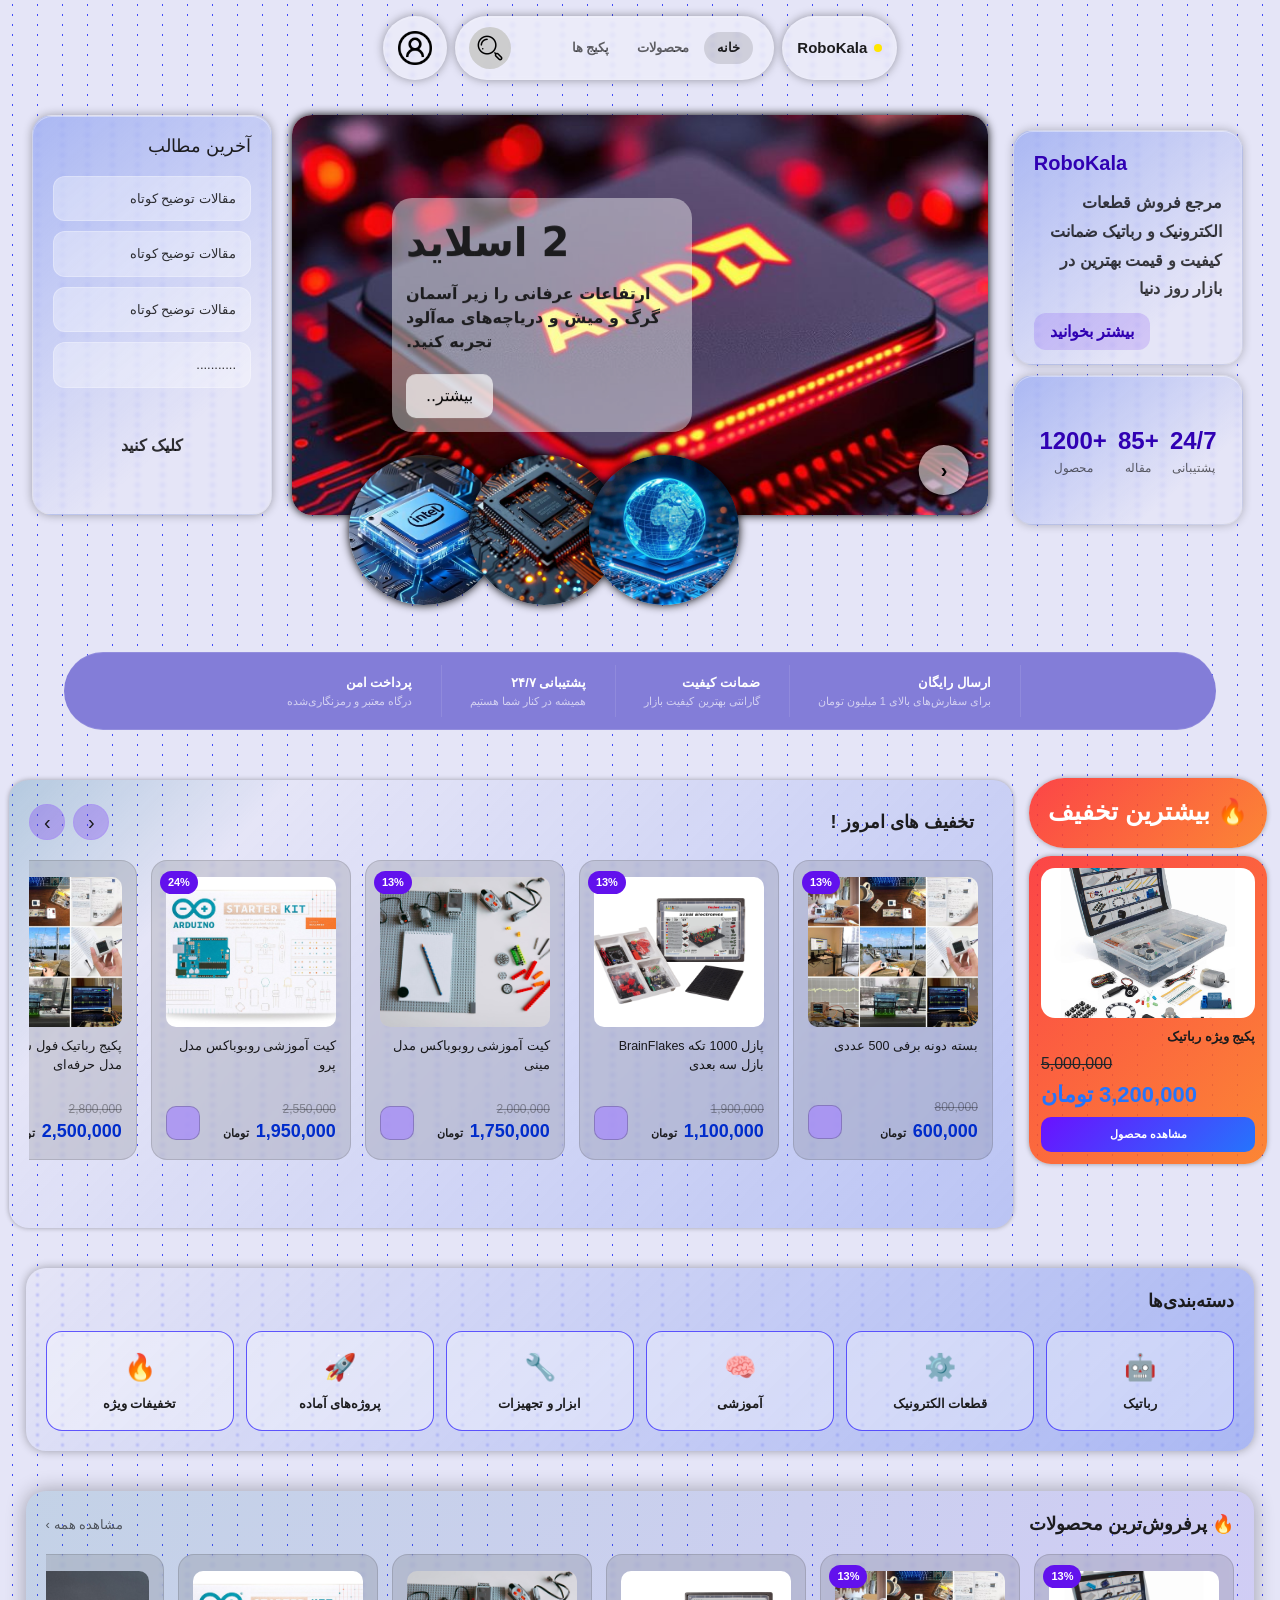
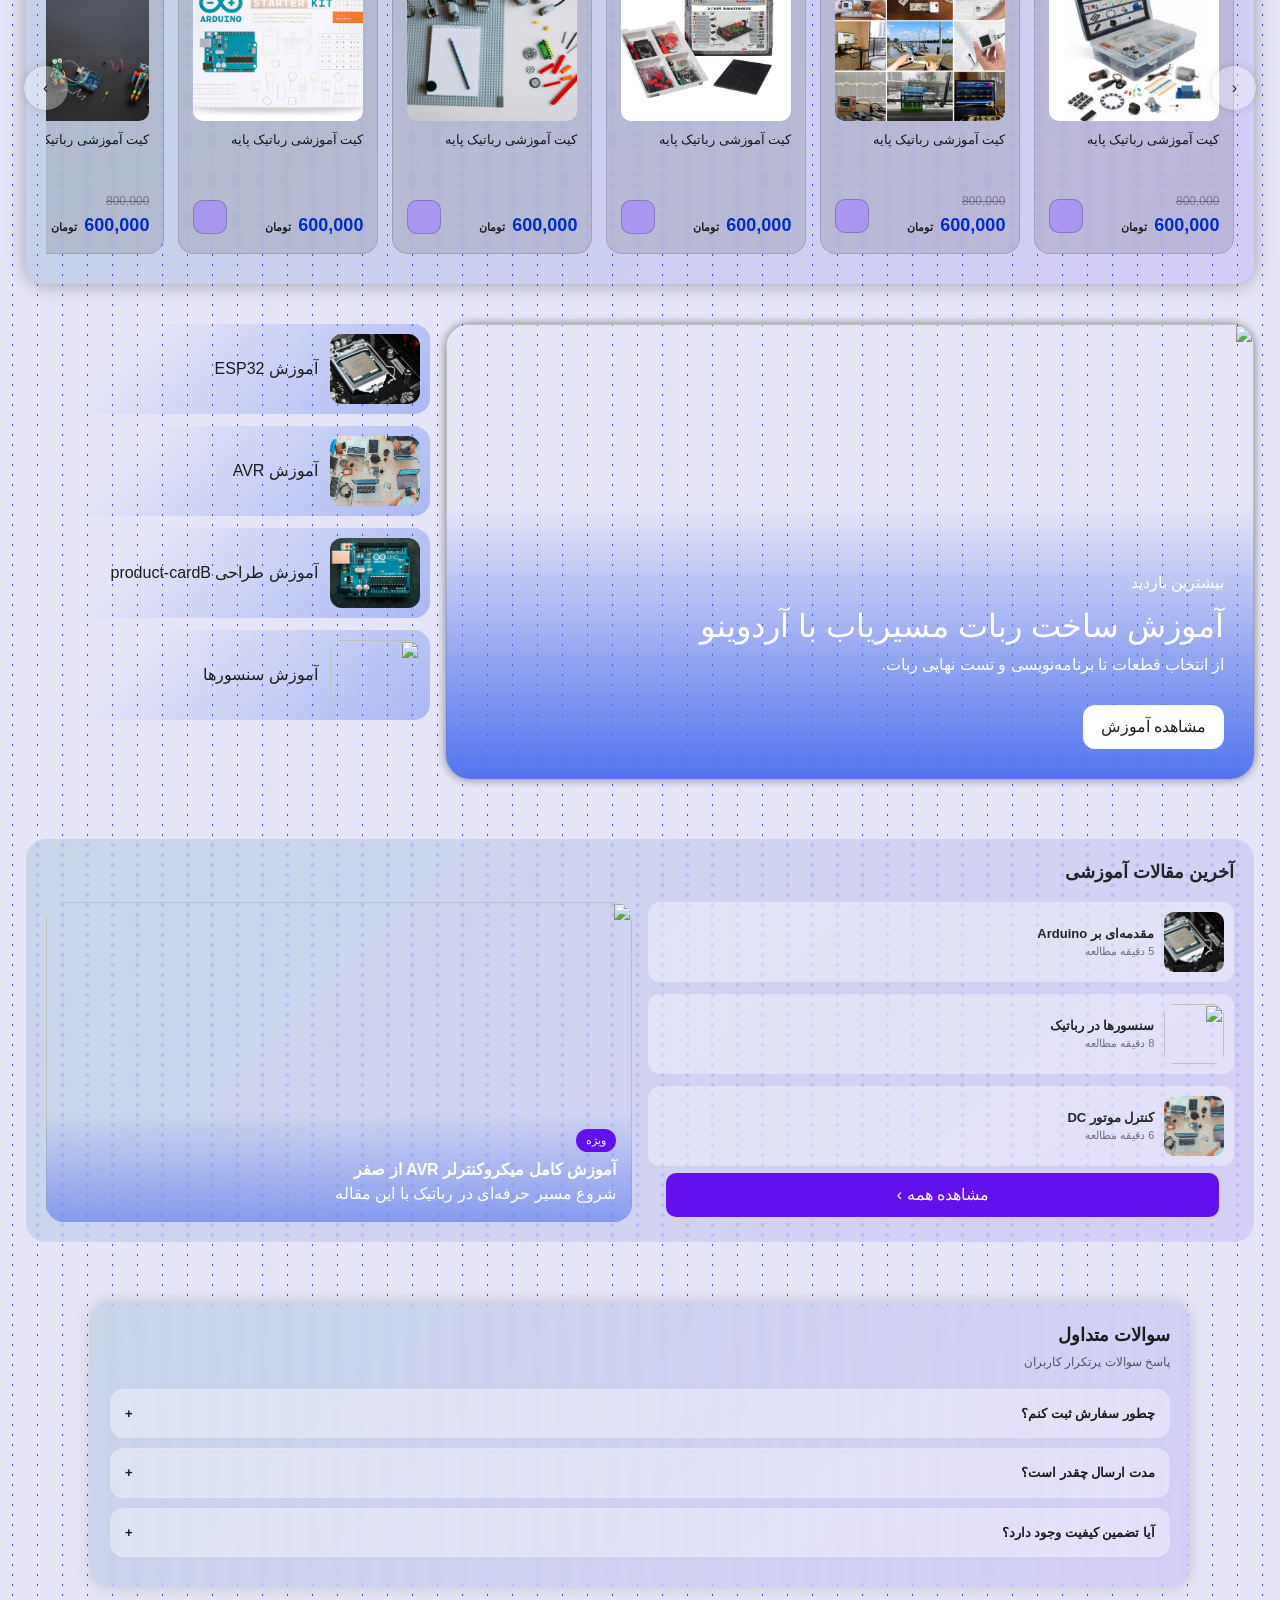
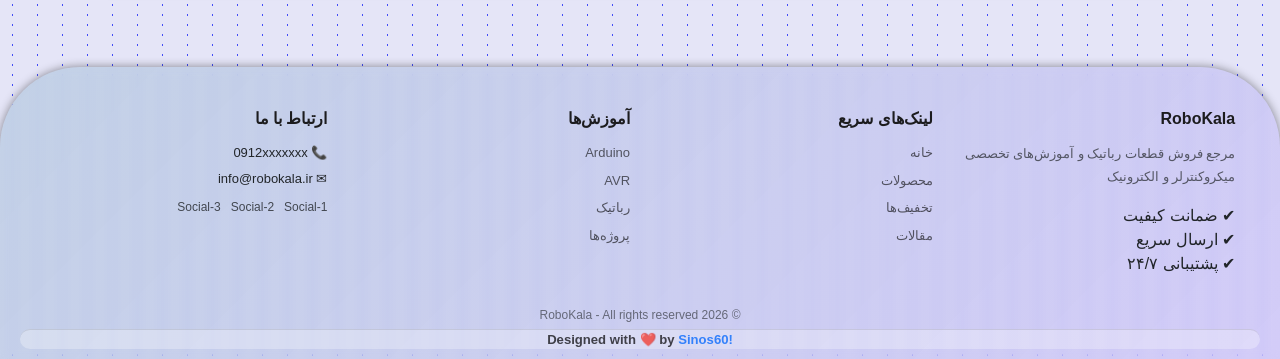
==== commit 7ad45bcf: "finaly version... :)" ====
--- a/index.html
+++ b/index.html
@@ -21,6 +21,9 @@
     <link rel="stylesheet" href="components/css/faq.css">
     <link rel="stylesheet" href="components/css/footer.css">
     <title>روبوکالا</title>
+    <style>
+
+    </style>
 </head>
 
 <body>
@@ -718,7 +721,12 @@
         <div class="f-bottom">
             © 2026 RoboKala - All rights reserved
         </div>
+        <div class="site-credit" dir="ltr">
+            Designed with ❤️ by
+            <span><a href="https://sinafiruzian.ir/">Sinos60!</a></span>
+        </div>
     </footer>
+
     <!-- ==================== script ==================== -->
     <script src="https://cdn.jsdelivr.net/npm/bootstrap@5.3.8/dist/js/bootstrap.bundle.min.js"
         integrity="sha384-FKyoEForCGlyvwx9Hj09JcYn3nv7wiPVlz7YYwJrWVcXK/BmnVDxM+D2scQbITxI"
--- a/components/css/footer.css
+++ b/components/css/footer.css
@@ -5,25 +5,98 @@
   backdrop-filter: blur(5px);
   padding: 40px 20px 20px;
   border-radius: 5rem 5rem 0 0;
-  box-shadow: 0 0 10px rgba(0,0,0,0.43);
+  box-shadow: 0 0 10px rgba(0, 0, 0, 0.43);
 }
+
 .footer-wrap {
-  width: min(1200px, 96%); margin: auto;
-  display: grid; grid-template-columns: repeat(4, 1fr); gap: 20px;
+  width: min(1200px, 96%);
+  margin: auto;
+  display: grid;
+  grid-template-columns: repeat(4, 1fr);
+  gap: 20px;
 }
-.f-title { font-size: 16px; font-weight: 800; margin-bottom: 12px; color: var(--clr-text); }
+
+.f-title {
+  font-size: 16px;
+  font-weight: 800;
+  margin-bottom: 12px;
+  color: var(--clr-text);
+}
+
 .f-col a {
-  display: block; font-size: 13px; margin-bottom: 8px;
-  text-decoration: none; color: var(--clr-text-muted); transition: 0.2s;
+  display: block;
+  font-size: 13px;
+  margin-bottom: 8px;
+  text-decoration: none;
+  color: var(--clr-text-muted);
+  transition: 0.2s;
 }
-.f-col a:hover { color: var(--clr-secondary); transform: translateX(-3px); }
-.f-text    { font-size: 13px; opacity: 0.7; line-height: 1.7; }
-.f-badges  { margin-top: 12px; display: flex; flex-direction: column; gap: 6px; font-size: 12px; opacity: 0.8; }
-.f-contact { font-size: 13px; display: flex; flex-direction: column; gap: 6px; margin-bottom: 10px; }
-.f-social  { display: flex; gap: 10px; font-size: 12px; opacity: 0.8; }
-.f-bottom  { margin-top: 30px; text-align: center; font-size: 12px; opacity: 0.6; }
+
+.f-col a:hover {
+  color: var(--clr-secondary);
+  transform: translateX(-3px);
+}
+
+.f-text {
+  font-size: 13px;
+  opacity: 0.7;
+  line-height: 1.7;
+}
+
+.f-badges {
+  margin-top: 12px;
+  display: flex;
+  flex-direction: column;
+  gap: 6px;
+  font-size: 12px;
+  opacity: 0.8;
+}
+
+.f-contact {
+  font-size: 13px;
+  display: flex;
+  flex-direction: column;
+  gap: 6px;
+  margin-bottom: 10px;
+}
+
+.f-social {
+  display: flex;
+  gap: 10px;
+  font-size: 12px;
+  opacity: 0.8;
+}
+
+.f-bottom {
+  margin-top: 30px;
+  text-align: center;
+  font-size: 12px;
+  opacity: 0.6;
+}
 
 @media (max-width: 768px) {
-  .footer-wrap { grid-template-columns: repeat(2, 1fr); }
+  .footer-wrap {
+    grid-template-columns: repeat(2, 1fr);
+  }
 }
-/* ================================================== */+
+/* ================================================== */
+.site-credit {
+  text-align: center;
+  margin: 5px 0 -10px;
+  font-size: .82rem;
+  color: var(--clr-text);
+  opacity: .8;
+  border-top: 1px solid var(--clr-border-dark);
+  background: var(--clr-surface-white);
+  font-weight: 700;
+  border-radius: 20px;
+}
+
+.site-credit span {
+  color: var(--clr-primary);
+}
+
+.site-credit a {
+  text-decoration: none;
+}
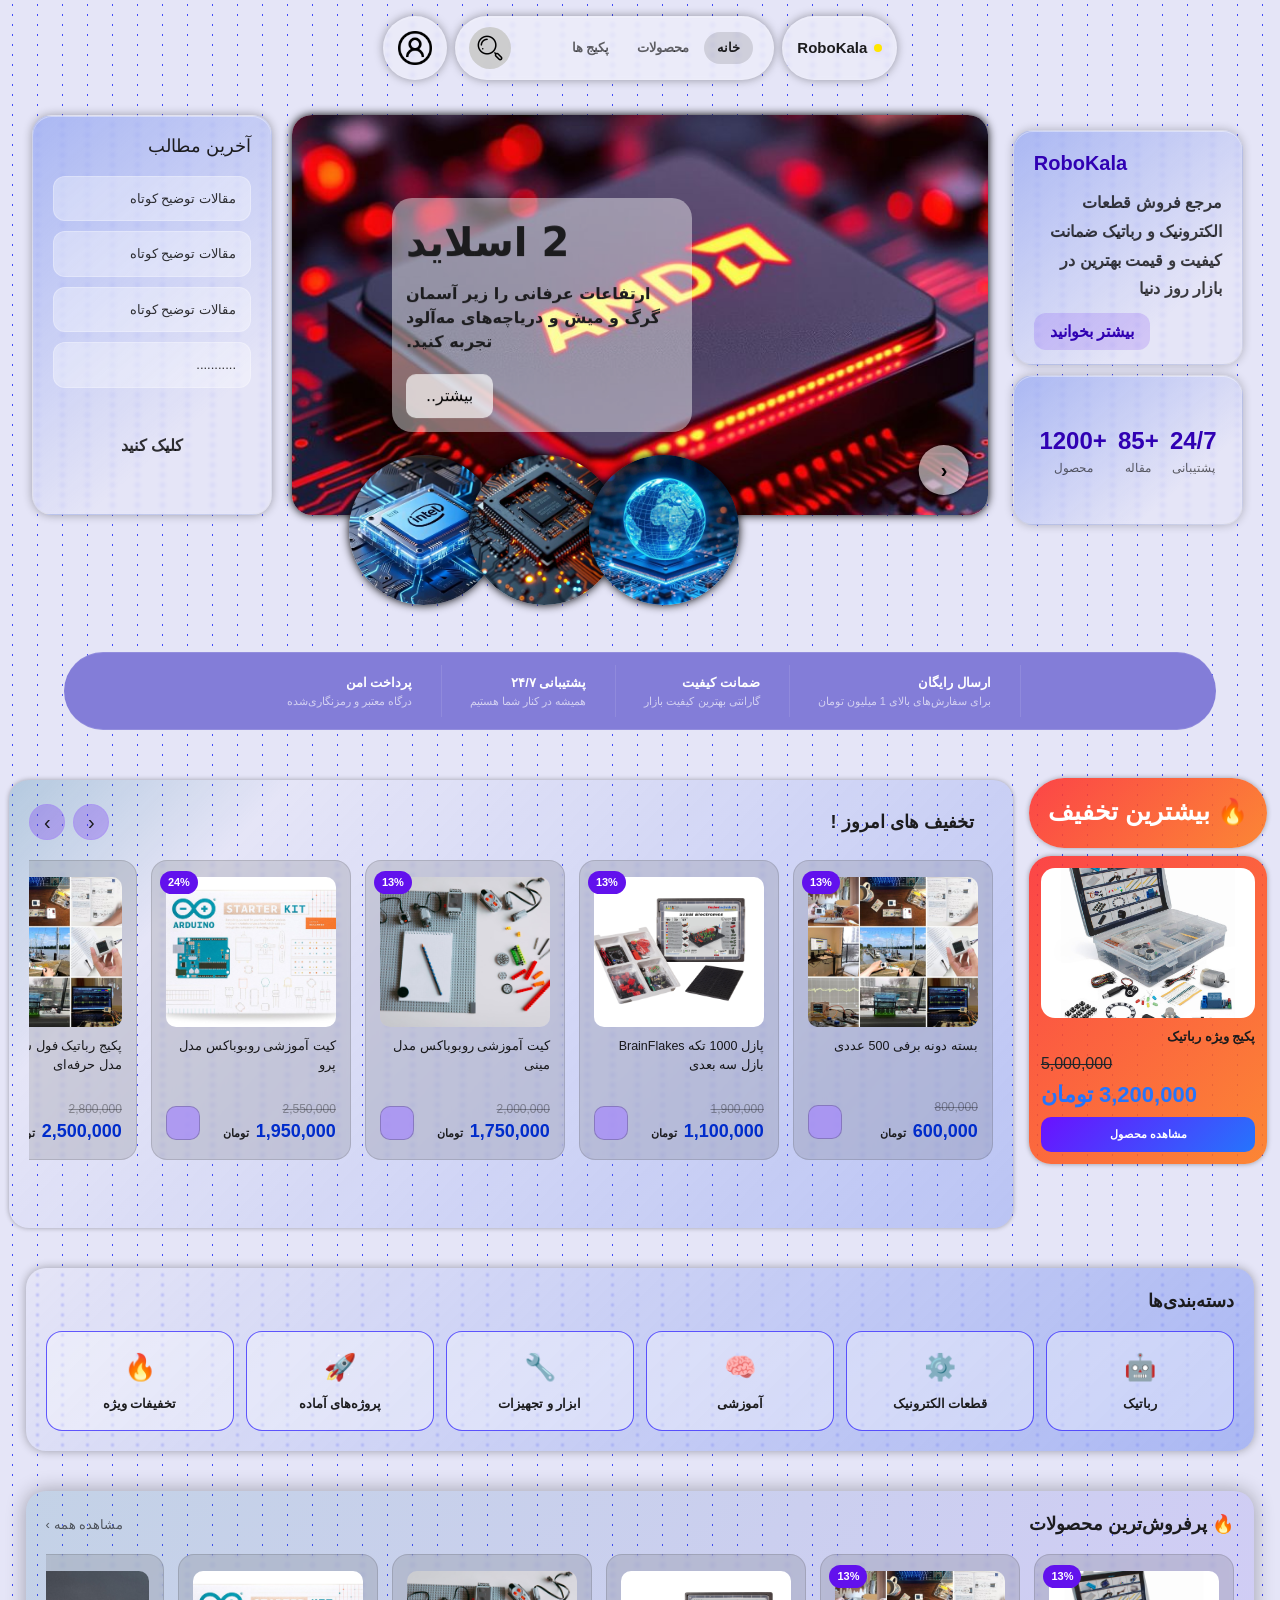
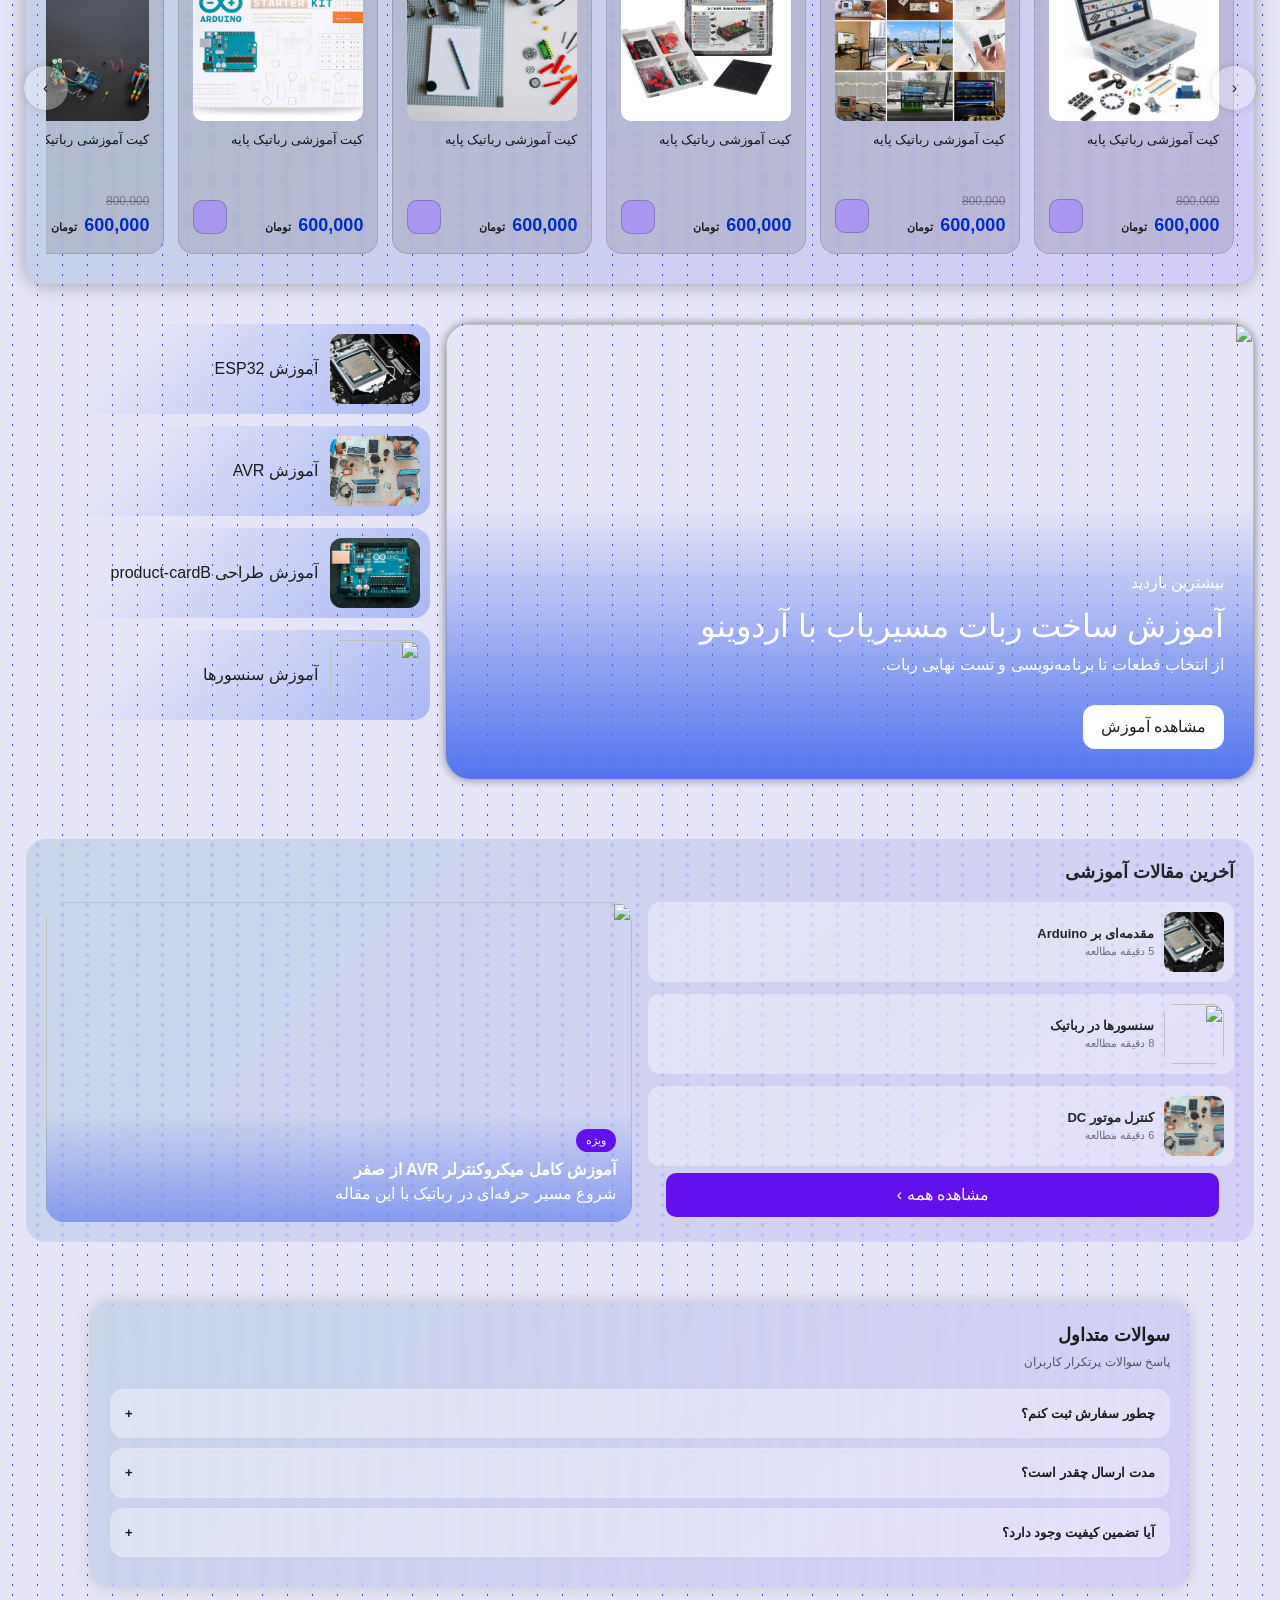
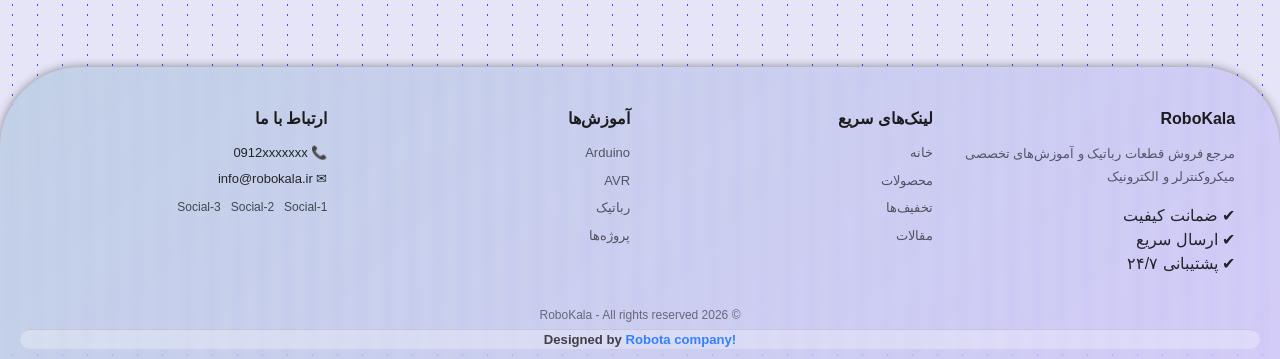
==== commit 9632f050: "Update footer design credit link" ====
--- a/index.html
+++ b/index.html
@@ -722,8 +722,8 @@
             © 2026 RoboKala - All rights reserved
         </div>
         <div class="site-credit" dir="ltr">
-            Designed with ❤️ by
-            <span><a href="https://sinafiruzian.ir/">Sinos60!</a></span>
+            Designed by
+            <span><a href="https://sinafiruzian.github.io/Robota-company/">Robota company!</a></span>
         </div>
     </footer>
 
@@ -745,4 +745,4 @@
     <script src="components/js/faq.js"></script>
 </body>
 
-</html>+</html>
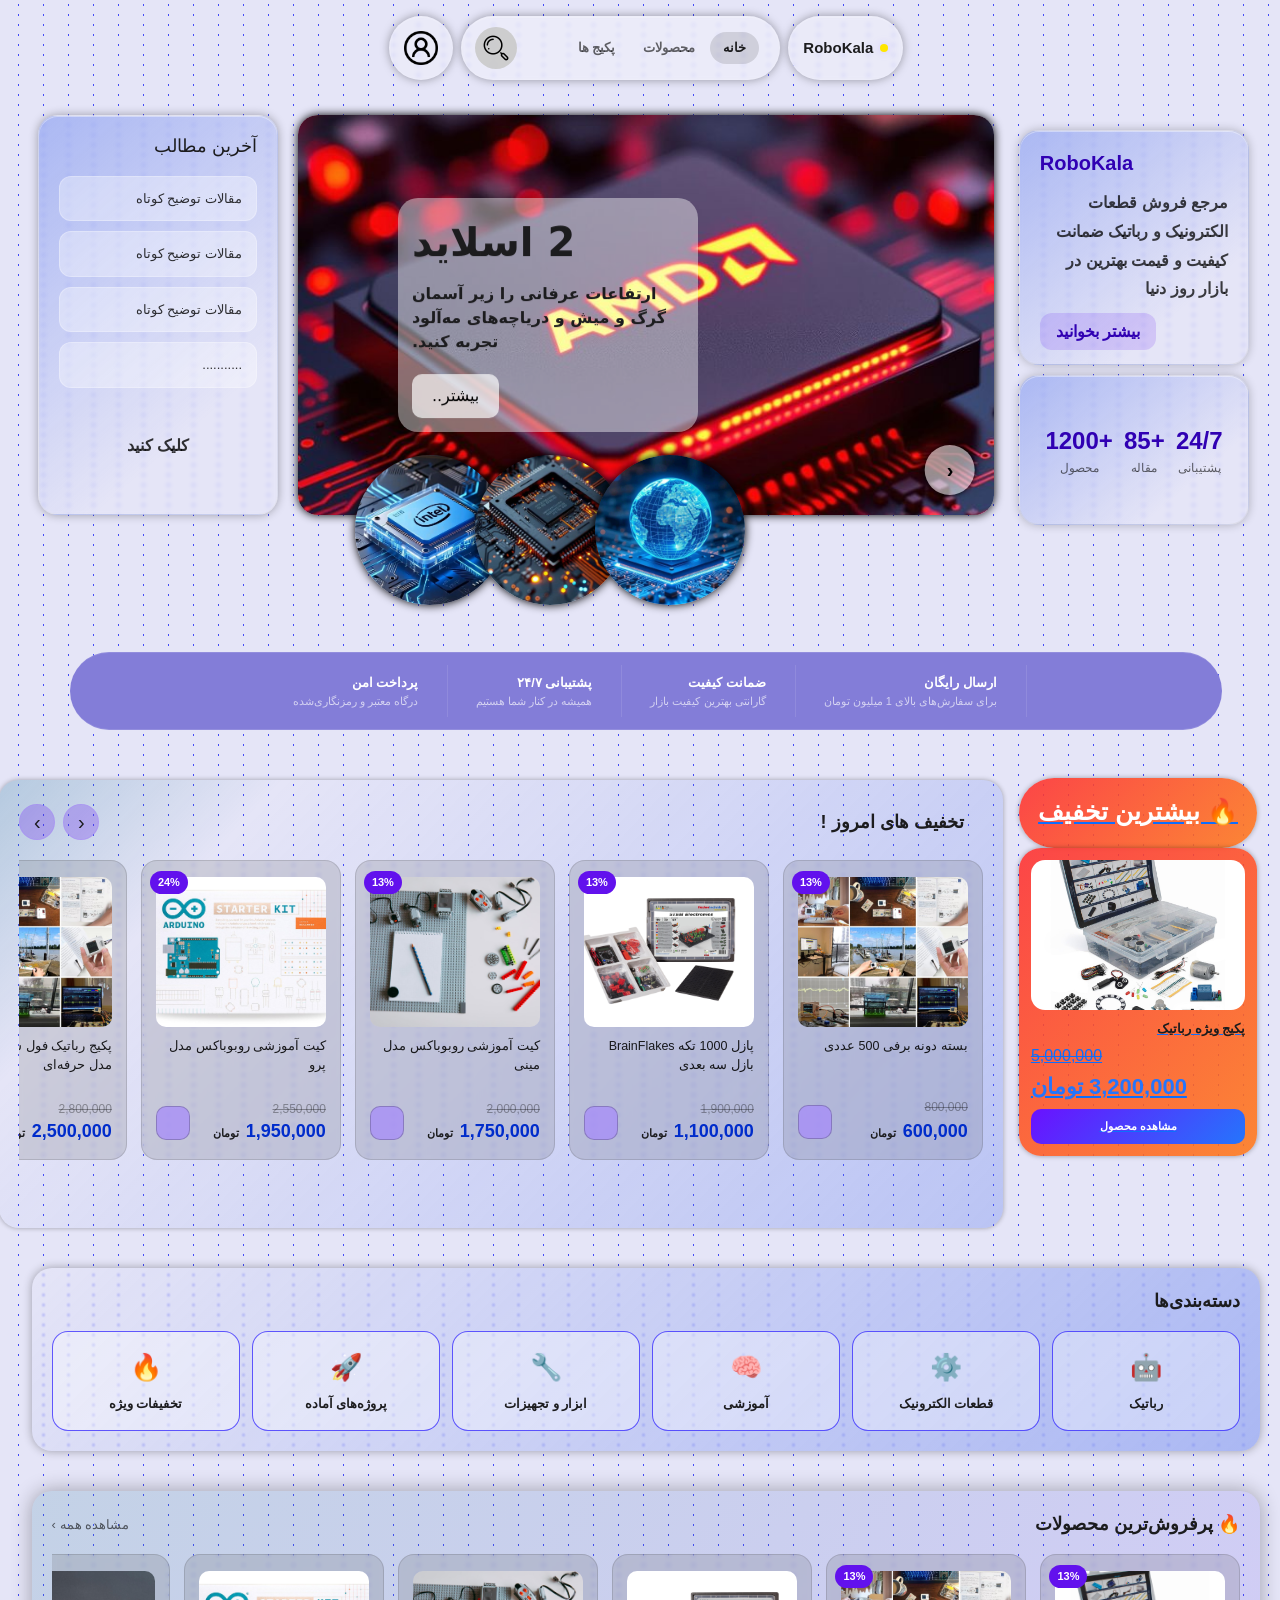
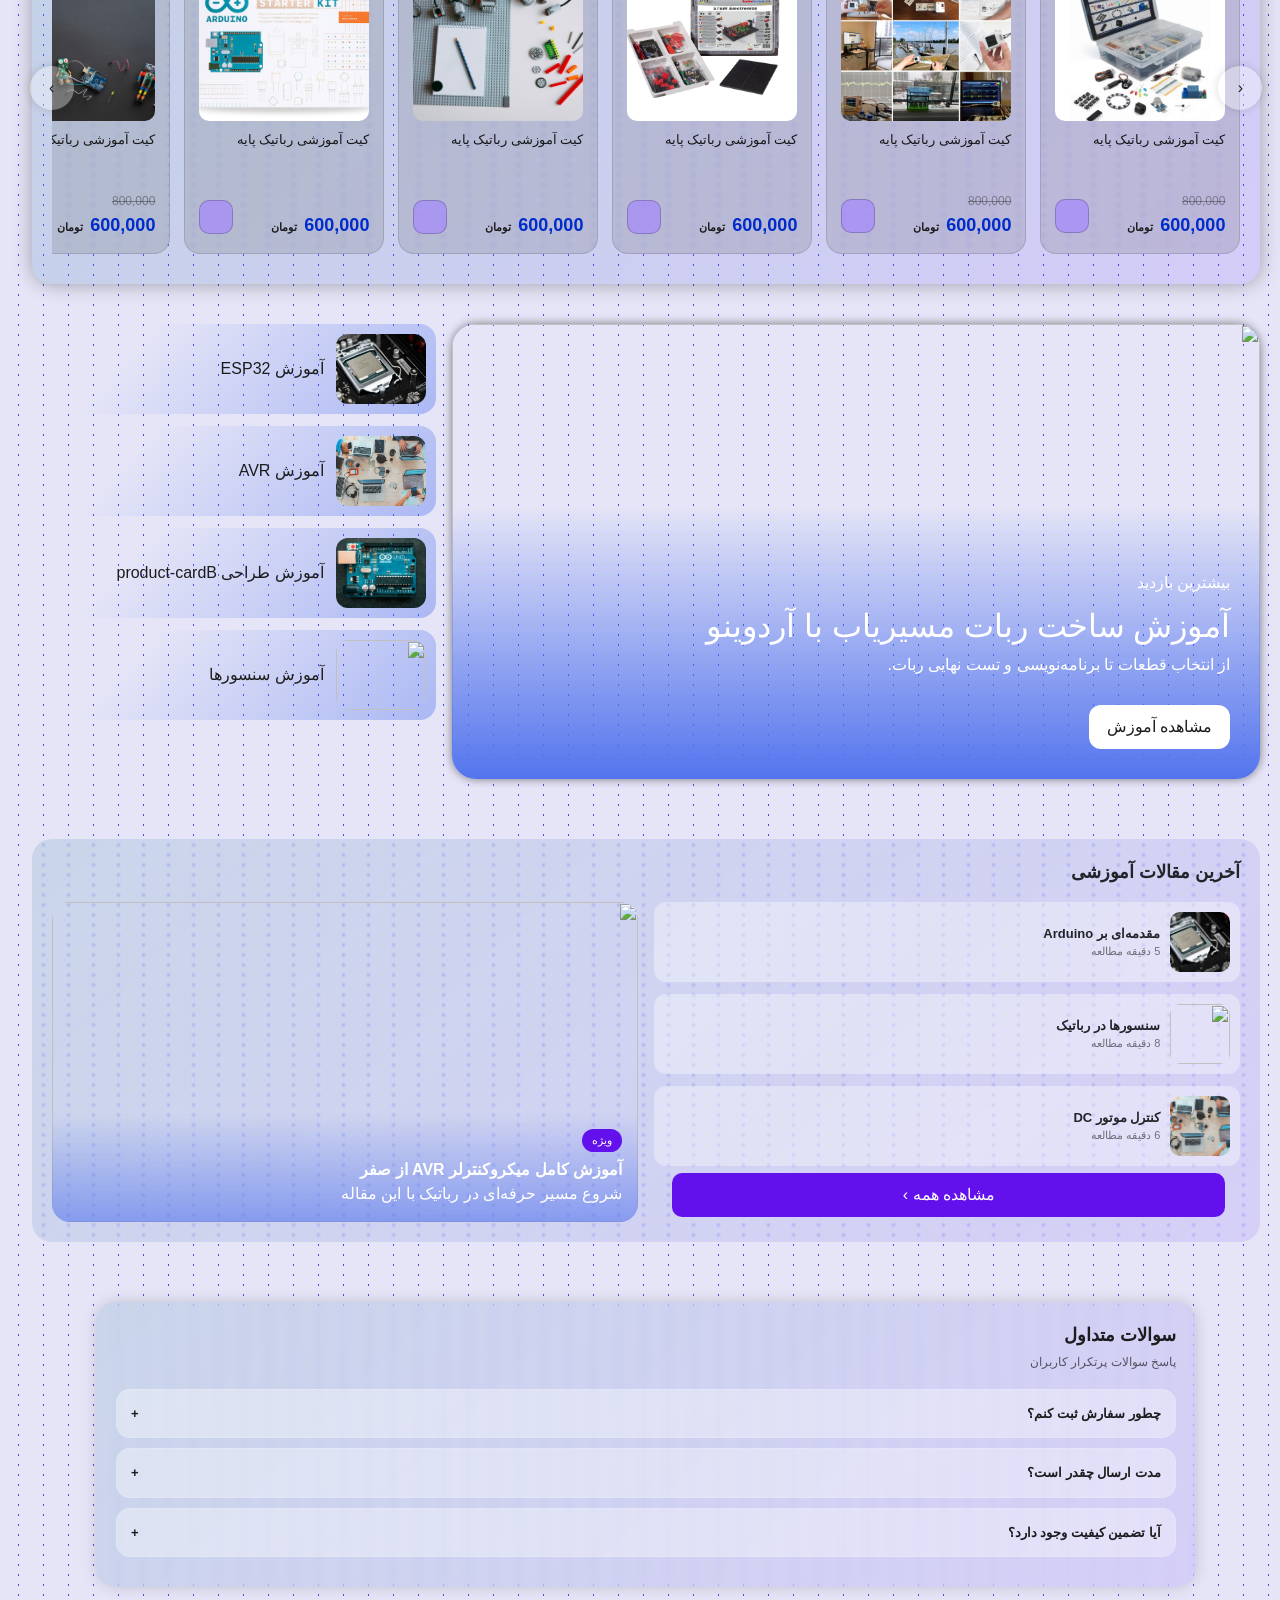
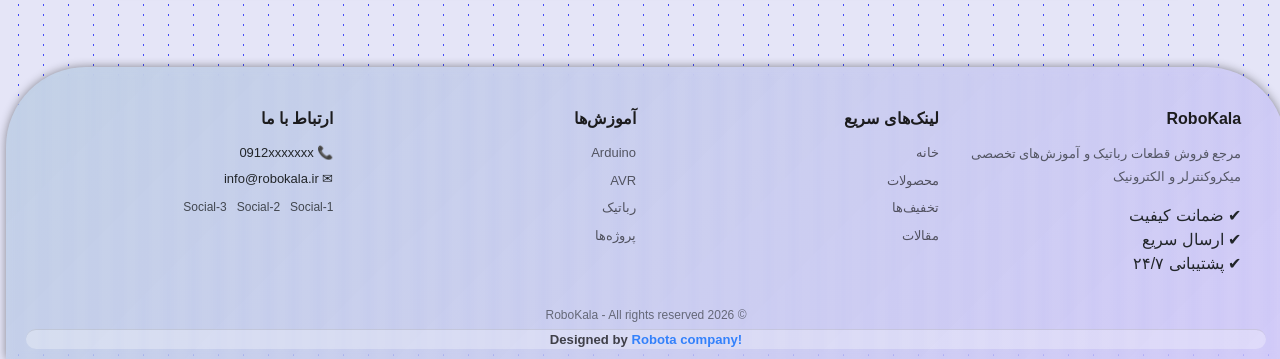
==== commit 1d2b9d15: "Add closing anchor tag to offer layout" ====
--- a/index.html
+++ b/index.html
@@ -175,7 +175,7 @@
     </div>
     <!-- offer -->
     <div class="offer-layout">
-
+<a href="https://sinafiruzian.github.io/robokala/product.html">
         <div class="deal-col">
 
             <div class="deal-badge">
@@ -200,6 +200,7 @@
                 </div>
 
             </div>
+            </a>
         </div>
 
         <div class="ps-wrap">
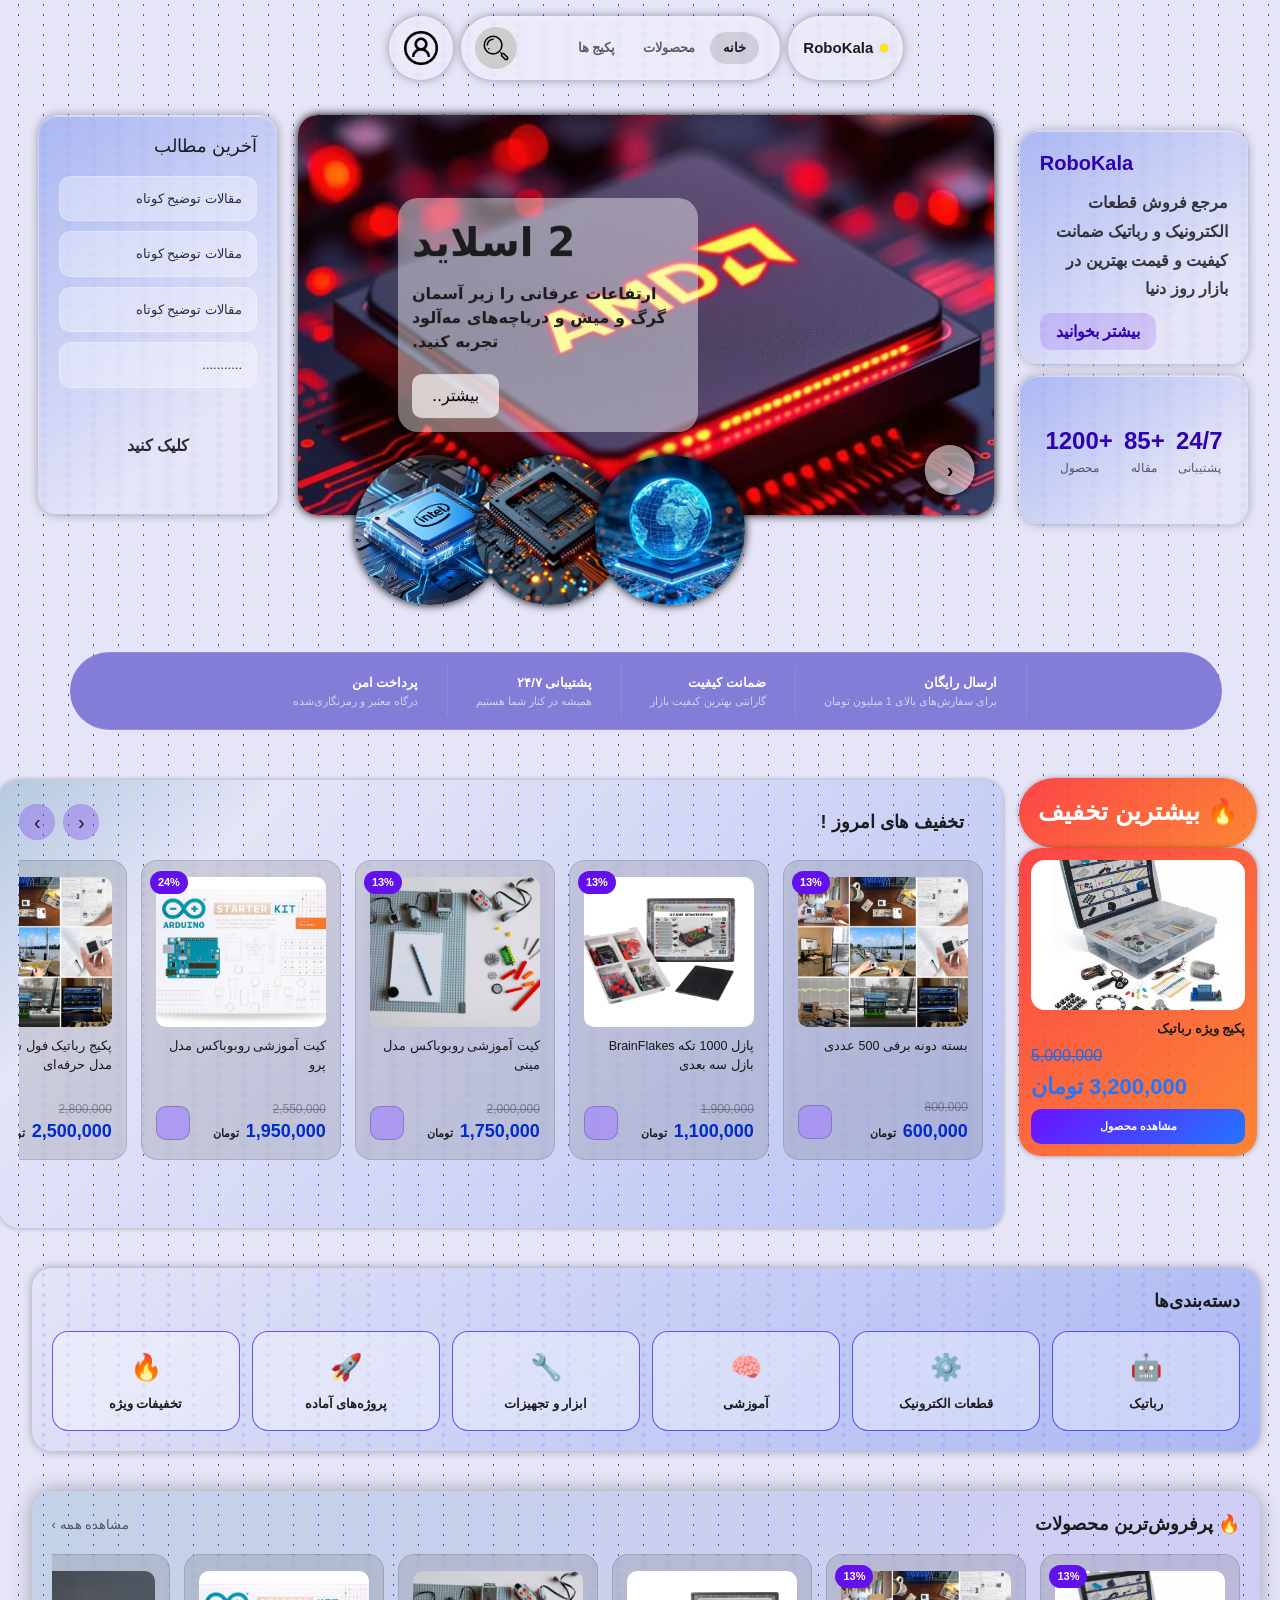
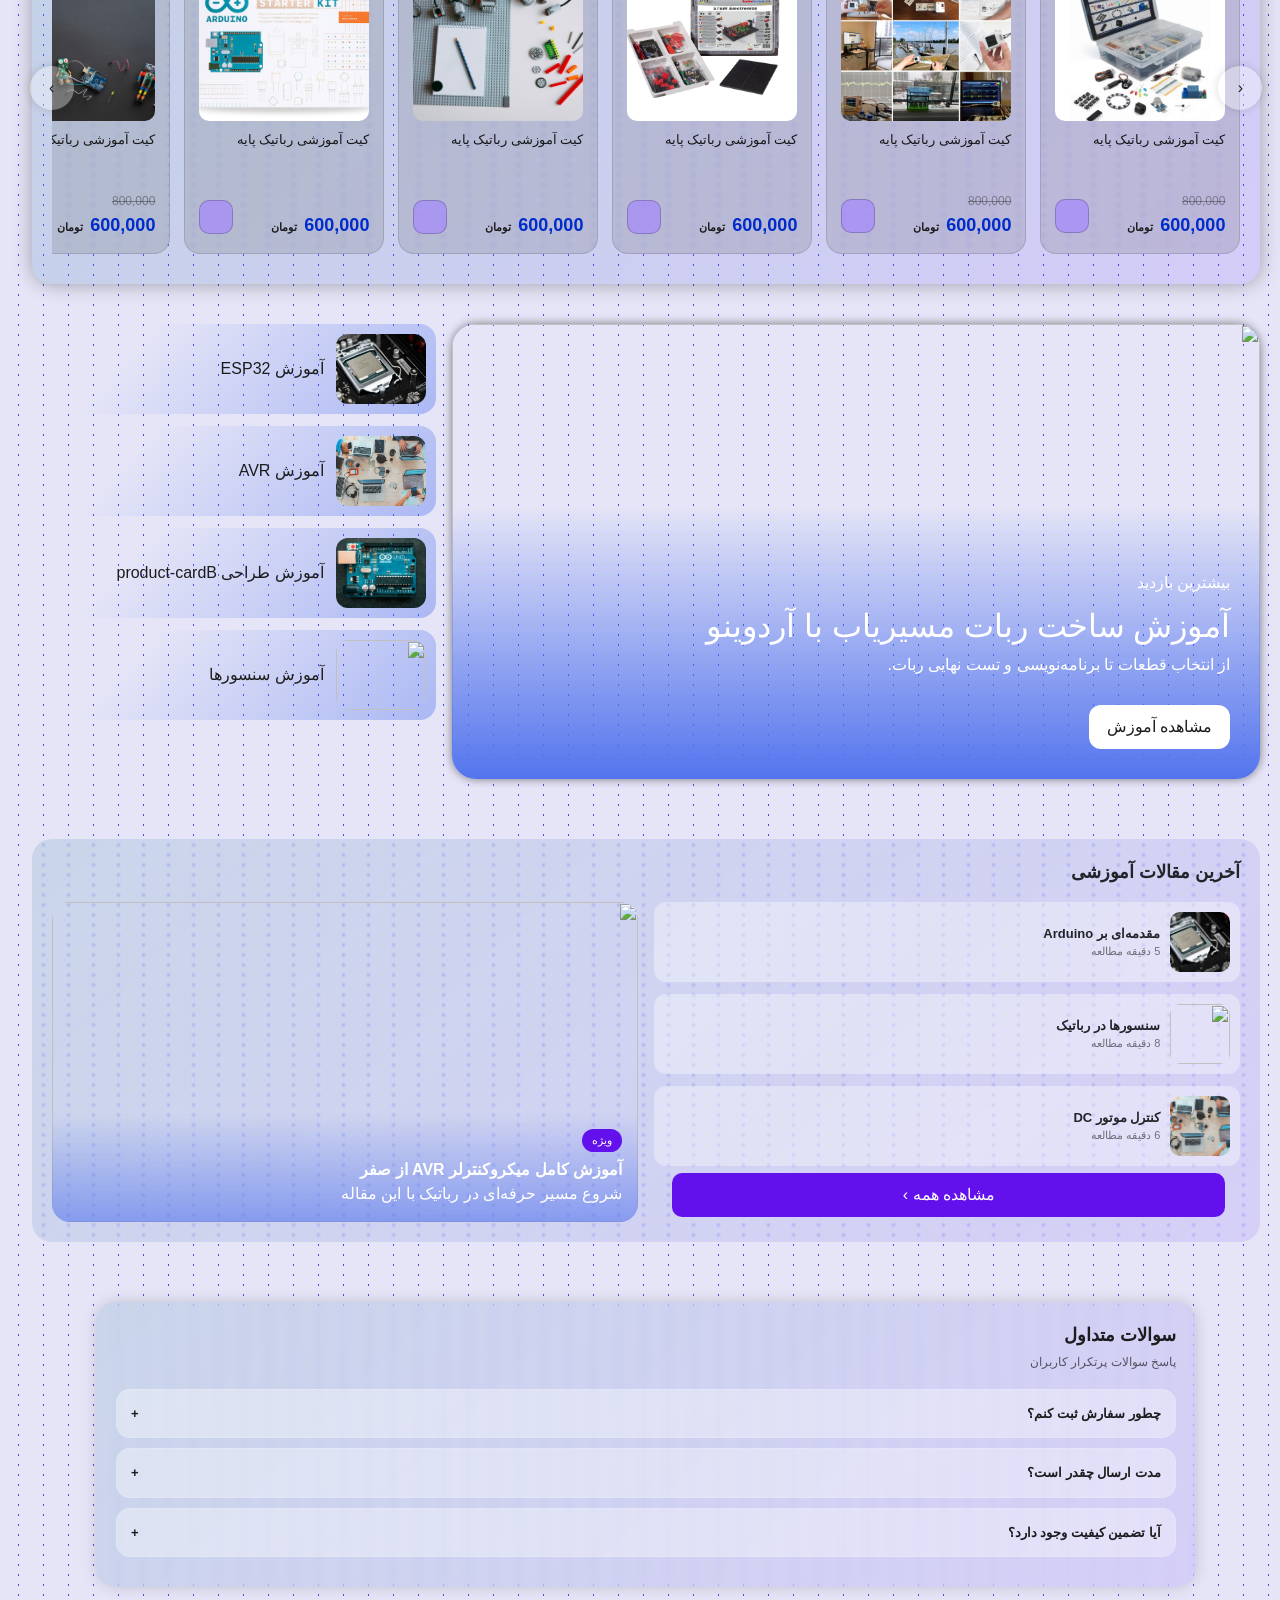
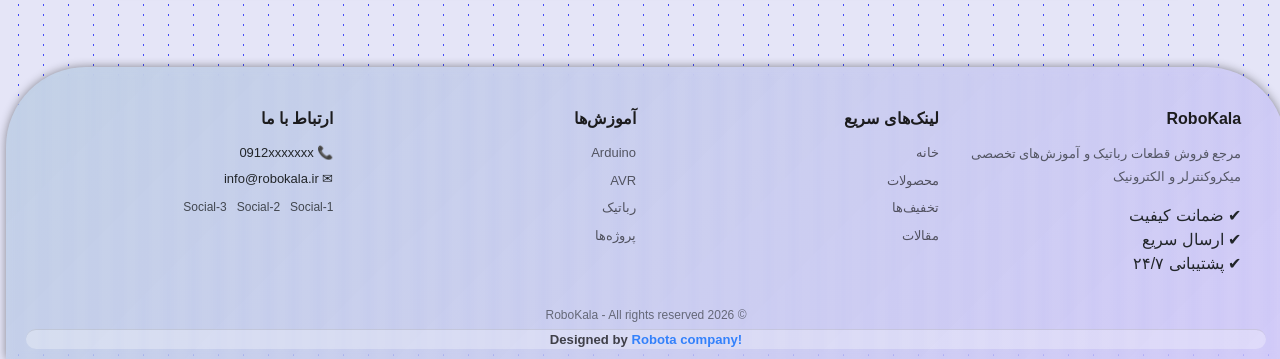
==== commit 261a921d: "Fix link formatting in offer layout" ====
--- a/index.html
+++ b/index.html
@@ -175,7 +175,7 @@
     </div>
     <!-- offer -->
     <div class="offer-layout">
-<a href="https://sinafiruzian.github.io/robokala/product.html">
+<a href="https://sinafiruzian.github.io/robokala/product.html" style="text-decoration: none;">
         <div class="deal-col">
 
             <div class="deal-badge">
